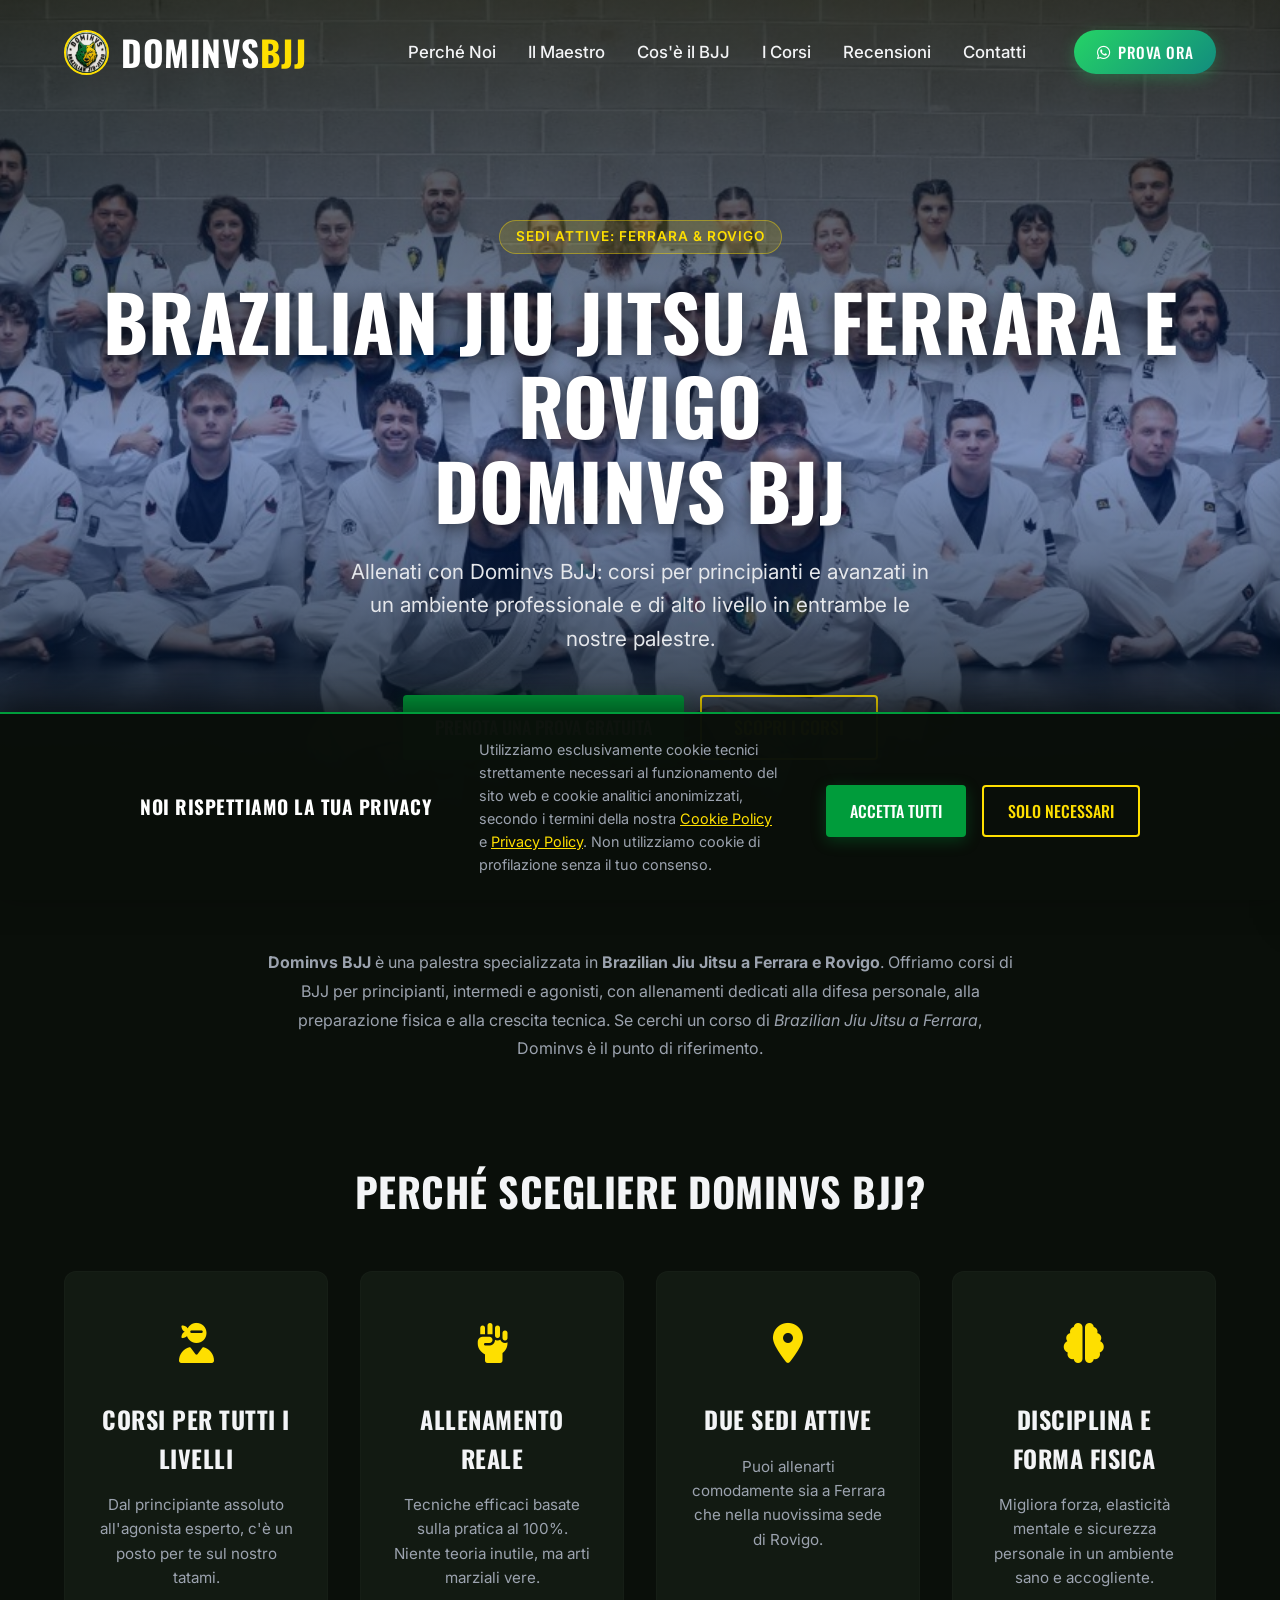
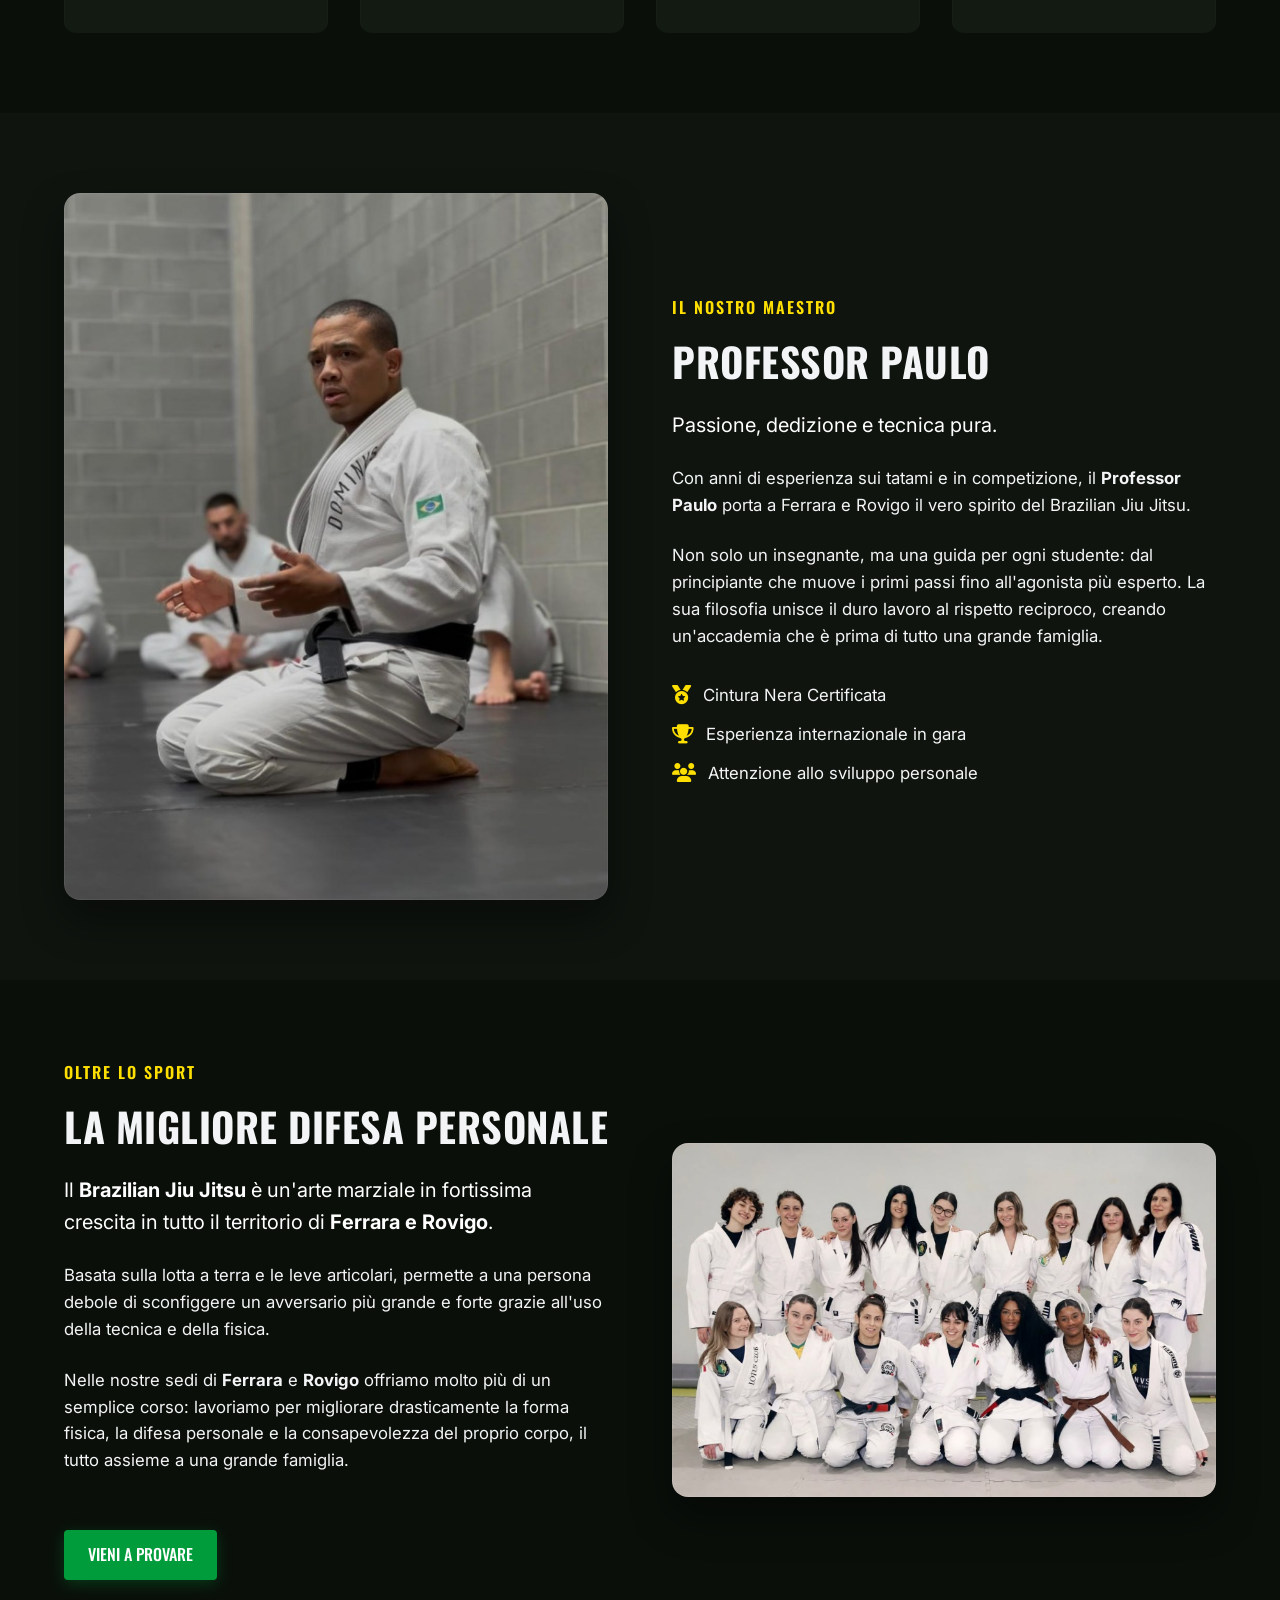
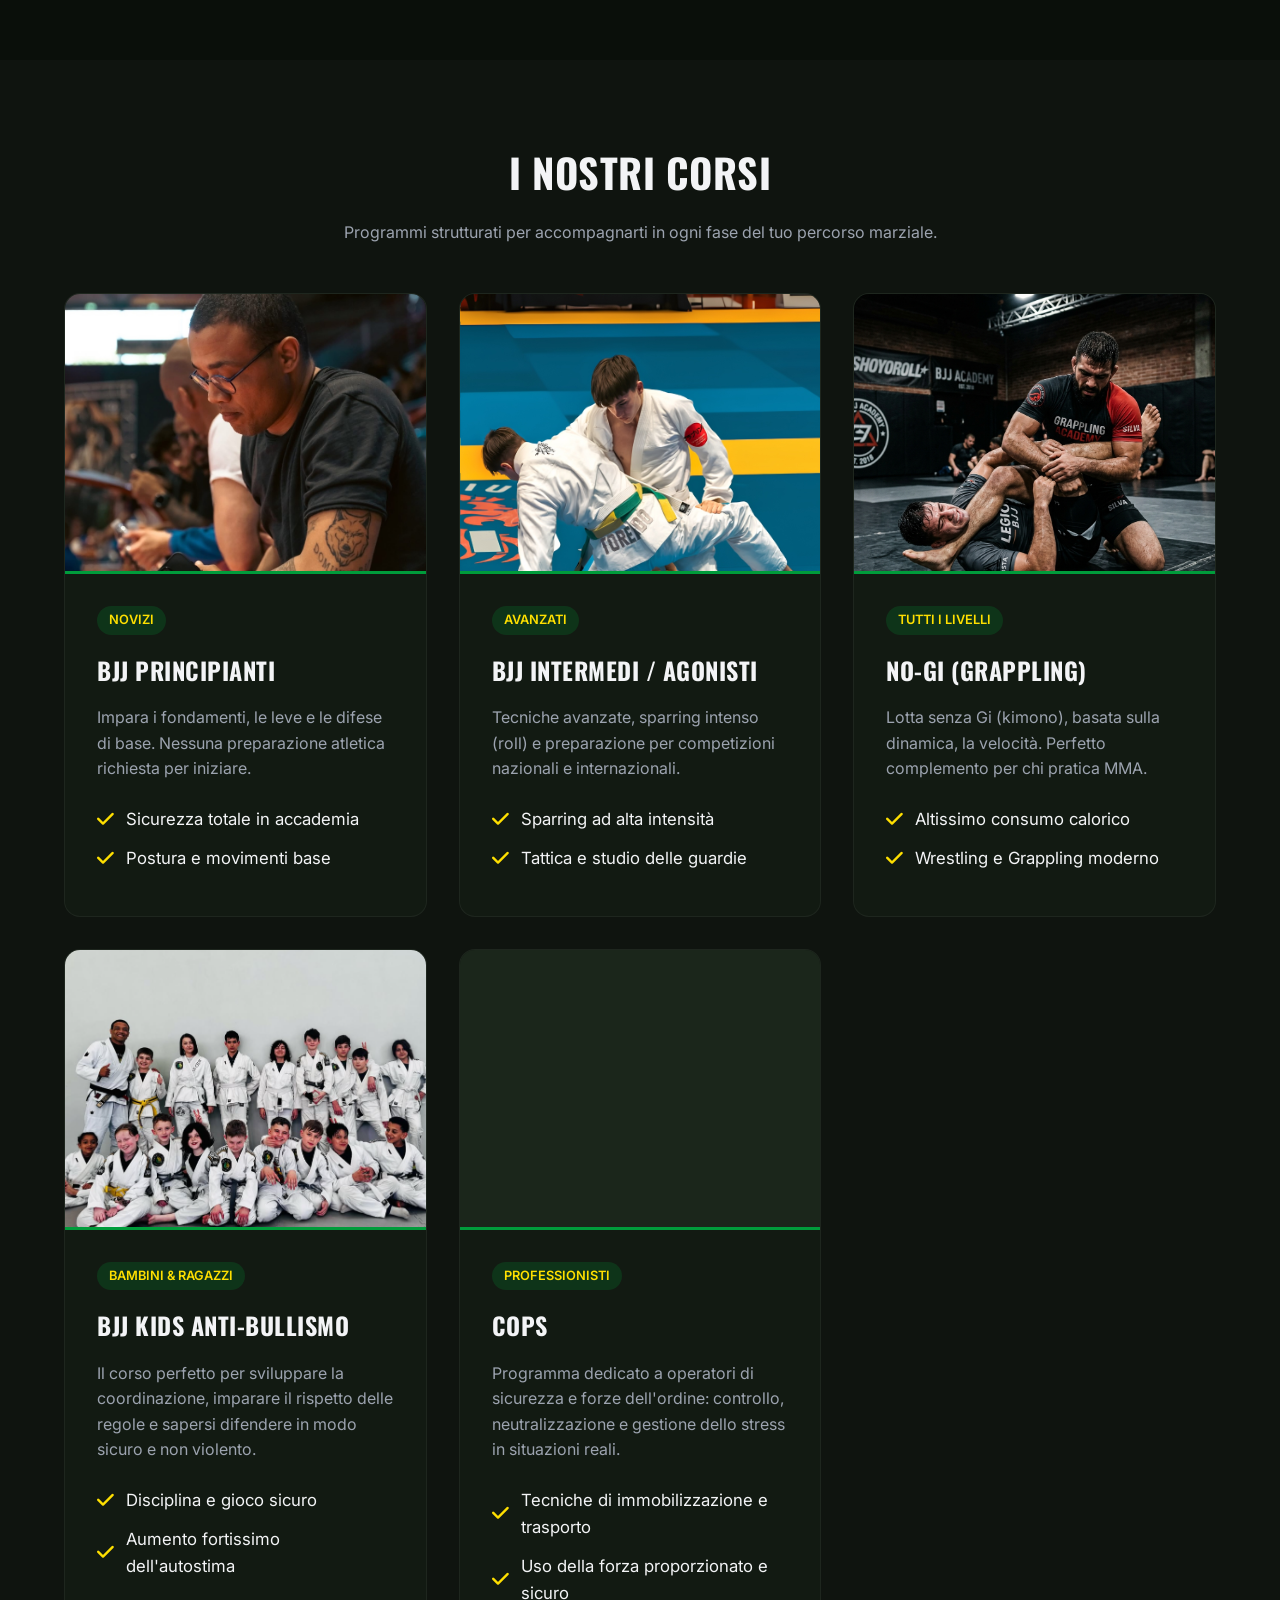
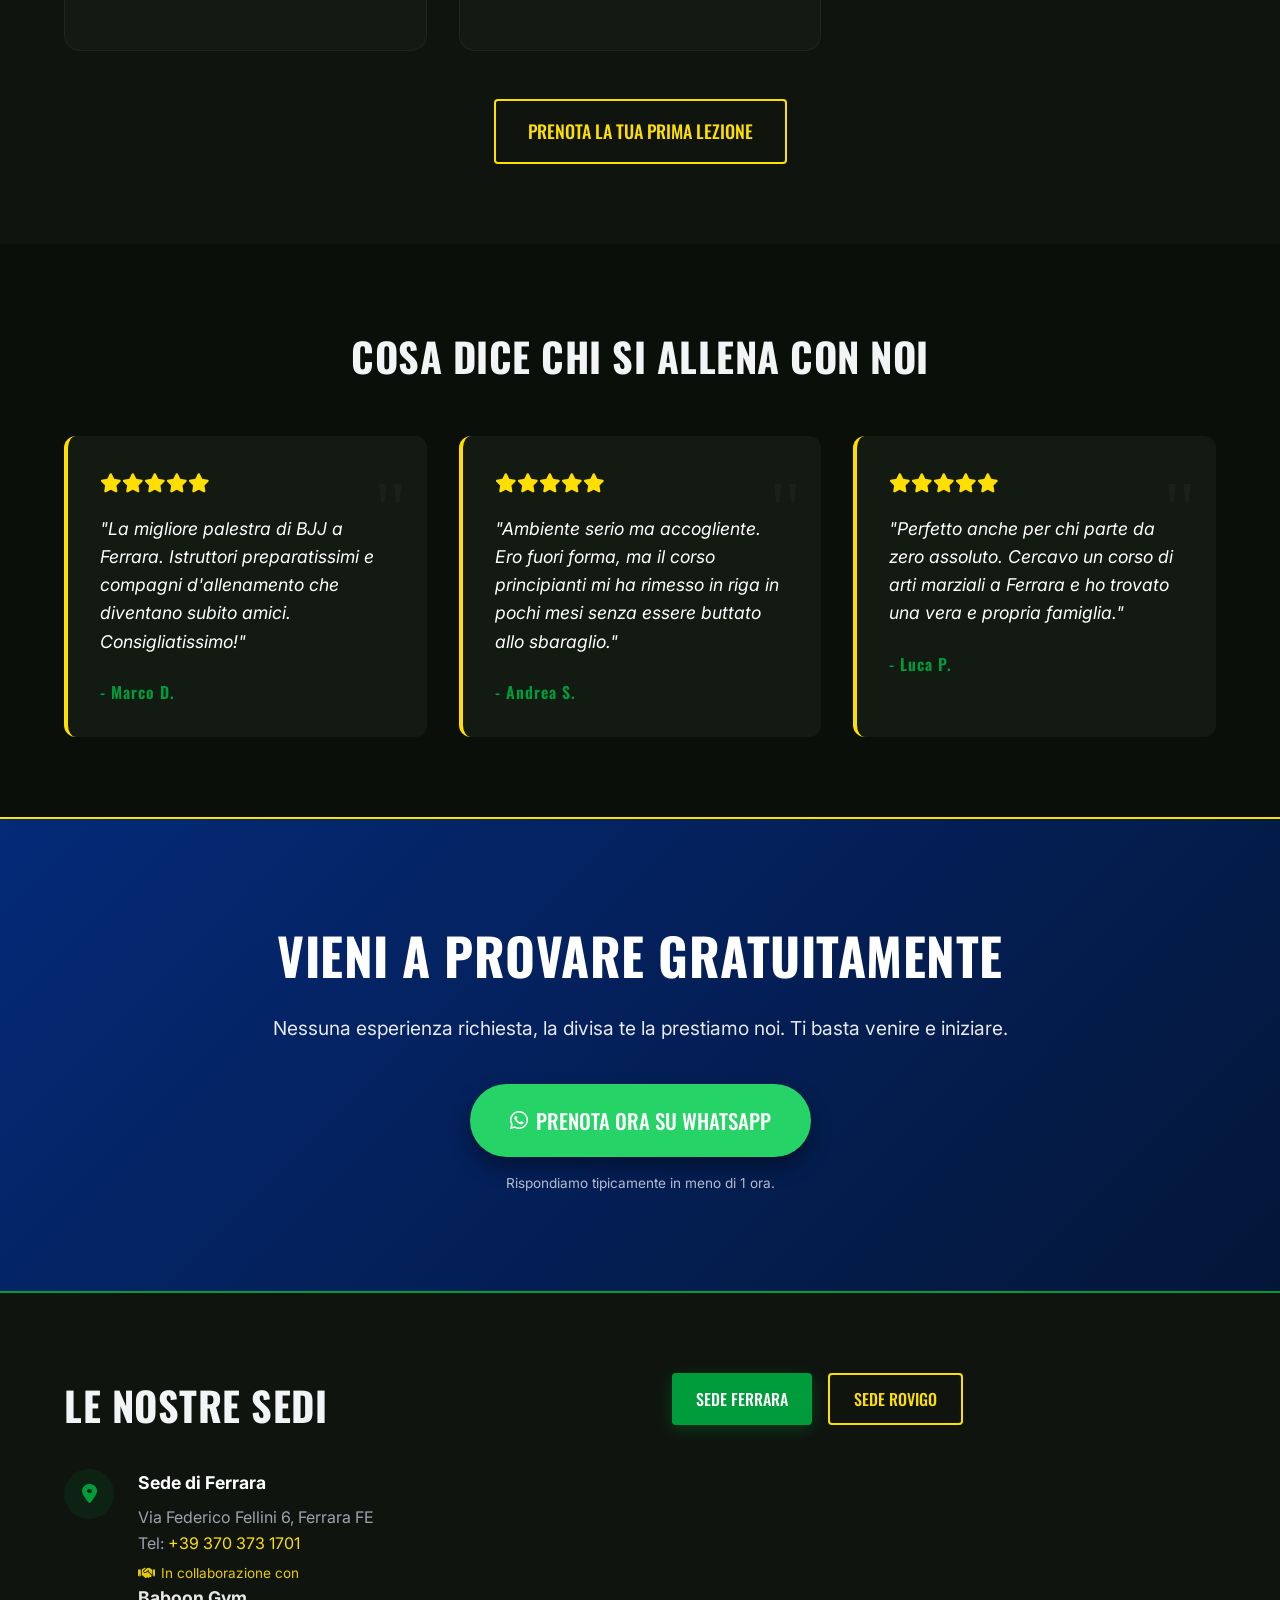
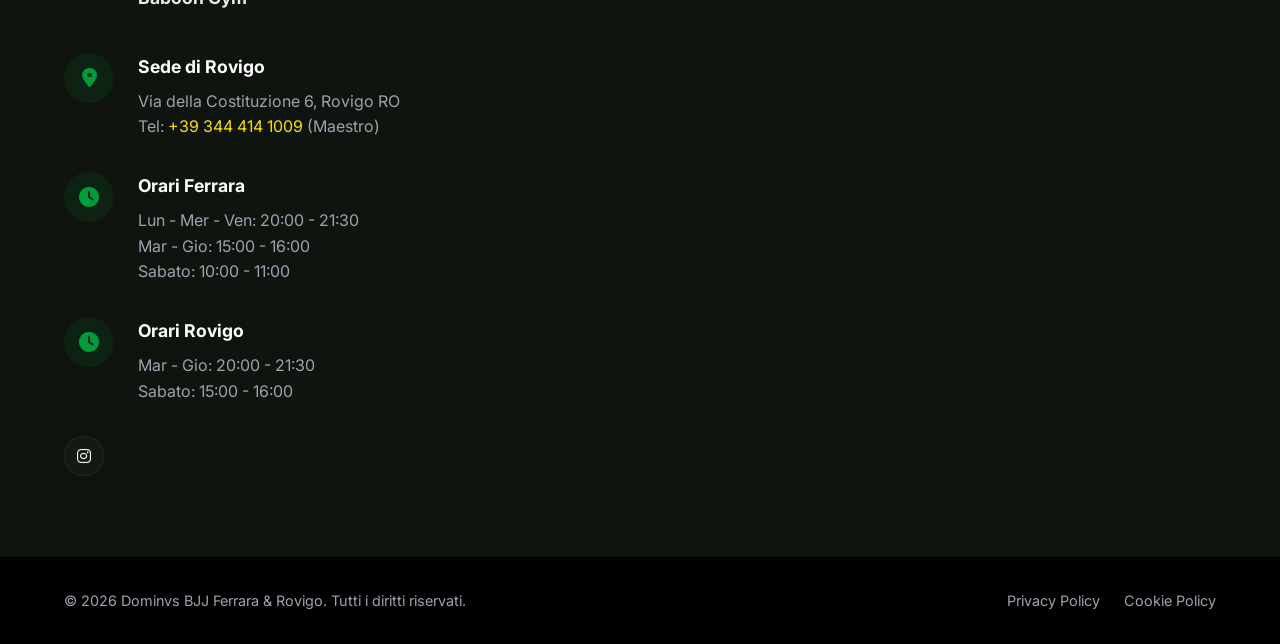
==== index.html @ 6d65cd73 "Foto maestro verticale portrait affiancata al testo" ====
<!DOCTYPE html>
<html lang="it">

<head>
    <meta charset="UTF-8">
    <meta name="viewport" content="width=device-width, initial-scale=1.0">
    <title>Brazilian Jiu Jitsu Ferrara | Dominvs BJJ Ferrara e Rovigo</title>
    <link rel="canonical" href="https://dominvsbjj.it/">
    <meta name="description"
        content="Il Brazilian Jiu Jitsu è un'arte marziale sempre più diffusa anche a Ferrara e Rovigo. Dominvs BJJ offre corsi di BJJ per chi vuole migliorare forma fisica, difesa personale e tecnica.">
    <meta name="keywords"
        content="bjj ferrara, bjj rovigo, brazilian jiu jitsu ferrara, jiu jitsu rovigo, palestra arti marziali">

    <!-- Open Graph for Social Media -->
    <meta property="og:title" content="Dominvs BJJ | Brazilian Jiu Jitsu a Ferrara e Rovigo">
    <meta property="og:description" content="Allenati con Dominvs BJJ: corsi per principianti e avanzati a Ferrara e Rovigo. Prenota una prova gratuita.">
    <meta property="og:type" content="website">
    <meta property="og:image" content="images/hero.jpg">
    <meta property="og:locale" content="it_IT">
    <meta name="twitter:card" content="summary_large_image">
    <meta name="twitter:title" content="Dominvs BJJ | Brazilian Jiu Jitsu a Ferrara e Rovigo">
    <meta name="twitter:description" content="Allenati con Dominvs BJJ: corsi per principianti e avanzati a Ferrara e Rovigo.">
    <meta name="twitter:image" content="images/hero.jpg">
    <meta name="theme-color" content="#009c3b">
    <meta name="robots" content="index, follow">

    <!-- Favicon & App Icons (Per risultati Google e Smartphone) -->
    <link rel="shortcut icon" href="images/logo.jpg">
    <link rel="icon" type="image/jpeg" sizes="512x512" href="images/logo.jpg">
    <link rel="apple-touch-icon" href="images/logo.jpg">

    <!-- Security Headers equivalent (in meta for basic setup, but real security needs HTTP headers) -->
    <meta http-equiv="X-Content-Type-Options" content="nosniff">

    <!-- Fonts -->
    <link rel="preconnect" href="https://fonts.googleapis.com">
    <link rel="preconnect" href="https://fonts.gstatic.com" crossorigin>
    <link href="https://fonts.googleapis.com/css2?family=Inter:wght@400;500;600&family=Oswald:wght@500;700&display=swap"
        rel="stylesheet">

    <!-- Icons -->
    <link rel="stylesheet" href="https://cdnjs.cloudflare.com/ajax/libs/font-awesome/6.4.0/css/all.min.css">

    <link rel="stylesheet" href="css/style.css">
</head>

<body>
    <!-- Preloader Cinematografico -->
    <div id="preloader" class="preloader">
        <div class="preloader-content">
            <h2 class="logo preloader-logo">DOMINVS <span>BJJ</span></h2>
            <div class="loader-line-wrapper">
                <div class="loader-line"></div>
            </div>
            <p class="preloader-text">Preparazione al Tatami...</p>
        </div>
    </div>

    <!-- Cookie Banner (GDPR Strict) -->
    <div id="cookie-banner" class="cookie-banner" style="display: none;">
        <div class="cookie-content">
            <h4>Noi rispettiamo la tua privacy</h4>
            <p>Utilizziamo esclusivamente cookie tecnici strettamente necessari al funzionamento del sito web e cookie
                analitici anonimizzati, secondo i termini della nostra <a href="cookie-policy.html">Cookie Policy</a> e
                <a href="privacy-policy.html">Privacy Policy</a>. Non utilizziamo cookie di profilazione senza il tuo
                consenso.
            </p>
            <div class="cookie-buttons">
                <button id="accept-cookies" class="btn btn-primary">Accetta Tutti</button>
                <button id="necessary-cookies" class="btn btn-outline">Solo Necessari</button>
            </div>
        </div>
    </div>

    <!-- Header / Navbar -->
    <header class="navbar">
        <div class="container nav-content">
            <a href="#" class="logo d-flex align-items-center">
                <img src="images/logo.jpg" alt="Dominvs Logo" class="logo-img">
                DOMINVS <span>BJJ</span>
            </a>
            <div class="nav-right">
                <div class="nav-overlay"></div>
                <nav class="nav-links" id="nav-links">
                    <div class="nav-header-mobile">
                        <span class="logo mobile-logo d-flex align-items-center">
                            <img src="images/logo.jpg" alt="Dominvs Logo" class="logo-img">
                            DOMINVS <span>BJJ</span>
                        </span>
                        <button class="close-menu" aria-label="Chiudi menu"><i class="fas fa-times"></i></button>
                    </div>
                    <a href="#perche-noi" class="nav-link">Perché Noi</a>
                    <a href="#maestro" class="nav-link">Il Maestro</a>
                    <a href="#cose-bjj" class="nav-link">Cos'è il BJJ</a>
                    <a href="#corsi" class="nav-link">I Corsi</a>
                    <a href="#recensioni" class="nav-link">Recensioni</a>
                    <a href="#contatti" class="nav-link">Contatti</a>
                    <div class="nav-mobile-cta">
                        <a href="https://wa.me/393444141009" target="_blank" class="btn btn-primary"><i
                                class="fab fa-whatsapp"></i> Prova Ora</a>
                    </div>
                </nav>
                <a href="https://wa.me/393444141009" target="_blank" class="btn btn-nav desktop-only"><i
                        class="fab fa-whatsapp"></i> Prova Ora</a>
                <button class="menu-toggle" aria-label="Apri menu"><span class="hamburger"></span></button>
            </div>
        </div>
    </header>

    <!-- Hero Section -->
    <section class="hero" id="home">
        <div class="hero-overlay"></div>
        <!-- Segnaposto per immagine. Il cliente caricherà l'immagine hero.jpg nella cartella images -->
        <div class="hero-bg" style="background-image: url('images/hero.jpg'); background-position: center 20%;"></div>
        <div class="container hero-content">
            <span class="badge">Sedi Attive: Ferrara & Rovigo</span>
            <h1 class="hero-title">Brazilian Jiu Jitsu a Ferrara e Rovigo <br> Dominvs BJJ</h1>
            <p class="hero-subtitle">Allenati con Dominvs BJJ: corsi per principianti e avanzati in un ambiente
                professionale e di alto livello in entrambe le nostre palestre.</p>
            <div class="hero-cta">
                <a href="#prova" class="btn btn-primary btn-large">Prenota una prova gratuita</a>
                <a href="#corsi" class="btn btn-outline btn-large">Scopri i corsi</a>
            </div>
        </div>
    </section>

    <!-- Testo SEO Lineare -->
    <section class="seo-text" style="background-color: var(--color-bg-dark); padding: 3rem 1.5rem 1rem 1.5rem; text-align: center;">
        <div class="container" style="max-width: 800px;">
            <p style="color: var(--color-text-muted); font-size: 1rem; line-height: 1.8;">
                <strong>Dominvs BJJ</strong> è una palestra specializzata in <strong>Brazilian Jiu Jitsu a Ferrara e Rovigo</strong>.
                Offriamo corsi di BJJ per principianti, intermedi e agonisti, con allenamenti dedicati
                alla difesa personale, alla preparazione fisica e alla crescita tecnica.
                Se cerchi un corso di <em>Brazilian Jiu Jitsu a Ferrara</em>, Dominvs è il punto di riferimento.
            </p>
        </div>
    </section>

    <!-- Perché Sceglierci -->
    <section class="features" id="perche-noi">
        <div class="container">
            <h2 class="section-title text-center reveal">Perché scegliere Dominvs BJJ?</h2>
            <div class="grid features-grid">
                <div class="feature-card reveal" style="transition-delay: 0.1s;">
                    <div class="feature-icon"><i class="fas fa-user-ninja"></i></div>
                    <h3>Corsi per tutti i livelli</h3>
                    <p>Dal principiante assoluto all'agonista esperto, c'è un posto per te sul nostro tatami.</p>
                </div>
                <div class="feature-card reveal" style="transition-delay: 0.2s;">
                    <div class="feature-icon"><i class="fas fa-fist-raised"></i></div>
                    <h3>Allenamento reale</h3>
                    <p>Tecniche efficaci basate sulla pratica al 100%. Niente teoria inutile, ma arti marziali vere.</p>
                </div>
                <div class="feature-card reveal" style="transition-delay: 0.3s;">
                    <div class="feature-icon"><i class="fas fa-map-marker-alt"></i></div>
                    <h3>Due Sedi Attive</h3>
                    <p>Puoi allenarti comodamente sia a Ferrara che nella nuovissima sede di Rovigo.</p>
                </div>
                <div class="feature-card reveal" style="transition-delay: 0.4s;">
                    <div class="feature-icon"><i class="fas fa-brain"></i></div>
                    <h3>Disciplina e Forma Fisica</h3>
                    <p>Migliora forza, elasticità mentale e sicurezza personale in un ambiente sano e accogliente.</p>
                </div>
            </div>
        </div>
    </section>

    <!-- Il Maestro -->
    <section class="master-section" id="maestro">
        <div class="container">
            <div class="about-grid">
                <div class="about-image reveal panel-trigger" data-panel-id="maestro">
                    <div class="image-wrapper">
                        <!-- Immagine del Professor Paulo -->
                        <div class="image-placeholder shadow-hover"
                            style="background-image: url('images/maestro.jpg'); background-position: center 8%; background-size: cover; padding-bottom: 130%; border-radius: 12px; box-shadow: 0 10px 30px rgba(0,0,0,0.5);"
                            title="Il Professor Paulo">
                        </div>
                    </div>
                </div>
                <div class="about-text reveal" style="transition-delay: 0.2s;">
                    <span class="section-subtitle">Il Nostro Maestro</span>
                    <h2 class="section-title">Professor Paulo</h2>
                    <p class="lead">Passione, dedizione e tecnica pura.</p>
                    <p>Con anni di esperienza sui tatami e in competizione, il <strong>Professor Paulo</strong> porta a
                        Ferrara e Rovigo il vero spirito del Brazilian Jiu Jitsu.</p>
                    <p>Non solo un insegnante, ma una guida per ogni studente: dal principiante che muove i primi passi
                        fino all'agonista più esperto. La sua filosofia unisce il duro lavoro al rispetto reciproco,
                        creando un'accademia che è prima di tutto una grande famiglia.</p>
                    <ul class="course-features mt-4">
                        <li><i class="fas fa-medal"></i> Cintura Nera Certificata</li>
                        <li><i class="fas fa-trophy"></i> Esperienza internazionale in gara</li>
                        <li><i class="fas fa-users"></i> Attenzione allo sviluppo personale</li>
                    </ul>
                </div>
            </div>
        </div>
    </section>

    <!-- Cos'è il BJJ (SEO Focused) -->
    <section class="about-bjj" id="cose-bjj">
        <div class="container">
            <div class="about-grid">
                <div class="about-text reveal">
                    <span class="section-subtitle">Oltre lo sport</span>
                    <h2 class="section-title">La migliore difesa personale</h2>
                    <p class="lead">Il <strong>Brazilian Jiu Jitsu</strong> è un'arte marziale in fortissima crescita in
                        tutto il territorio di <strong>Ferrara e Rovigo</strong>.</p>
                    <p>Basata sulla lotta a terra e le leve articolari, permette a una persona debole di sconfiggere un
                        avversario più grande e forte grazie all'uso della tecnica e della fisica.</p>
                    <p>Nelle nostre sedi di <strong>Ferrara</strong> e <strong>Rovigo</strong> offriamo molto più di un
                        semplice corso: lavoriamo per migliorare drasticamente la forma fisica, la difesa personale e la
                        consapevolezza del proprio corpo, il tutto assieme a una grande famiglia.</p>
                    <a href="#prova" class="btn btn-primary mt-4">Vieni a provare</a>
                </div>
                <div class="about-image reveal">
                    <div class="image-wrapper">
                        <!-- Immagine di allenamento (es. due che lottano) caricata dal cliente come about.jpg -->
                        <div class="image-placeholder"
                            style="background-image: url('images/about.jpg'); background-position: center 50%;"
                            title="Allenamento BJJ">
                        </div>
                    </div>
                </div>
            </div>
        </div>
    </section>

    <!-- Corsi -->
    <section class="courses-section" id="corsi">
        <div class="container">
            <h2 class="section-title text-center reveal">I Nostri Corsi</h2>
            <p class="section-description text-center reveal">Programmi strutturati per accompagnarti in ogni fase del
                tuo percorso marziale.</p>

            <div class="grid courses-grid">
                <!-- Course 1 -->
                <div class="course-card reveal panel-trigger" data-panel-id="course-fundamentals" style="transition-delay: 0.1s;">
                    <div class="course-img"
                        style="background-image: url('images/course-fundamentals.jpg'); background-position: center 20%;">
                    </div>
                    <div class="course-content">
                        <span class="course-level">Novizi</span>
                        <h3>BJJ Principianti</h3>
                        <p>Impara i fondamenti, le leve e le difese di base. Nessuna preparazione atletica richiesta per
                            iniziare.</p>
                        <ul class="course-features">
                            <li><i class="fas fa-check"></i> Sicurezza totale in accademia</li>
                            <li><i class="fas fa-check"></i> Postura e movimenti base</li>
                        </ul>
                    </div>
                </div>
                <!-- Course 2 -->
                <div class="course-card reveal panel-trigger" data-panel-id="course-advanced" style="transition-delay: 0.2s;">
                    <div class="course-img"
                        style="background-image: url('images/course-advanced.jpg'); background-position: center 30%;">
                    </div>
                    <div class="course-content">
                        <span class="course-level">Avanzati</span>
                        <h3>BJJ Intermedi / Agonisti</h3>
                        <p>Tecniche avanzate, sparring intenso (roll) e preparazione per competizioni nazionali e
                            internazionali.</p>
                        <ul class="course-features">
                            <li><i class="fas fa-check"></i> Sparring ad alta intensità</li>
                            <li><i class="fas fa-check"></i> Tattica e studio delle guardie</li>
                        </ul>
                    </div>
                </div>
                <!-- Course 3 -->
                <div class="course-card reveal panel-trigger" data-panel-id="course-nogi" style="transition-delay: 0.3s;">
                    <div class="course-img"
                        style="background-image: url('images/course-nogi.jpg'); background-position: center 15%;">
                    </div>
                    <div class="course-content">
                        <span class="course-level">Tutti i livelli</span>
                        <h3>No-Gi (Grappling)</h3>
                        <p>Lotta senza Gi (kimono), basata sulla dinamica, la velocità. Perfetto complemento per chi
                            pratica MMA.</p>
                        <ul class="course-features">
                            <li><i class="fas fa-check"></i> Altissimo consumo calorico</li>
                            <li><i class="fas fa-check"></i> Wrestling e Grappling moderno</li>
                        </ul>
                    </div>
                </div>
                <!-- Course 4 -->
                <div class="course-card reveal panel-trigger" data-panel-id="course-kids" style="transition-delay: 0.4s;">
                    <div class="course-img"
                        style="background-image: url('images/course-kids.jpg'); background-position: center 10%;">
                    </div>
                    <div class="course-content">
                        <span class="course-level">Bambini & Ragazzi</span>
                        <h3>BJJ Kids Anti-Bullismo</h3>
                        <p>Il corso perfetto per sviluppare la coordinazione, imparare il rispetto delle regole e
                            sapersi difendere in modo sicuro e non violento.</p>
                        <ul class="course-features">
                            <li><i class="fas fa-check"></i> Disciplina e gioco sicuro</li>
                            <li><i class="fas fa-check"></i> Aumento fortissimo dell'autostima</li>
                        </ul>
                    </div>
                </div>
                <!-- Course 5 — COPS -->
                <div class="course-card reveal panel-trigger" data-panel-id="course-cops" style="transition-delay: 0.5s;">
                    <div class="course-img"
                        style="background-image: url('images/course-cops.jpg'); background-position: center 25%;">
                    </div>
                    <div class="course-content">
                        <span class="course-level">Professionisti</span>
                        <h3>COPS</h3>
                        <p>Programma dedicato a operatori di sicurezza e forze dell'ordine: controllo, neutralizzazione
                            e gestione dello stress in situazioni reali.</p>
                        <ul class="course-features">
                            <li><i class="fas fa-check"></i> Tecniche di immobilizzazione e trasporto</li>
                            <li><i class="fas fa-check"></i> Uso della forza proporzionato e sicuro</li>
                        </ul>
                    </div>
                </div>
            </div>
            <div class="text-center mt-5 reveal">
                <a href="#prova" class="btn btn-outline btn-large">Prenota la tua prima lezione</a>
            </div>
        </div>
    </section>

    <!-- Recensioni -->
    <section class="testimonials" id="recensioni">
        <div class="container">
            <h2 class="section-title text-center reveal">Cosa dice chi si allena con noi</h2>
            <div class="grid testimonials-grid">
                <div class="testimonial-card reveal">
                    <div class="stars">
                        <i class="fas fa-star"></i><i class="fas fa-star"></i><i class="fas fa-star"></i><i
                            class="fas fa-star"></i><i class="fas fa-star"></i>
                    </div>
                    <p class="review-text">"La migliore palestra di BJJ a Ferrara. Istruttori preparatissimi e compagni
                        d'allenamento che diventano subito amici. Consigliatissimo!"</p>
                    <p class="reviewer">- Marco D.</p>
                </div>
                <div class="testimonial-card reveal" style="transition-delay: 0.1s;">
                    <div class="stars">
                        <i class="fas fa-star"></i><i class="fas fa-star"></i><i class="fas fa-star"></i><i
                            class="fas fa-star"></i><i class="fas fa-star"></i>
                    </div>
                    <p class="review-text">"Ambiente serio ma accogliente. Ero fuori forma, ma il corso principianti mi
                        ha rimesso in riga in pochi mesi senza essere buttato allo sbaraglio."</p>
                    <p class="reviewer">- Andrea S.</p>
                </div>
                <div class="testimonial-card reveal" style="transition-delay: 0.2s;">
                    <div class="stars">
                        <i class="fas fa-star"></i><i class="fas fa-star"></i><i class="fas fa-star"></i><i
                            class="fas fa-star"></i><i class="fas fa-star"></i>
                    </div>
                    <p class="review-text">"Perfetto anche per chi parte da zero assoluto. Cercavo un corso di arti
                        marziali a Ferrara e ho trovato una vera e propria famiglia."</p>
                    <p class="reviewer">- Luca P.</p>
                </div>
            </div>
        </div>
    </section>

    <!-- Prova Gratuita (Conversion Section) -->
    <section class="cta-section" id="prova">
        <div class="container text-center reveal">
            <h2 class="cta-title">Vieni a provare gratuitamente</h2>
            <p class="cta-subtitle">Nessuna esperienza richiesta, la divisa te la prestiamo noi. Ti basta venire e
                iniziare.</p>
            <a href="https://wa.me/393444141009" target="_blank" class="btn btn-primary btn-huge pulse">
                <i class="fab fa-whatsapp"></i> Prenota ora su WhatsApp
            </a>
            <p class="small-disclaimer mt-2">Rispondiamo tipicamente in meno di 1 ora.</p>
        </div>
    </section>

    <!-- Contatti -->
    <section class="contact" id="contatti">
        <div class="container">
            <div class="contact-grid">
                <div class="contact-info reveal">
                    <h2 class="section-title">Le Nostre Sedi</h2>
                    <ul class="contact-details">
                        <li>
                            <div class="icon-wrap"><i class="fas fa-map-marker-alt"></i></div>
                            <div>
                                <strong>Sede di Ferrara</strong>
                                <p>Via Federico Fellini 6, Ferrara FE<br>Tel: <a href="tel:+393703731701">+39 370 373 1701</a></p>
                                <p style="margin-top: 0.4rem; font-size: 0.85rem; color: var(--color-gold); opacity: 0.9;"><i class="fas fa-handshake" style="margin-right: 6px;"></i>In collaborazione con <strong>Baboon Gym</strong></p>
                            </div>
                        </li>
                        <li>
                            <div class="icon-wrap"><i class="fas fa-map-marker-alt"></i></div>
                            <div>
                                <strong>Sede di Rovigo</strong>
                                <p>Via della Costituzione 6, Rovigo RO<br>Tel: <a href="tel:+393444141009">+39 344 414 1009</a> (Maestro)</p>
                            </div>
                        </li>
                        <li>
                            <div class="icon-wrap"><i class="fas fa-clock"></i></div>
                            <div>
                                <strong>Orari Ferrara</strong>
                                <p>Lun - Mer - Ven: 20:00 - 21:30<br>Mar - Gio: 15:00 - 16:00<br>Sabato: 10:00 - 11:00</p>
                            </div>
                        </li>
                        <li>
                            <div class="icon-wrap"><i class="fas fa-clock"></i></div>
                            <div>
                                <strong>Orari Rovigo</strong>
                                <p>Mar - Gio: 20:00 - 21:30<br>Sabato: 15:00 - 16:00</p>
                            </div>
                        </li>
                    </ul>
                    <div class="social-links mt-4">
                        <a href="https://www.instagram.com/dominvsbjj/" target="_blank" aria-label="Instagram"><i class="fab fa-instagram"></i></a>
                    </div>
                </div>
                <div class="contact-map reveal">
                    <div class="map-controls" style="display: flex; gap: 1rem; margin-bottom: 1.5rem;">
                        <button class="btn btn-primary map-btn active" data-target="map-fe">Sede Ferrara</button>
                        <button class="btn btn-outline map-btn" data-target="map-ro">Sede Rovigo</button>
                    </div>

                    <div id="map-fe" class="map-view">
                        <!-- Mappa Ferrara -->
                        <iframe src="https://maps.google.com/maps?q=Via%20Federico%20Fellini%206%20Ferrara&t=&z=15&ie=UTF8&iwloc=&output=embed" width="100%"
                            height="400" style="border:0; border-radius: 12px;" allowfullscreen="" loading="lazy"
                            referrerpolicy="no-referrer-when-downgrade"></iframe>
                    </div>

                    <div id="map-ro" class="map-view" style="display: none;">
                        <!-- Mappa Rovigo -->
                        <iframe
                            src="https://maps.google.com/maps?q=Via%20della%20Costituzione%206%20Rovigo&t=&z=15&ie=UTF8&iwloc=&output=embed"
                            width="100%" height="400" style="border:0; border-radius: 12px;" allowfullscreen=""
                            loading="lazy" referrerpolicy="no-referrer-when-downgrade"></iframe>
                    </div>
                </div>
            </div>
        </div>
    </section>

    <!-- Footer -->
    <footer class="footer">
        <div class="container">
            <div class="footer-bottom">
                <p>&copy; 2026 Dominvs BJJ Ferrara & Rovigo. Tutti i diritti riservati.</p>
                <div class="footer-links">
                    <a href="privacy-policy.html">Privacy Policy</a>
                    <a href="cookie-policy.html">Cookie Policy</a>
                </div>
            </div>
        </div>
    </footer>

    <!-- Premium Side Panel (Off-Canvas Menu for Details) -->
    <div class="side-panel-overlay" id="side-panel-overlay"></div>
    <div class="side-panel" id="side-panel">
        <button class="side-panel-close" id="side-panel-close"><i class="fas fa-times"></i></button>
        <div class="side-panel-content">
            <div class="side-panel-header">
                <div class="side-panel-image" id="side-panel-image"></div>
            </div>
            <div class="side-panel-body">
                <span class="side-panel-subtitle" id="side-panel-subtitle"></span>
                <h3 class="side-panel-title" id="side-panel-title"></h3>
                <div class="side-panel-desc" id="side-panel-desc"></div>
                <a href="#prova" class="btn btn-primary mt-4 w-100" id="side-panel-cta"><i class="fab fa-whatsapp"></i> Prenota o chiedi info</a>
            </div>
        </div>
    </div>

    <!-- Script -->
    <script src="js/main.js"></script>
</body>

</html>
---- css/style.css ----
:root {
  /* Colors - Premium Martial Arts Theme (Brazil Edition) */
  --color-bg-dark: #0a0f0a; /* Dark green tint background */
  --color-bg-surface: #121a12;
  --color-bg-surface-light: #1b261b;
  --color-text-main: #f3f4f6;
  --color-text-muted: #9ca3af;
  
  --color-accent: #009c3b; /* Brazil Green */
  --color-accent-hover: #00b043;
  --color-gold: #fedf00; /* Brazil Yellow/Gold */
  --color-blue: #002776; /* Brazil Deep Blue */
  
  --color-white: #ffffff;
  --color-black: #000000;
  
  /* Typography */
  --font-main: 'Inter', sans-serif;
  --font-heading: 'Oswald', sans-serif;
  
  /* Spacing */
  --spacing-sm: 0.5rem;
  --spacing-md: 1.5rem;
  --spacing-lg: 3rem;
  --spacing-xl: 5rem;
  
  /* Transitions */
  --transition-fast: 0.2s ease;
  --transition-normal: 0.3s cubic-bezier(0.4, 0, 0.2, 1);
  --transition-slow: 0.8s cubic-bezier(0.16, 1, 0.3, 1);
}

* {
  margin: 0;
  padding: 0;
  box-sizing: border-box;
}

html {
  scroll-behavior: smooth;
}

body {
  font-family: var(--font-main);
  background-color: var(--color-bg-dark);
  color: var(--color-text-main);
  line-height: 1.6;
  overflow-x: hidden;
}

h1, h2, h3, h4, .logo {
  font-family: var(--font-heading);
  text-transform: uppercase;
  letter-spacing: 0.5px;
}

a {
  text-decoration: none;
  color: inherit;
}

.container {
  width: 100%;
  max-width: 1200px;
  margin: 0 auto;
  padding: 0 1.5rem;
}

.text-center { text-align: center; }
.mt-2 { margin-top: 1rem; }
.mt-4 { margin-top: 2rem; }
.mt-5 { margin-top: 3rem; }

/* ==================================
   BUTTONS & CTAs
   ================================== */
.btn {
  display: inline-flex;
  align-items: center;
  justify-content: center;
  gap: 0.5rem;
  font-family: var(--font-heading);
  font-weight: 500;
  text-transform: uppercase;
  padding: 0.75rem 1.5rem;
  border-radius: 4px;
  cursor: pointer;
  transition: all var(--transition-normal);
  border: none;
  font-size: 1rem;
}

.btn-primary {
  background-color: var(--color-accent);
  color: var(--color-white);
  box-shadow: 0 4px 15px rgba(0, 156, 59, 0.3);
}

.btn-primary:hover {
  background-color: var(--color-accent-hover);
  transform: translateY(-3px);
  box-shadow: 0 8px 25px rgba(0, 176, 67, 0.4);
}

.btn-outline {
  background-color: transparent;
  color: var(--color-gold);
  border: 2px solid var(--color-gold);
}

.btn-outline:hover {
  background-color: var(--color-gold);
  color: var(--color-bg-dark);
  transform: translateY(-3px);
  box-shadow: 0 4px 15px rgba(254, 223, 0, 0.3);
}

.btn-large {
  padding: 1rem 2rem;
  font-size: 1.125rem;
}

.btn-huge {
  padding: 1.25rem 2.5rem;
  font-size: 1.3rem;
  border-radius: 50px;
}

/* ==================================
   NAVBAR
   ================================== */
.navbar {
  position: fixed;
  top: 0;
  left: 0;
  width: 100%;
  z-index: 1000;
  padding: 1.5rem 0;
  transition: all 0.4s cubic-bezier(0.4, 0, 0.2, 1);
  background: transparent;
}

.navbar.scrolled {
  background: rgba(10, 15, 10, 0.85); /* Effetto glass */
  backdrop-filter: blur(12px);
  -webkit-backdrop-filter: blur(12px);
  padding: 0.8rem 0;
  box-shadow: 0 10px 30px rgba(0, 0, 0, 0.5);
  border-bottom: 1px solid rgba(0, 156, 59, 0.4);
}

.nav-content {
  display: flex;
  justify-content: space-between;
  align-items: center;
}

.logo {
  font-size: 2.2rem;
  font-weight: 700;
  color: var(--color-white);
  position: relative;
  z-index: 1010;
}

.logo span {
  color: var(--color-gold);
}

.logo-img {
  width: 45px;
  height: 45px;
  object-fit: cover;
  flex-shrink: 0;
  margin-right: 12px;
  border-radius: 50%;
  border: 2px solid var(--color-gold);
}

.logo-img-large {
  width: 100px;
  height: 100px;
  object-fit: cover;
  flex-shrink: 0;
  margin-bottom: 20px;
  border-radius: 50%;
  border: 3px solid var(--color-gold);
}

.d-flex { display: flex; }
.align-items-center { align-items: center; }

.nav-right {
  display: flex;
  align-items: center;
}

.nav-links {
  display: flex;
  gap: 2rem;
  align-items: center;
  margin-right: 2rem;
}

.nav-link {
  font-weight: 500;
  font-size: 1.05rem;
  position: relative;
  transition: color var(--transition-fast);
}

.nav-link::after {
  content: '';
  position: absolute;
  bottom: -4px;
  left: 0;
  width: 0%;
  height: 2px;
  background-color: var(--color-gold);
  transition: width var(--transition-normal);
  border-radius: 2px;
}

.nav-link:hover {
  color: var(--color-white);
}

.nav-link:hover::after {
  width: 100%;
}

.menu-toggle {
  display: none;
  background: transparent;
  border: none;
  color: var(--color-white);
  cursor: pointer;
  z-index: 1010;
  width: 30px;
  height: 24px;
  position: relative;
}

/* Hamburger Animato */
.hamburger, .hamburger::before, .hamburger::after {
  display: block;
  width: 100%;
  height: 2px;
  background-color: var(--color-white);
  position: absolute;
  transition: transform 0.3s ease, top 0.3s ease, background-color 0.3s ease;
  border-radius: 2px;
}

.hamburger {
  top: 50%;
  transform: translateY(-50%);
}

.hamburger::before {
  content: '';
  top: -8px;
}

.hamburger::after {
  content: '';
  top: 8px;
}

.menu-toggle.active .hamburger {
  background-color: transparent;
}

.menu-toggle.active .hamburger::before {
  top: 0;
  transform: rotate(45deg);
}

.menu-toggle.active .hamburger::after {
  top: 0;
  transform: rotate(-45deg);
}

.btn-nav {
  padding: 0.6rem 1.4rem;
  background: linear-gradient(135deg, #25D366, #128C7E);
  color: white;
  border-radius: 50px;
  font-family: var(--font-heading);
  text-transform: uppercase;
  font-size: 0.95rem;
  letter-spacing: 0.5px;
  margin-left: 1rem;
  border: none;
  box-shadow: 0 4px 15px rgba(37, 211, 102, 0.3);
}

.btn-nav:hover {
  transform: translateY(-2px) scale(1.02);
  box-shadow: 0 6px 20px rgba(37, 211, 102, 0.4);
}

/* Elementi Solo Mobile nascosti di default */
.nav-overlay {
  display: none;
}
.nav-header-mobile {
  display: none;
}
.nav-mobile-cta {
  display: none;
}

/* ==================================
   HERO SECTION
   ================================== */
.hero {
  position: relative;
  height: 100vh;
  min-height: 600px;
  display: flex;
  align-items: center;
  justify-content: center;
  text-align: center;
  padding-top: 5rem;
  overflow: hidden;
}

.hero-bg {
  position: absolute;
  top: 0;
  left: 0;
  width: 100%;
  height: 100%;
  background-size: cover;
  background-position: center;
  z-index: -2;
  transform: scale(1.05);
  animation: bgZoom 20s infinite alternate linear;
  background-color: #002776; /* Dark blue fallback */
}

@keyframes bgZoom {
  0% { transform: scale(1.05); }
  100% { transform: scale(1.15); }
}

.hero-overlay {
  position: absolute;
  top: 0;
  left: 0;
  width: 100%;
  height: 100%;
  background: linear-gradient(0deg, var(--color-bg-dark) 0%, rgba(0, 39, 118, 0.5) 50%, rgba(10, 15, 10, 0.8) 100%);
  z-index: -1;
}

.badge {
  display: inline-block;
  background: rgba(254, 223, 0, 0.15);
  color: var(--color-gold);
  padding: 0.3rem 1rem;
  border-radius: 50px;
  border: 1px solid rgba(254, 223, 0, 0.4);
  font-size: 0.85rem;
  font-weight: 600;
  text-transform: uppercase;
  letter-spacing: 1px;
  margin-bottom: 1.5rem;
}

.hero-title {
  font-size: clamp(3rem, 6vw, 5rem);
  line-height: 1.1;
  margin-bottom: 1.5rem;
  text-shadow: 0 4px 20px rgba(0,0,0,0.7);
  color: var(--color-white);
}

.hero-subtitle {
  font-size: clamp(1.1rem, 2vw, 1.3rem);
  color: #e5e7eb;
  max-width: 600px;
  margin: 0 auto 2.5rem;
}

.hero-cta {
  display: flex;
  gap: 1rem;
  justify-content: center;
  flex-wrap: wrap;
}

/* ==================================
   FEATURES (Perché Noi)
   ================================== */
.features {
  padding: var(--spacing-xl) 0;
}

.section-title {
  font-size: 2.5rem;
  margin-bottom: 1rem;
}

.section-subtitle {
  display: block;
  color: var(--color-gold);
  font-weight: 600;
  text-transform: uppercase;
  font-family: var(--font-heading);
  letter-spacing: 2px;
  margin-bottom: 0.5rem;
}

.section-description {
  color: var(--color-text-muted);
  max-width: 600px;
  margin: 0 auto var(--spacing-lg);
}

.grid {
  display: grid;
  gap: 2rem;
}

.features-grid {
  grid-template-columns: repeat(auto-fit, minmax(250px, 1fr));
  margin-top: var(--spacing-lg);
}

.feature-card {
  background: var(--color-bg-surface);
  padding: 2.5rem 2rem;
  border-radius: 12px;
  border: 1px solid rgba(255,255,255,0.02);
  border-bottom: 3px solid transparent;
  transition: all var(--transition-normal);
  text-align: center;
}

.feature-card:hover {
  transform: translateY(-10px);
  border-color: rgba(254, 223, 0, 0.3);
  border-bottom: 3px solid var(--color-accent);
  box-shadow: 0 10px 30px rgba(0,0,0,0.5);
  background: var(--color-bg-surface-light);
}

.feature-icon {
  font-size: 2.5rem;
  color: var(--color-gold);
  margin-bottom: 1.5rem;
  display: inline-block;
}

.feature-card h3 {
  font-size: 1.5rem;
  margin-bottom: 1rem;
}

.feature-card p {
  color: var(--color-text-muted);
  font-size: 0.95rem;
}

/* ==================================
   MASTER SECTION
   ================================== */
.master-section {
  padding: var(--spacing-xl) 0;
  background-color: #0f140f;
}

.master-wrapper {
  border: 3px solid var(--color-gold) !important;
  border-radius: 8px !important;
  box-shadow: 0 15px 40px rgba(254, 223, 0, 0.15) !important;
}

.master-wrapper .image-placeholder {
  background-position: top center;
}

ul.course-features {
  list-style: none;
}

ul.course-features li {
  margin-bottom: 0.75rem;
  font-size: 1.05rem;
  display: flex;
  align-items: center;
  gap: 0.75rem;
}

ul.course-features i {
  color: var(--color-gold);
  font-size: 1.2rem;
}

/* ==================================
   ABOUT BJJ
   ================================== */
.about-bjj {
  padding: var(--spacing-xl) 0;
  background-color: var(--color-bg-dark);
}

.about-grid {
  display: grid;
  grid-template-columns: 1fr 1fr;
  gap: 4rem;
  align-items: center;
}

.about-text p {
  margin-bottom: 1.5rem;
  font-size: 1.05rem;
}

.lead {
  font-size: 1.25rem !important;
  color: var(--color-white);
}

.image-wrapper {
  position: relative;
  border-radius: 16px;
  overflow: hidden;
  box-shadow: 0 20px 40px rgba(0,0,0,0.4);
}

.image-wrapper::after {
  content: '';
  position: absolute;
  top: 0; left: 0; right: 0; bottom: 0;
  border: 1px solid rgba(255,255,255,0.05);
  border-radius: 16px;
  pointer-events: none;
}

.image-placeholder {
  width: 100%;
  padding-bottom: 65%; /* Aspect ratio orizzontale non distruttivo */
  background-color: var(--color-bg-surface);
  background-size: cover;
  background-position: center;
  position: relative;
  display: flex;
  align-items: center;
  justify-content: center;
  transition: transform var(--transition-slow);
}

.image-wrapper:hover .image-placeholder {
  transform: scale(1.05);
}

.placeholder-text {
  position: absolute;
  top: 50%;
  left: 50%;
  transform: translate(-50%, -50%);
  background: rgba(0,0,0,0.7);
  padding: 0.5rem 1rem;
  border-radius: 4px;
  font-size: 0.8rem;
  color: #fff;
  border: 1px dashed rgba(255,255,255,0.3);
}

/* ==================================
   COURSES
   ================================== */
.courses-section {
  padding: var(--spacing-xl) 0;
  background-color: #0f140f;
}

.courses-grid {
  grid-template-columns: repeat(auto-fit, minmax(320px, 1fr));
  margin-top: 3rem;
}

.course-card {
  background: var(--color-bg-surface);
  border-radius: 16px;
  overflow: hidden;
  border: 1px solid rgba(255,255,255,0.05);
  transition: all var(--transition-normal);
}

.course-card:hover {
  transform: translateY(-10px);
  box-shadow: 0 15px 30px rgba(0,0,0,0.4);
  border-color: rgba(254, 223, 0, 0.4);
}

.course-img {
  height: 280px;
  background-color: #1b261b;
  background-size: cover;
  background-position: top center;
  position: relative;
  border-bottom: 3px solid var(--color-accent);
}

.course-content {
  padding: 2rem;
}

.course-level {
  display: inline-block;
  padding: 0.25rem 0.75rem;
  background: rgba(0, 156, 59, 0.2);
  color: var(--color-gold);
  font-size: 0.8rem;
  border-radius: 50px;
  margin-bottom: 1rem;
  font-weight: 600;
  text-transform: uppercase;
}

.course-card h3 {
  font-size: 1.5rem;
  margin-bottom: 1rem;
}

.course-card p {
  color: var(--color-text-muted);
  margin-bottom: 1.5rem;
  min-height: 72px;
}

.course-features {
  list-style: none;
}

.course-features li {
  margin-bottom: 0.5rem;
  font-size: 0.95rem;
  display: flex;
  align-items: center;
  gap: 0.5rem;
}

.course-features i {
  color: var(--color-accent);
  font-size: 0.8rem;
}

/* ==================================
   TESTIMONIALS
   ================================== */
.testimonials {
  padding: var(--spacing-xl) 0;
  background-color: var(--color-bg-dark);
}

.testimonials-grid {
  grid-template-columns: repeat(auto-fit, minmax(300px, 1fr));
  margin-top: 3rem;
}

.testimonial-card {
  background: var(--color-bg-surface);
  padding: 2rem;
  border-radius: 12px;
  border-left: 4px solid var(--color-gold);
  position: relative;
}

.testimonial-card::after {
  content: '"';
  position: absolute;
  top: 10px;
  right: 20px;
  font-size: 5rem;
  color: rgba(255,255,255,0.03);
  font-family: serif;
}

.stars {
  color: var(--color-gold);
  margin-bottom: 1rem;
  font-size: 1.2rem;
}

.review-text {
  font-size: 1.1rem;
  font-style: italic;
  margin-bottom: 1.5rem;
  color: var(--color-white);
  position: relative;
  z-index: 1;
}

.reviewer {
  font-weight: 600;
  color: var(--color-accent);
  font-family: var(--font-heading);
  letter-spacing: 1px;
}

/* ==================================
   CTA / PROVA GRATUITA
   ================================== */
.cta-section {
  padding: 6rem 0;
  background: linear-gradient(135deg, var(--color-blue) 0%, #001235 100%);
  position: relative;
  overflow: hidden;
  border-top: 2px solid var(--color-gold);
  border-bottom: 2px solid var(--color-accent);
}

.cta-section::before {
  content: '';
  position: absolute;
  top: 0; left: 0; width: 100%; height: 100%;
  background: url('[data-uri]') repeat;
  opacity: 0.3;
}

.cta-title {
  font-size: clamp(2.5rem, 4vw, 3.5rem);
  margin-bottom: 1rem;
  color: var(--color-white);
}

.cta-subtitle {
  font-size: 1.2rem;
  margin-bottom: 2.5rem;
  color: rgba(255,255,255,0.9);
}

.pulse {
  animation: pulse 2s infinite;
}

@keyframes pulse {
  0% { transform: scale(1); box-shadow: 0 0 0 0 rgba(37, 211, 102, 0.7); }
  70% { transform: scale(1.05); box-shadow: 0 0 0 15px rgba(37, 211, 102, 0); }
  100% { transform: scale(1); box-shadow: 0 0 0 0 rgba(37, 211, 102, 0); }
}

.cta-section .btn-primary {
  background-color: #25D366; /* Wa Green */
  color: white;
  box-shadow: 0 10px 20px rgba(0,0,0,0.4);
}

.cta-section .btn-primary:hover {
  background-color: #128C7E;
}

.small-disclaimer {
  font-size: 0.85rem;
  color: rgba(255,255,255,0.7);
}

/* ==================================
   CONTACT SECTION
   ================================== */
.contact {
  padding: var(--spacing-xl) 0;
  background-color: #0f140f;
}

.contact-grid {
  display: grid;
  grid-template-columns: 1fr 1fr;
  gap: 4rem;
}

.contact-details {
  list-style: none;
  margin-top: 2rem;
}

.contact-details li {
  display: flex;
  gap: 1.5rem;
  margin-bottom: 2rem;
}

.icon-wrap {
  width: 50px;
  height: 50px;
  background: rgba(0, 156, 59, 0.1);
  border-radius: 50%;
  display: flex;
  align-items: center;
  justify-content: center;
  color: var(--color-accent);
  font-size: 1.25rem;
  flex-shrink: 0;
}

.contact-details strong {
  display: block;
  font-size: 1.1rem;
  margin-bottom: 0.5rem;
  color: var(--color-white);
}

.contact-details p {
  color: var(--color-text-muted);
}

.contact-details a {
  color: var(--color-gold);
  transition: color var(--transition-fast);
}

.contact-details a:hover {
  color: var(--color-white);
}

.social-links {
  display: flex;
  gap: 1rem;
}

.social-links a {
  width: 40px;
  height: 40px;
  border-radius: 50%;
  background: var(--color-bg-surface);
  display: flex;
  align-items: center;
  justify-content: center;
  transition: all var(--transition-fast);
  border: 1px solid rgba(255,255,255,0.05);
}

.social-links a:hover {
  background: var(--color-blue);
  color: var(--color-white);
  transform: translateY(-3px);
  border-color: var(--color-gold);
}

/* ==================================
   FOOTER
   ================================== */
.footer {
  background: #000;
  padding: 2rem 0;
  border-top: 1px solid rgba(255,255,255,0.05);
}

.footer-bottom {
  display: flex;
  justify-content: space-between;
  align-items: center;
  color: var(--color-text-muted);
  font-size: 0.9rem;
  flex-wrap: wrap;
  gap: 1rem;
}

.footer-links {
  display: flex;
  gap: 1.5rem;
}

.footer-links a:hover {
  color: var(--color-white);
  text-decoration: underline;
}

/* ==================================
   COOKIE BANNER
   ================================== */
.cookie-banner {
  position: fixed;
  bottom: 0;
  left: 0;
  width: 100%;
  background: rgba(10, 15, 10, 0.98);
  border-top: 2px solid var(--color-accent);
  padding: 1.5rem;
  z-index: 9999;
  box-shadow: 0 -10px 30px rgba(0,0,0,0.5);
}

.cookie-content {
  max-width: 1000px;
  margin: 0 auto;
  display: flex;
  flex-direction: column;
  gap: 1rem;
}

.cookie-content h4 {
  font-size: 1.2rem;
  color: var(--color-white);
}

.cookie-content p {
  font-size: 0.9rem;
  color: var(--color-text-muted);
}

.cookie-content a {
  color: var(--color-gold);
  text-decoration: underline;
}

.cookie-buttons {
  display: flex;
  gap: 1rem;
  margin-top: 0.5rem;
}

@media (min-width: 768px) {
  .cookie-content {
    flex-direction: row;
    align-items: center;
    justify-content: space-between;
  }
  .cookie-content p {
    flex: 1;
    margin: 0 2rem;
  }
}

/* ==================================
   ANIMATIONS (Scroll Reveal)
   ================================== */
.reveal {
  opacity: 0;
  transform: translateY(30px);
  transition: all var(--transition-slow);
}

.reveal.active {
  opacity: 1;
  transform: translateY(0);
}

/* ==================================
   RESPONSIVE
   ================================== */
@media (max-width: 992px) {
  .about-grid, .contact-grid {
    grid-template-columns: 1fr;
    gap: 3rem;
  }
  
  .image-wrapper {
    order: -1;
  }
  
  .hero-title {
    font-size: 3.5rem;
  }
}

@media (max-width: 768px) {
  .desktop-only {
    display: none;
  }
  
  .menu-toggle {
    display: block;
  }
  
  .nav-overlay {
    display: block;
    position: fixed;
    top: 0;
    left: 0;
    width: 100%;
    height: 100vh;
    background: rgba(0, 0, 0, 0.6);
    backdrop-filter: blur(4px);
    z-index: 1005;
    opacity: 0;
    visibility: hidden;
    transition: all 0.4s ease;
  }

  .nav-overlay.active {
    opacity: 1;
    visibility: visible;
  }

  .nav-links {
    position: fixed;
    top: 0;
    right: -100%;
    width: 85%;
    max-width: 380px;
    height: 100vh;
    background: var(--color-bg-surface);
    border-left: 2px solid var(--color-accent);
    flex-direction: column;
    justify-content: flex-start;
    align-items: flex-start;
    padding: 2rem;
    gap: 1.5rem;
    z-index: 1015;
    transition: right 0.5s cubic-bezier(0.77, 0, 0.175, 1);
    box-shadow: -10px 0 30px rgba(0, 0, 0, 0.5);
    margin-right: 0;
    overflow-y: auto;
  }
  
  .nav-links.active {
    right: 0;
  }

  .nav-header-mobile {
    display: flex;
    justify-content: space-between;
    align-items: center;
    width: 100%;
    margin-bottom: 2rem;
    padding-bottom: 1rem;
    border-bottom: 1px solid rgba(255, 255, 255, 0.1);
  }

  .mobile-logo {
    font-size: 1.8rem;
  }

  .close-menu {
    background: transparent;
    border: none;
    color: var(--color-white);
    font-size: 1.5rem;
    cursor: pointer;
    transition: transform 0.3s;
  }

  .close-menu:hover {
    color: var(--color-gold);
    transform: rotate(90deg);
  }

  .nav-link {
    font-size: 1.25rem;
    width: 100%;
  }

  .nav-mobile-cta {
    display: block;
    width: 100%;
    margin-top: 2rem;
  }

  .nav-mobile-cta .btn {
    width: 100%;
    justify-content: center;
  }
  
  .hero-title {
    font-size: 2.8rem;
  }
  
  .features, .master-section, .about-bjj, .courses-section, .testimonials, .contact {
    padding: 4rem 0;
  }
  
  .cta-section {
    padding: 4rem 1.5rem;
  }
  
  .footer-bottom {
    flex-direction: column;
    text-align: center;
  }
}

/* ==================================
   PRELOADER CINEMATOGRAFICO
   ================================== */
.preloader {
  position: fixed;
  top: 0;
  left: 0;
  width: 100%;
  height: 100vh;
  background-color: var(--color-bg-dark);
  z-index: 99999;
  display: flex;
  justify-content: center;
  align-items: center;
  transition: transform 0.8s cubic-bezier(0.77, 0, 0.175, 1), opacity 0.8s ease;
}

.preloader.slide-up {
  transform: translateY(-100%);
  opacity: 0;
  pointer-events: none;
}

.preloader-content {
  text-align: center;
  display: flex;
  flex-direction: column;
  align-items: center;
  gap: 1.5rem;
}

.preloader-logo {
  font-size: 3.5rem;
  letter-spacing: 2px;
  animation: pulse-glow 2s infinite alternate;
}

.loader-line-wrapper {
  width: 250px;
  height: 2px;
  background-color: rgba(255, 255, 255, 0.1);
  border-radius: 50px;
  overflow: hidden;
  position: relative;
}

.loader-line {
  position: absolute;
  top: 0;
  left: -50%;
  width: 50%;
  height: 100%;
  background-color: var(--color-accent);
  border-radius: 50px;
  animation: loading-bar 1.5s cubic-bezier(0.4, 0, 0.2, 1) infinite;
}

.preloader-text {
  color: var(--color-gold);
  font-size: 0.95rem;
  font-family: var(--font-heading);
  text-transform: uppercase;
  letter-spacing: 3px;
  animation: blink 1.5s infinite;
}

@keyframes loading-bar {
  0% { left: -50%; width: 50%; }
  50% { left: 25%; width: 50%; }
  100% { left: 100%; width: 50%; }
}

@keyframes pulse-glow {
  0% { text-shadow: 0 0 10px rgba(0, 156, 59, 0); transform: scale(1); }
  100% { text-shadow: 0 0 25px rgba(0, 156, 59, 1); transform: scale(1.05); }
}

@keyframes blink {
  0%, 100% { opacity: 1; }
  50% { opacity: 0.4; }
}

/* Stagger per la hero iniziale */
.hero-content .badge { opacity: 0; transform: translateY(30px); }
.hero-content .hero-title { opacity: 0; transform: translateY(30px); }
.hero-content .hero-subtitle { opacity: 0; transform: translateY(30px); }
.hero-content .hero-cta { opacity: 0; transform: translateY(30px); }

body.loaded .hero-content .badge {
  animation: slideFadeUp 0.8s ease forwards 0.4s;
}
body.loaded .hero-content .hero-title {
  animation: slideFadeUp 0.8s ease forwards 0.6s;
}
body.loaded .hero-content .hero-subtitle {
  animation: slideFadeUp 0.8s ease forwards 0.8s;
}
body.loaded .hero-content .hero-cta {
  animation: slideFadeUp 0.8s ease forwards 1.0s;
}

@keyframes slideFadeUp {
  to { opacity: 1; transform: translateY(0); }
}

/* ==================================
   PREMIUM SIDE PANEL (5k Feature)
   ================================== */
.side-panel-overlay {
  position: fixed;
  top: 0;
  left: 0;
  width: 100vw;
  height: 100vh;
  background: rgba(0, 0, 0, 0.6);
  backdrop-filter: blur(8px);
  -webkit-backdrop-filter: blur(8px);
  z-index: 1050;
  opacity: 0;
  visibility: hidden;
  transition: all 0.5s cubic-bezier(0.16, 1, 0.3, 1);
}

.side-panel-overlay.active {
  opacity: 1;
  visibility: visible;
}

.side-panel {
  position: fixed;
  top: 0;
  right: -550px; /* Hidden off-screen, width is 500px so 550 is safe */
  width: 100%;
  max-width: 500px;
  height: 100vh;
  background: var(--color-bg-surface);
  z-index: 1060;
  box-shadow: -20px 0 50px rgba(0,0,0,0.5);
  transition: right 0.6s cubic-bezier(0.16, 1, 0.3, 1);
  overflow-y: auto;
  border-left: 2px solid rgba(255,255,255,0.05);
}

.side-panel::-webkit-scrollbar {
  width: 8px;
}
.side-panel::-webkit-scrollbar-track {
  background: var(--color-bg-dark);
}
.side-panel::-webkit-scrollbar-thumb {
  background: var(--color-accent);
  border-radius: 4px;
}

.side-panel.active {
  right: 0;
}

.side-panel-close {
  position: absolute;
  top: 25px;
  right: 25px;
  background: rgba(0,0,0,0.5);
  border: none;
  color: #fff;
  font-size: 1.5rem;
  width: 45px;
  height: 45px;
  border-radius: 50%;
  cursor: pointer;
  z-index: 10;
  transition: all var(--transition-fast);
  backdrop-filter: blur(4px);
  display: flex;
  align-items: center;
  justify-content: center;
}

.side-panel-close:hover {
  background: var(--color-accent);
  transform: rotate(90deg) scale(1.1);
}

.side-panel-header {
  width: 100%;
  height: 350px;
  position: relative;
}

.side-panel-image {
  width: 100%;
  height: 100%;
  background-size: cover;
  background-position: top center;
  position: absolute;
  top: 0;
  left: 0;
}

.side-panel-image::after {
  content: '';
  position: absolute;
  bottom: 0; left: 0; width: 100%; height: 60%;
  background: linear-gradient(to top, var(--color-bg-surface) 0%, transparent 100%);
}

.side-panel-body {
  padding: 2rem 2.5rem 3rem 2.5rem; /* extra padding bottom */
}

.side-panel-subtitle {
  color: var(--color-gold);
  font-family: var(--font-heading);
  text-transform: uppercase;
  letter-spacing: 2px;
  font-size: 0.9rem;
  font-weight: 600;
  display: block;
  margin-bottom: 0.5rem;
}

.side-panel-title {
  font-size: 2.2rem;
  margin-bottom: 1.5rem;
  line-height: 1.1;
  color: #fff;
  text-transform: uppercase;
  font-family: var(--font-heading);
}

.side-panel-desc {
  color: var(--color-text-muted);
  font-size: 1.1rem;
}

.side-panel-desc p {
  margin-bottom: 1.5rem;
}

.side-panel-desc ul {
  list-style: none;
  margin-bottom: 1.5rem;
}

.side-panel-desc ul li {
  position: relative;
  padding-left: 25px;
  margin-bottom: 0.8rem;
  color: #e5e7eb;
}

.side-panel-desc ul li::before {
  content: '\f105';
  font-family: 'Font Awesome 6 Free';
  font-weight: 900;
  position: absolute;
  left: 0;
  top: 3px;
  color: var(--color-accent);
}

/* Overriding and Enhancing triggers */
.panel-trigger {
  cursor: pointer;
  position: relative;
}

.panel-trigger::before {
  content: '\f067'; /* Plus icon */
  font-family: 'Font Awesome 6 Free';
  font-weight: 900;
  position: absolute;
  bottom: 25px;
  right: 25px;
  width: 45px;
  height: 45px;
  background: var(--color-accent);
  color: white;
  border-radius: 50%;
  display: flex;
  align-items: center;
  justify-content: center;
  font-size: 1.2rem;
  opacity: 0;
  transform: translateY(20px) scale(0.8);
  transition: all 0.4s cubic-bezier(0.16, 1, 0.3, 1);
  z-index: 10;
  box-shadow: 0 5px 15px rgba(0,0,0,0.5);
}

.panel-trigger:hover::before {
  opacity: 1;
  transform: translateY(0) scale(1);
}

/* W-100 Util */
.w-100 { width: 100%; }
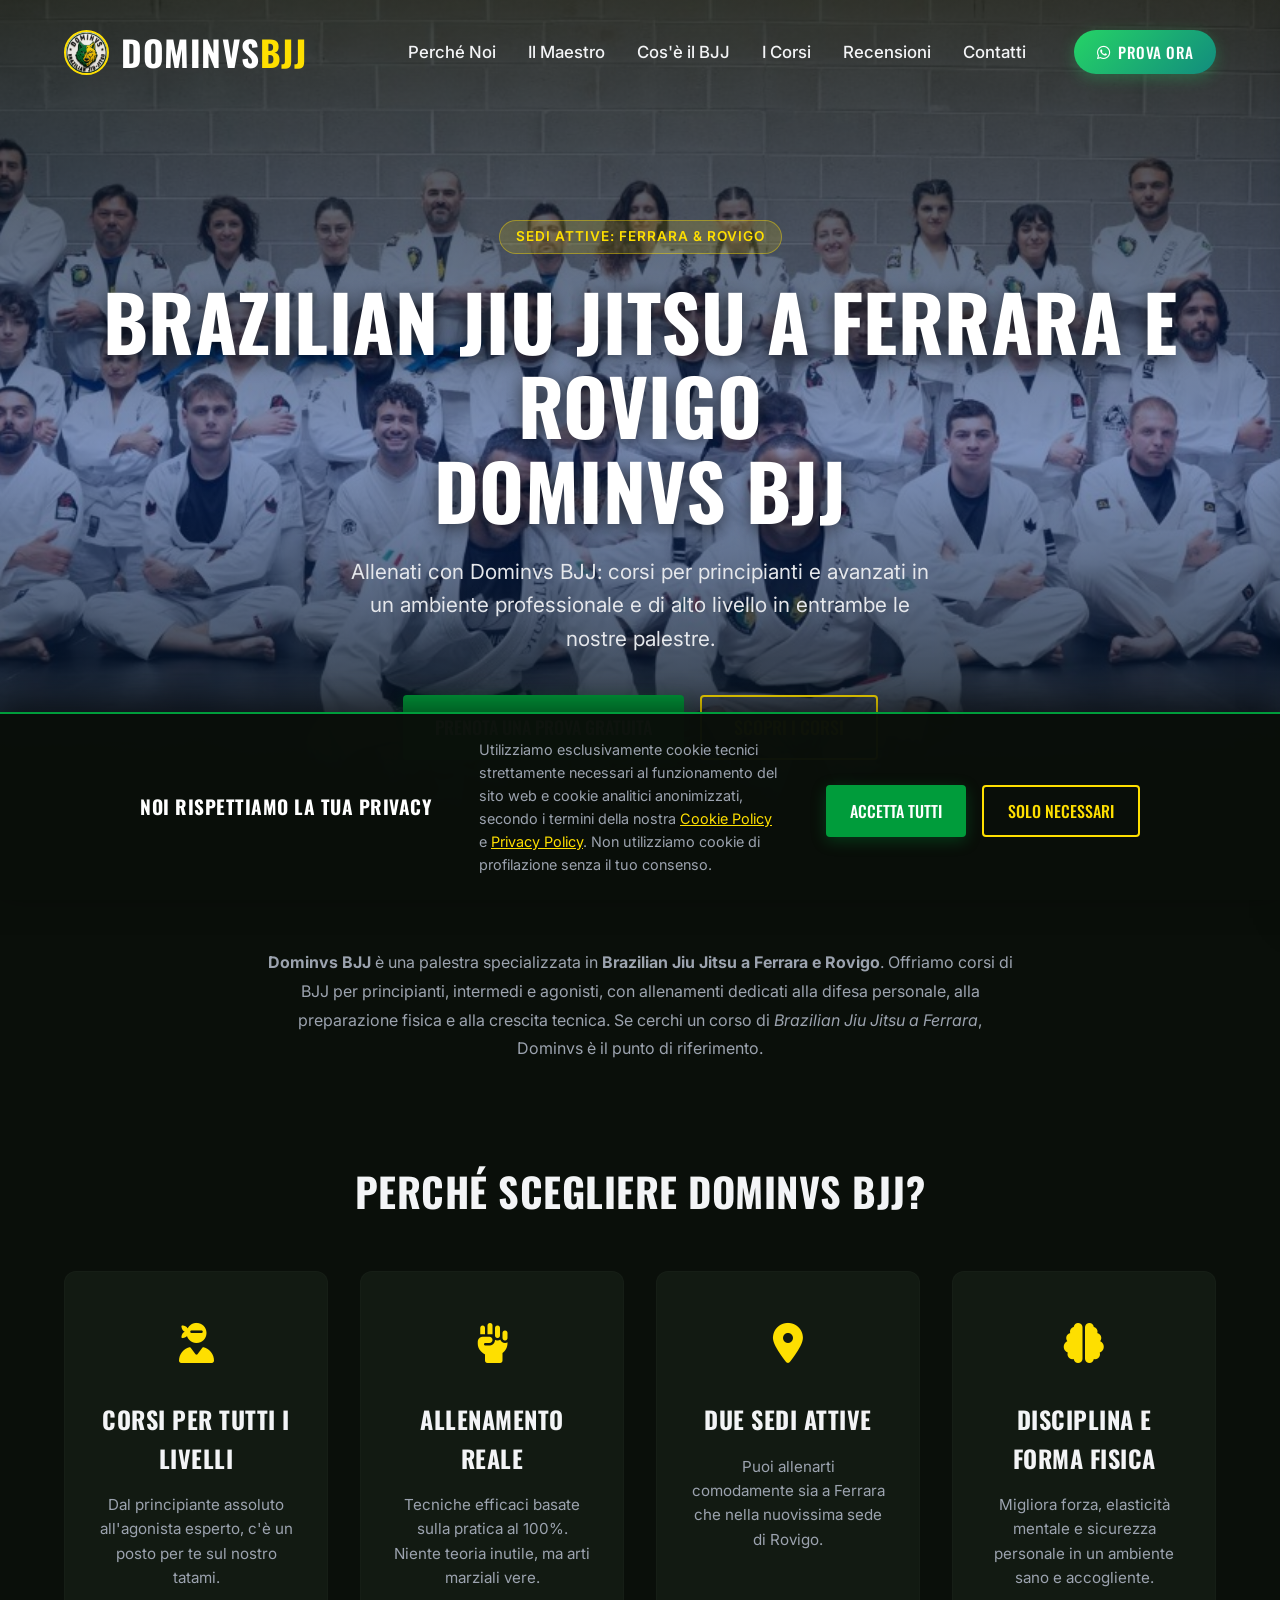
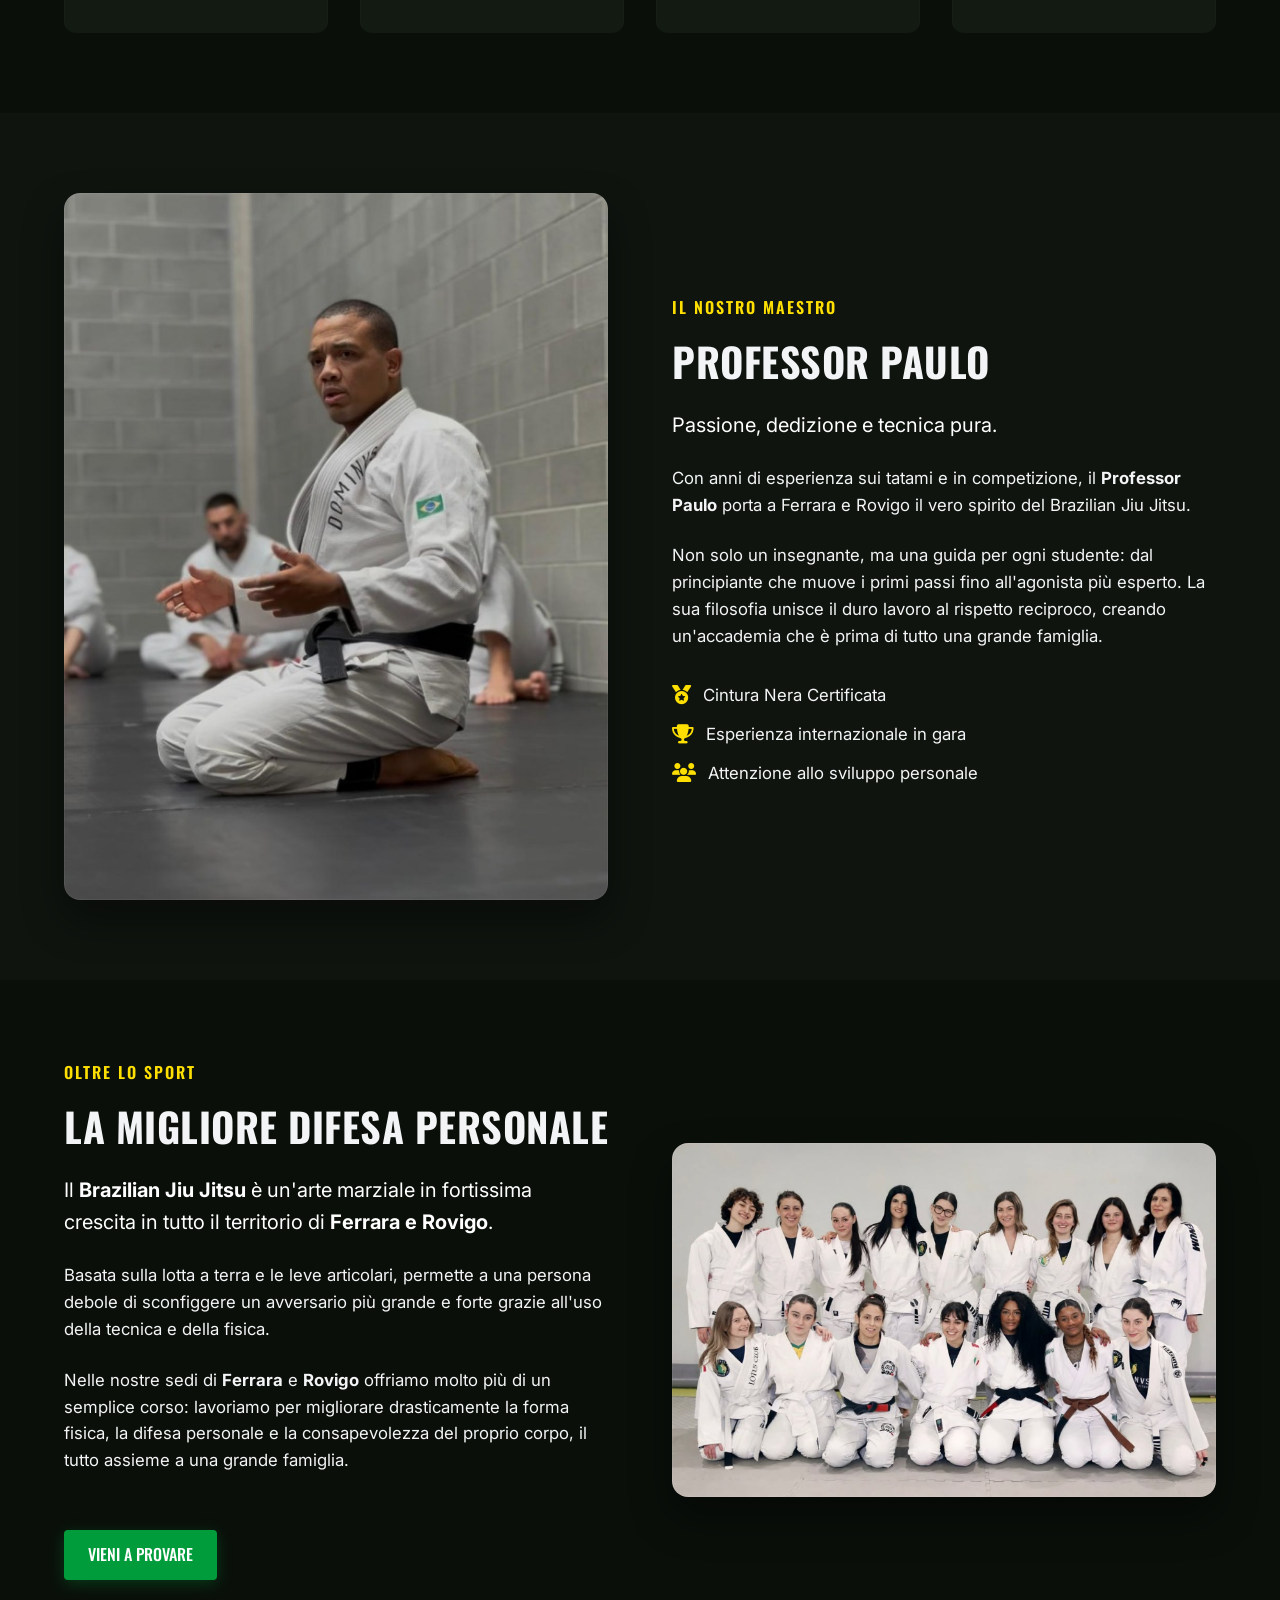
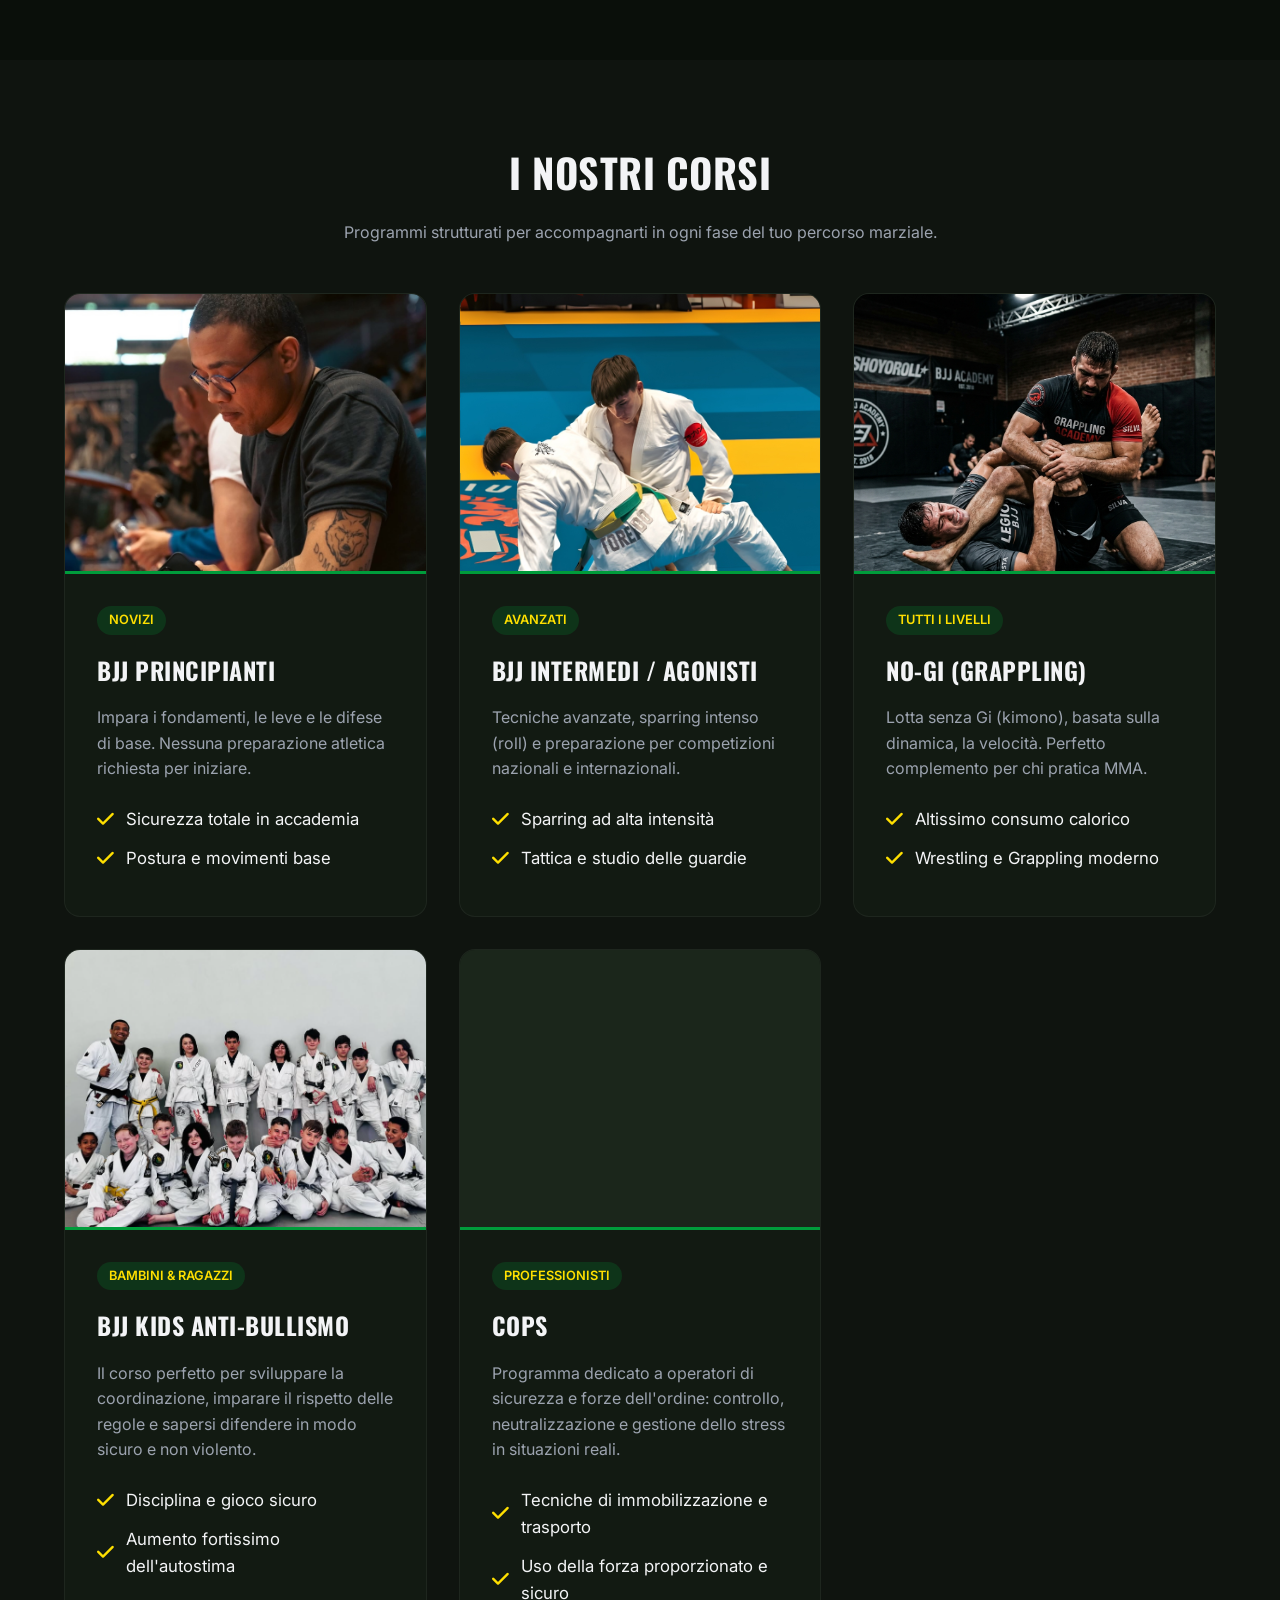
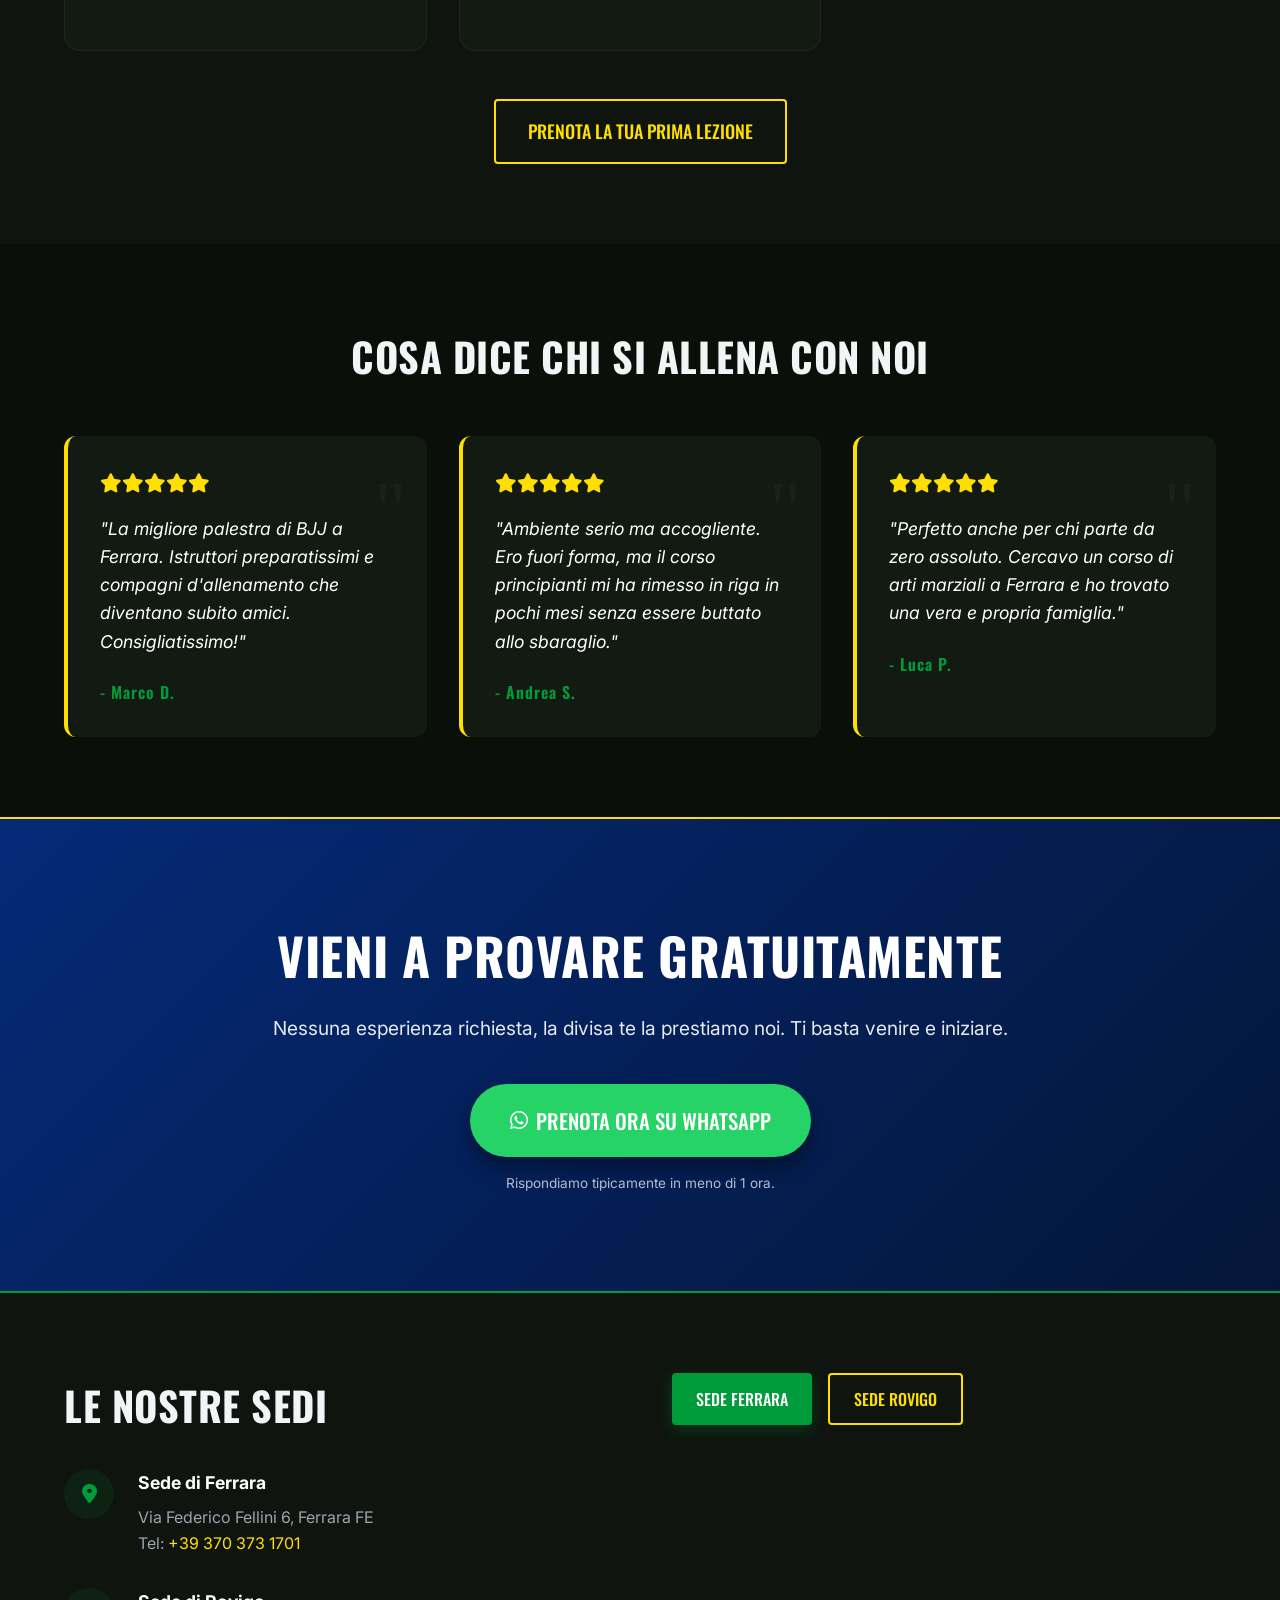
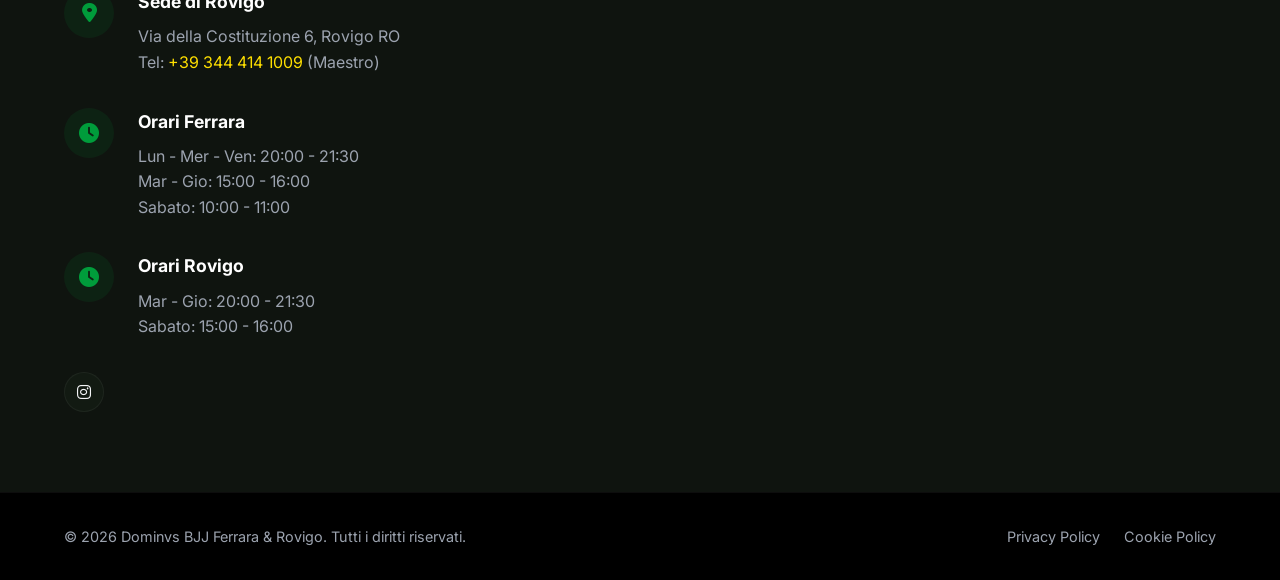
==== commit 80fbba97: "Rimossa collaborazione Baboon Gym" ====
--- a/index.html
+++ b/index.html
@@ -382,7 +382,6 @@
                             <div>
                                 <strong>Sede di Ferrara</strong>
                                 <p>Via Federico Fellini 6, Ferrara FE<br>Tel: <a href="tel:+393703731701">+39 370 373 1701</a></p>
-                                <p style="margin-top: 0.4rem; font-size: 0.85rem; color: var(--color-gold); opacity: 0.9;"><i class="fas fa-handshake" style="margin-right: 6px;"></i>In collaborazione con <strong>Baboon Gym</strong></p>
                             </div>
                         </li>
                         <li>
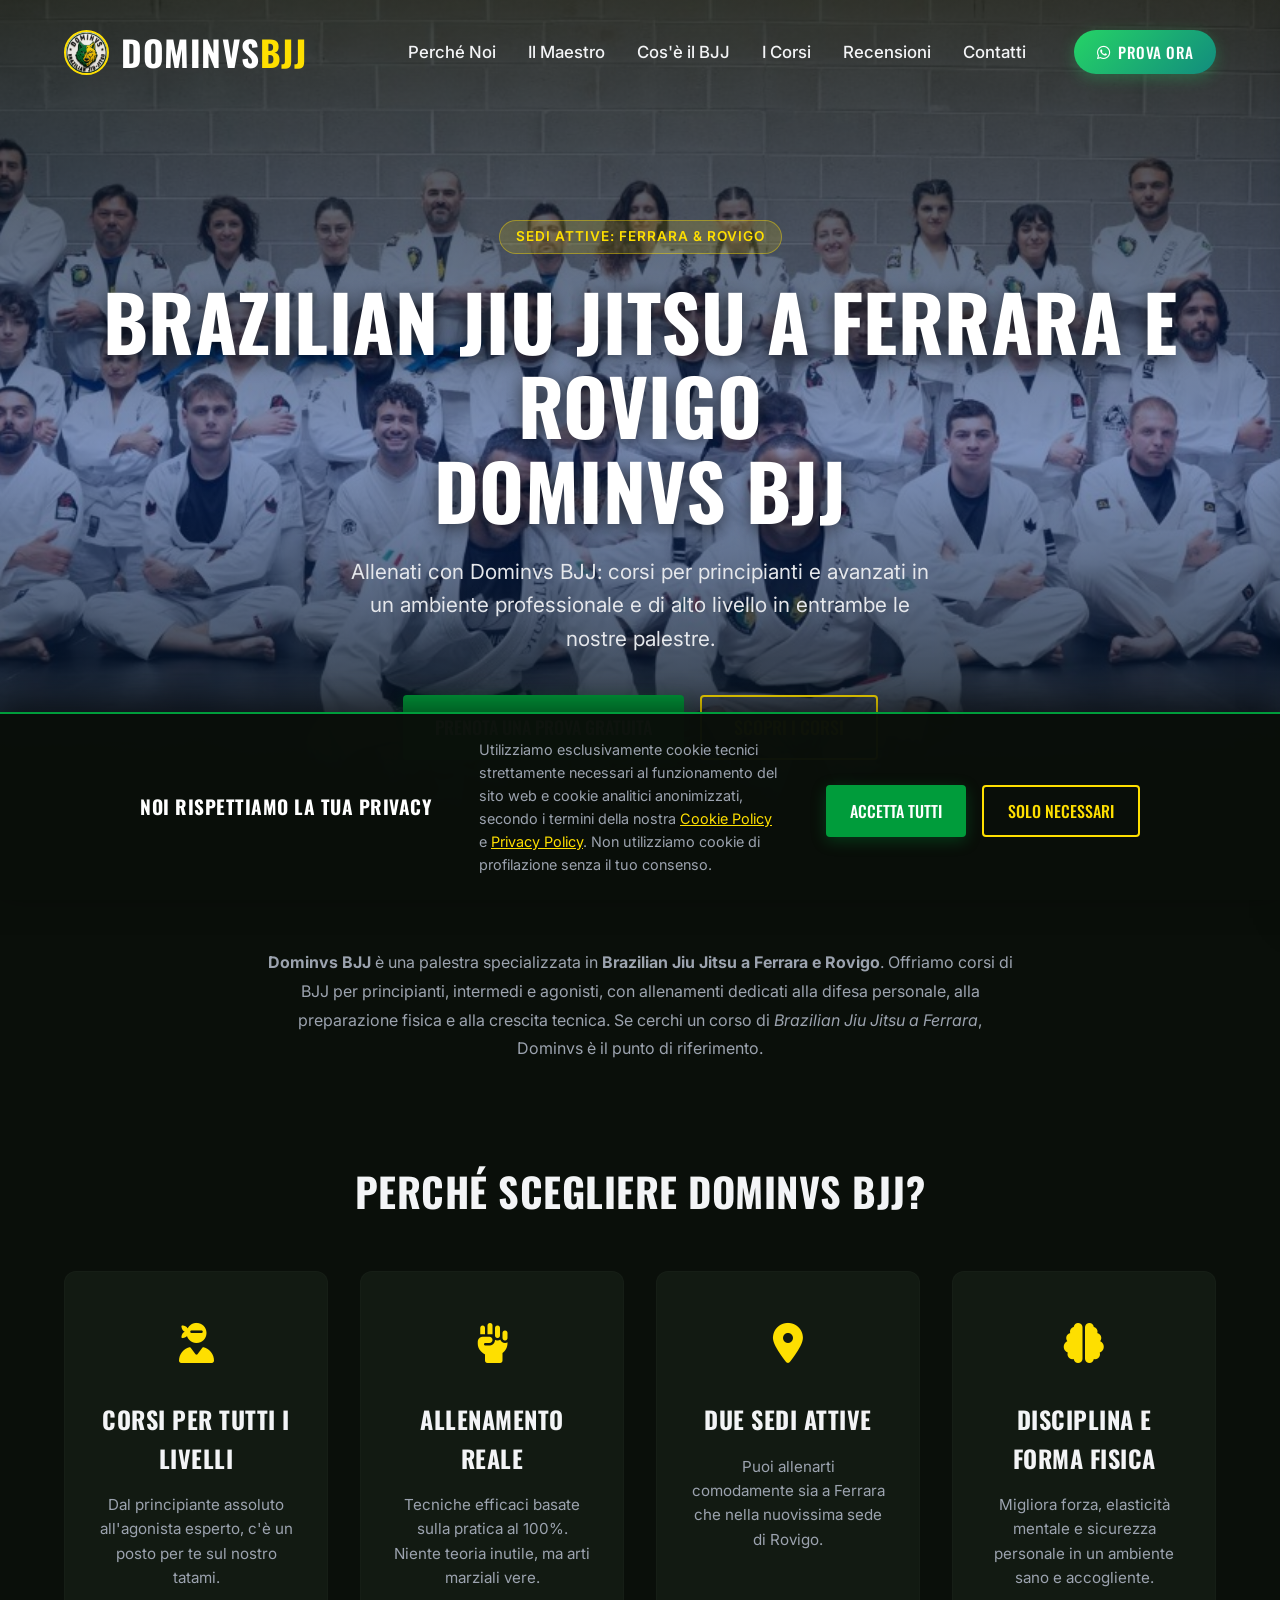
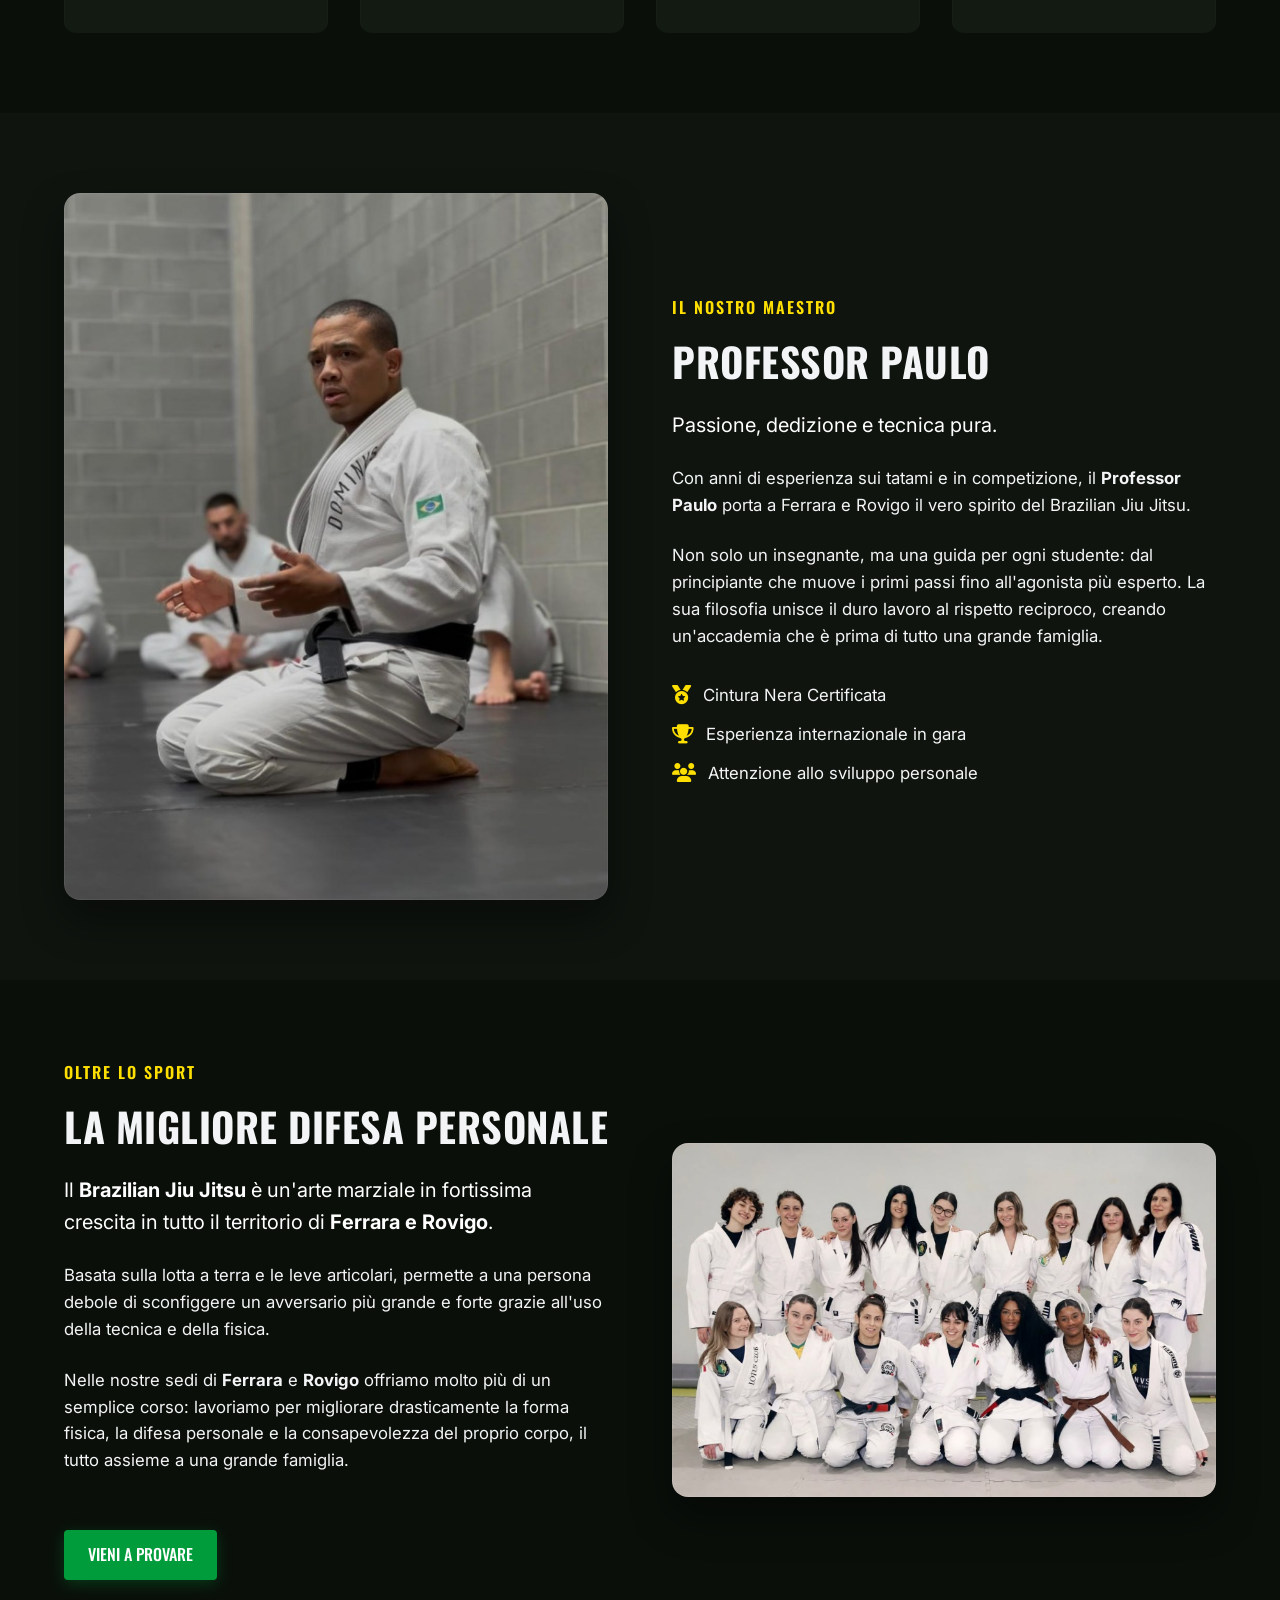
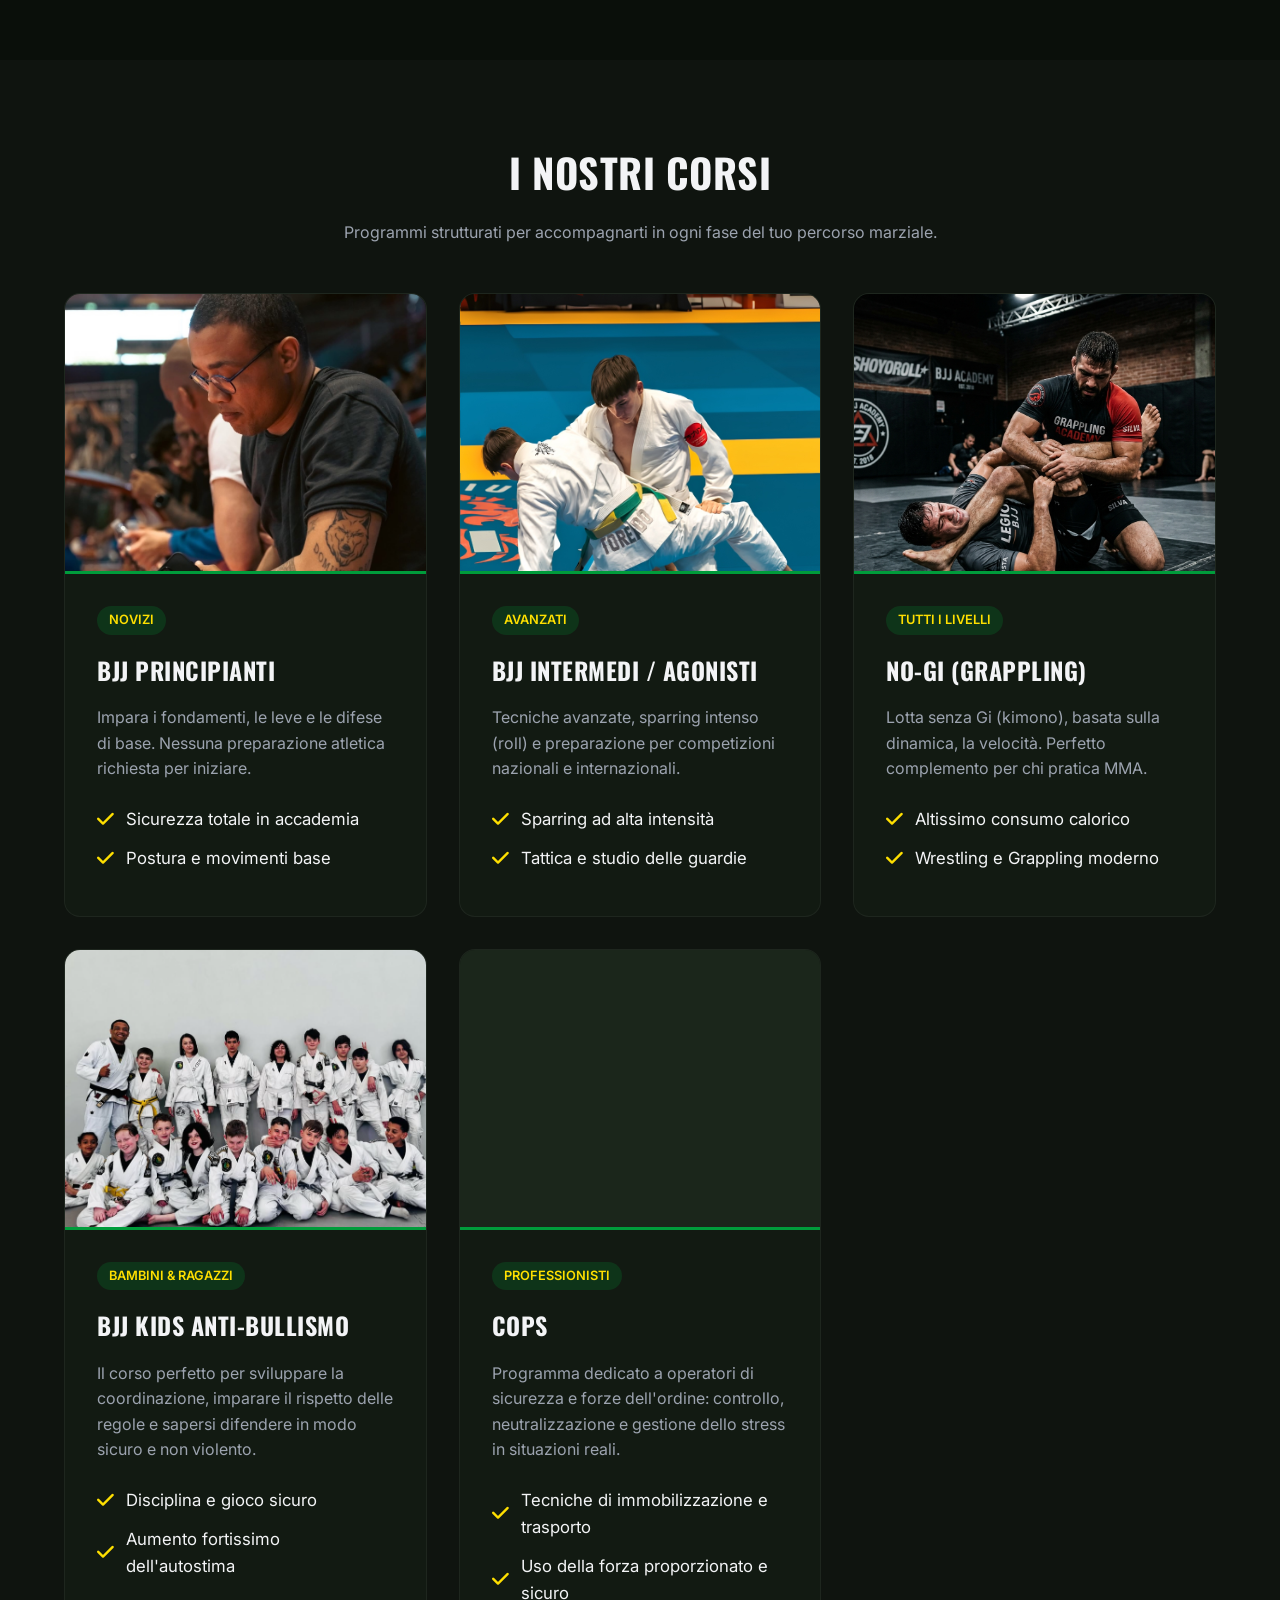
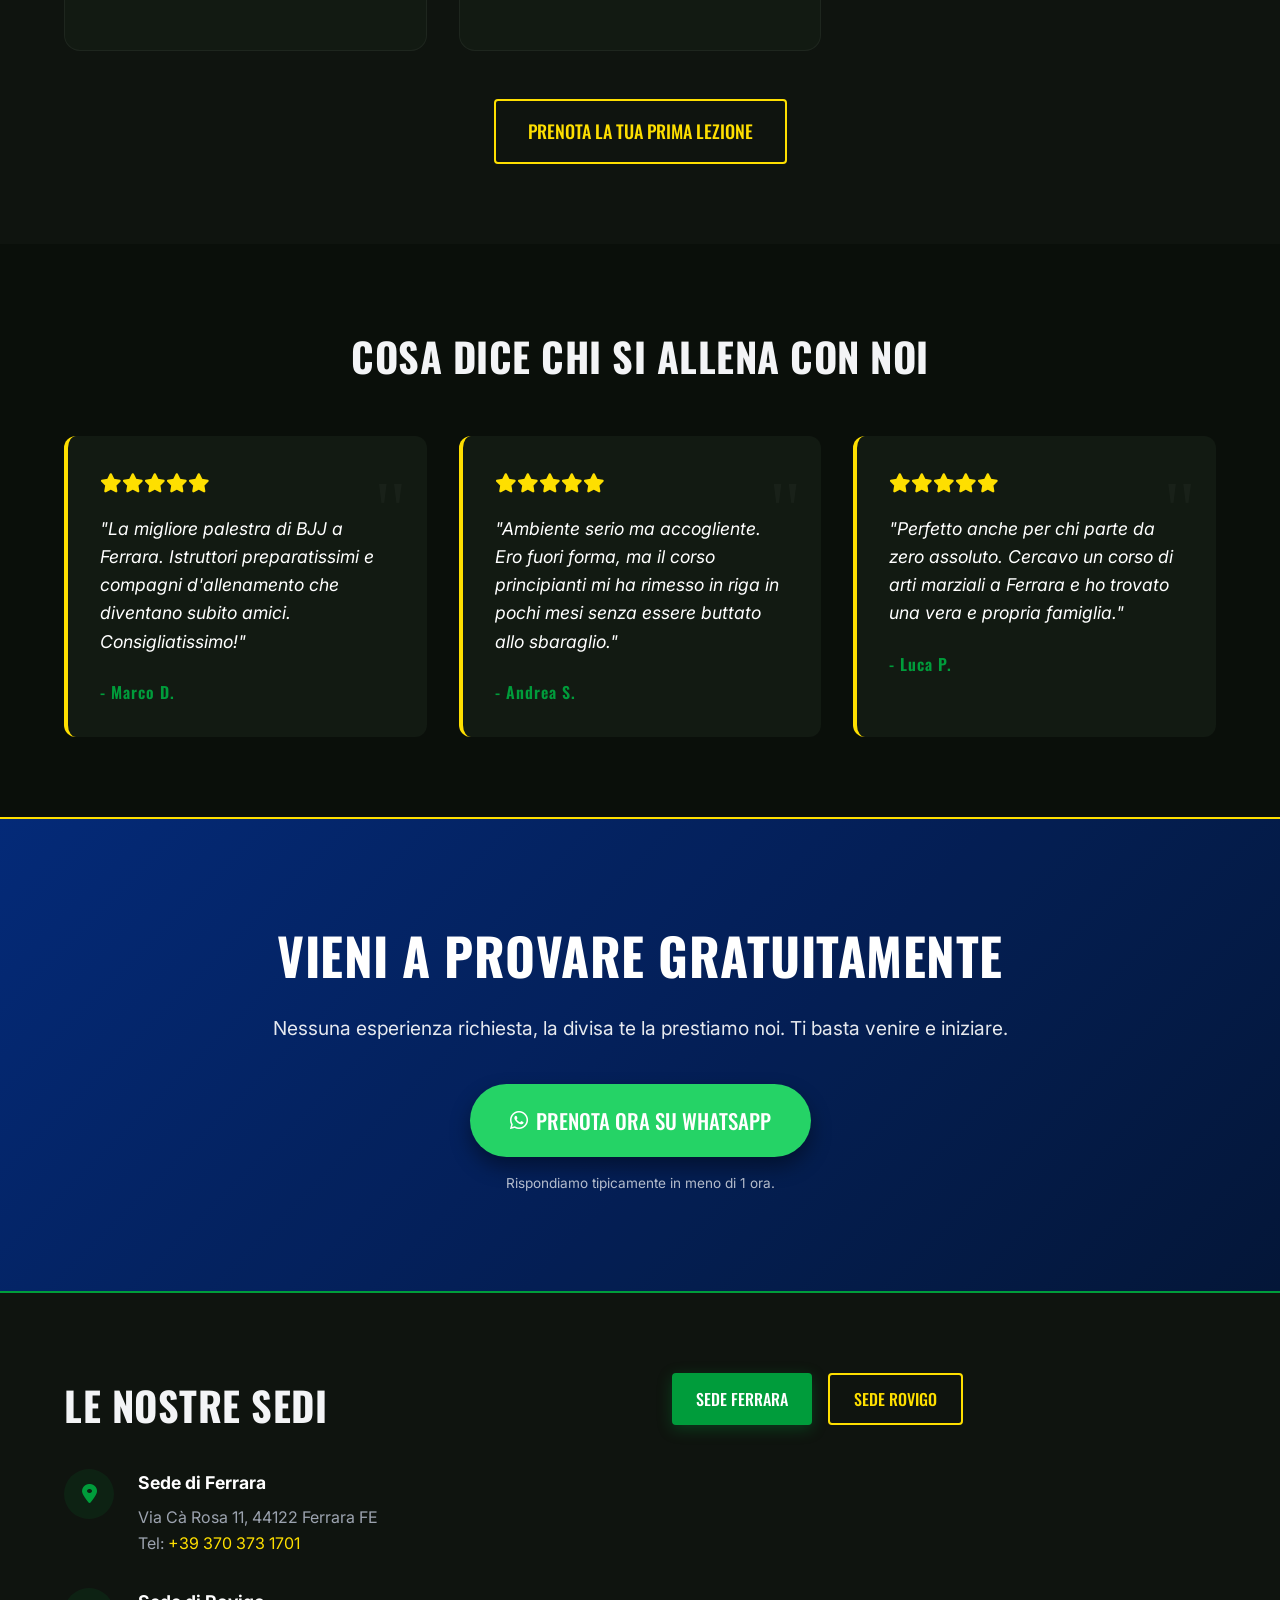
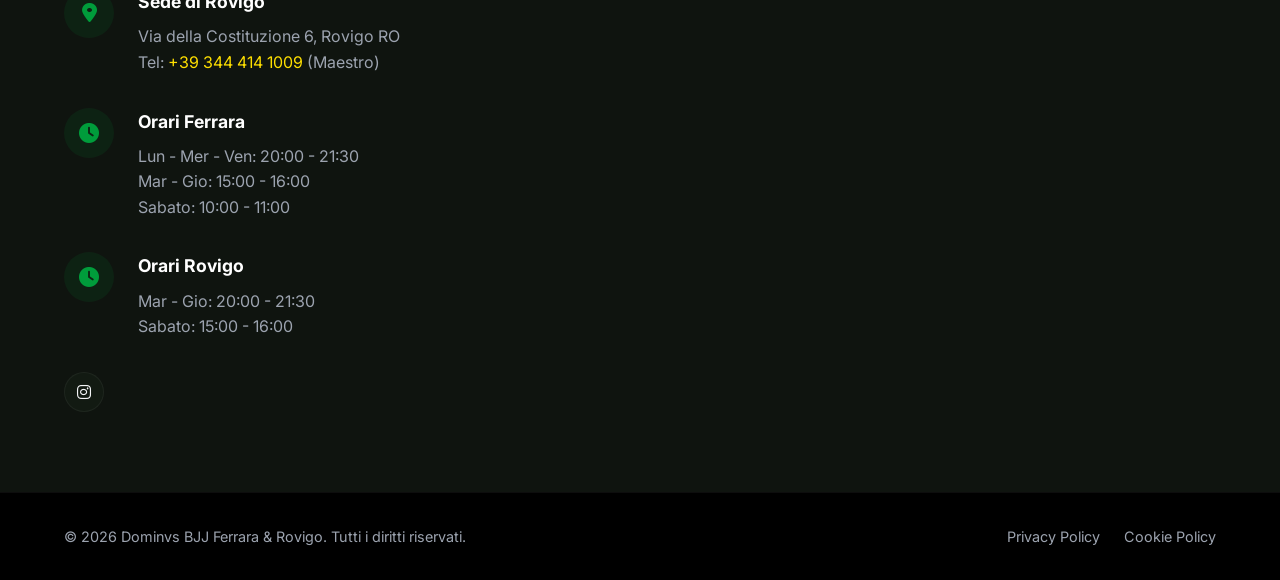
==== commit 3f25a9c4: "Aggiornato indirizzo Ferrara: Via Ca Rosa 11, 44122" ====
--- a/index.html
+++ b/index.html
@@ -381,7 +381,7 @@
                             <div class="icon-wrap"><i class="fas fa-map-marker-alt"></i></div>
                             <div>
                                 <strong>Sede di Ferrara</strong>
-                                <p>Via Federico Fellini 6, Ferrara FE<br>Tel: <a href="tel:+393703731701">+39 370 373 1701</a></p>
+                                <p>Via Cà Rosa 11, 44122 Ferrara FE<br>Tel: <a href="tel:+393703731701">+39 370 373 1701</a></p>
                             </div>
                         </li>
                         <li>
@@ -418,7 +418,7 @@
 
                     <div id="map-fe" class="map-view">
                         <!-- Mappa Ferrara -->
-                        <iframe src="https://maps.google.com/maps?q=Via%20Federico%20Fellini%206%20Ferrara&t=&z=15&ie=UTF8&iwloc=&output=embed" width="100%"
+                        <iframe src="https://maps.google.com/maps?q=Via+Ca+Rosa+11+44122+Ferrara&t=&z=16&ie=UTF8&iwloc=&output=embed" width="100%"
                             height="400" style="border:0; border-radius: 12px;" allowfullscreen="" loading="lazy"
                             referrerpolicy="no-referrer-when-downgrade"></iframe>
                     </div>
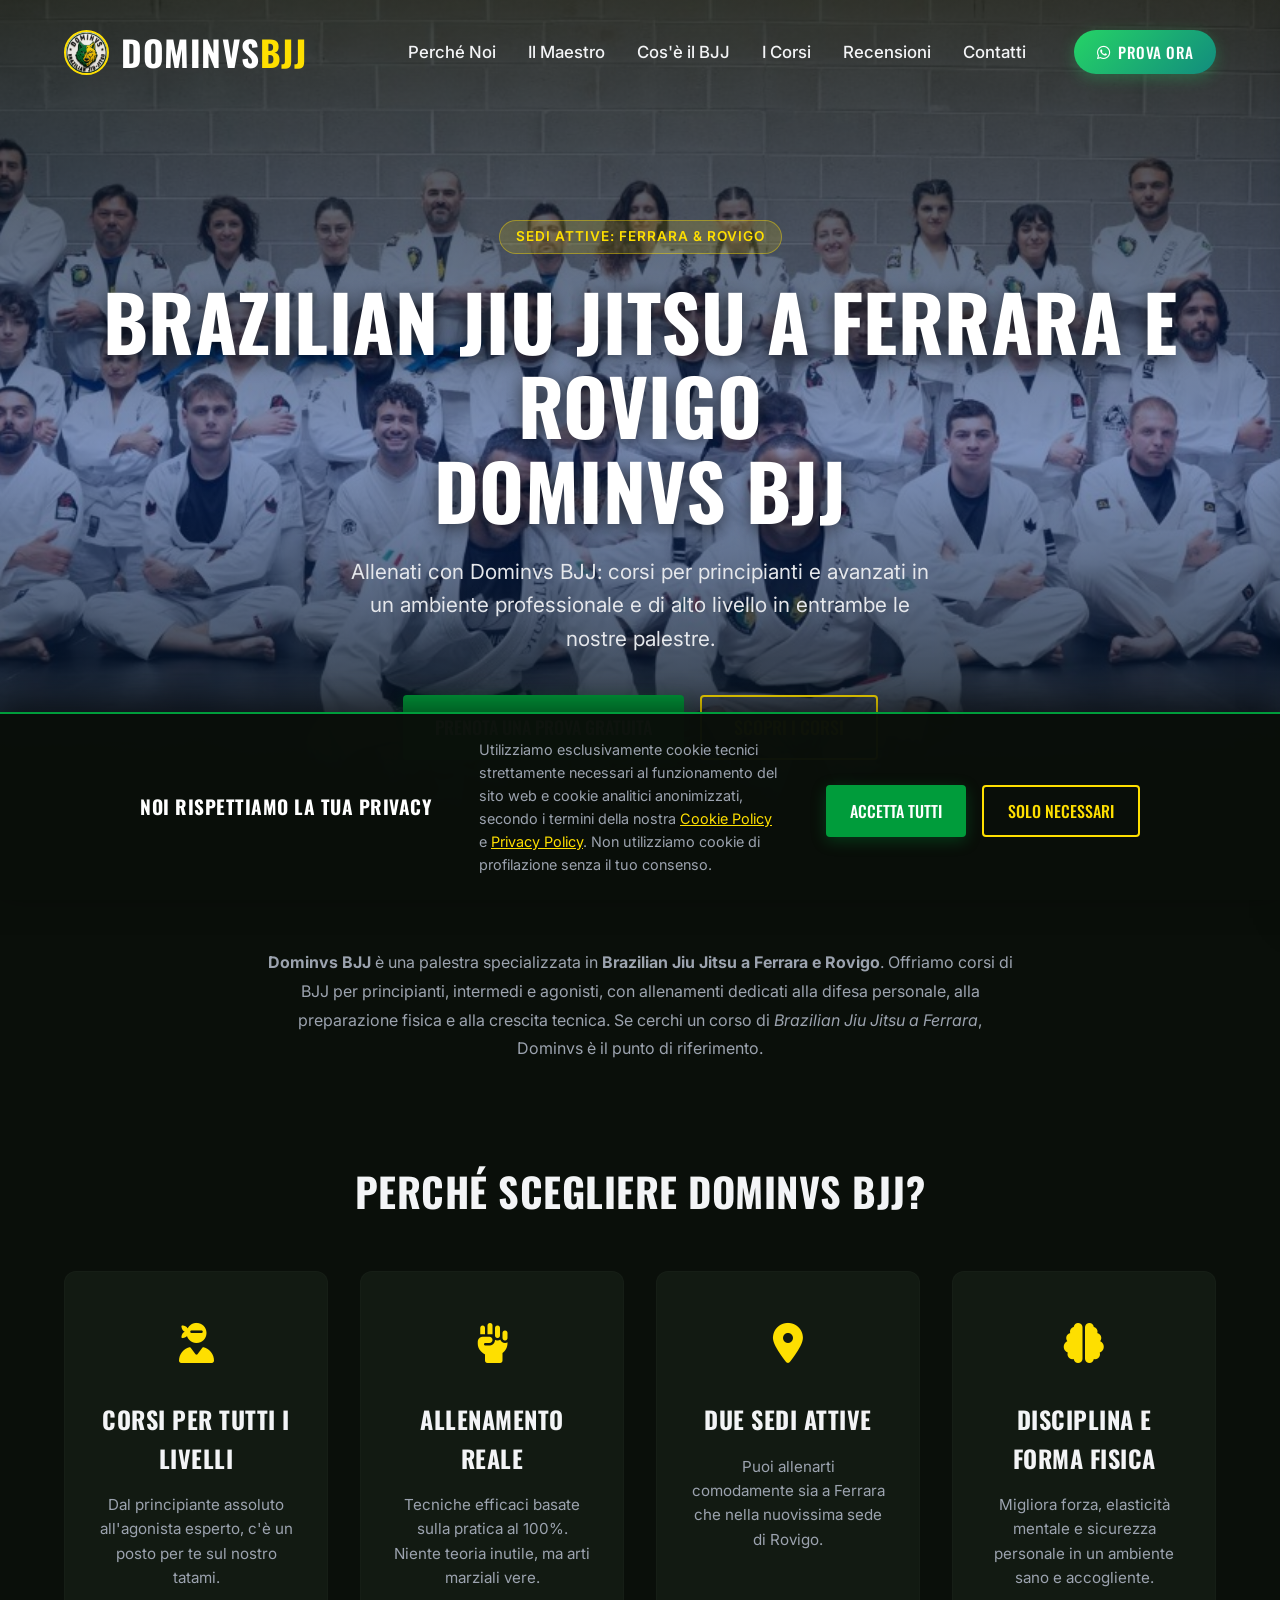
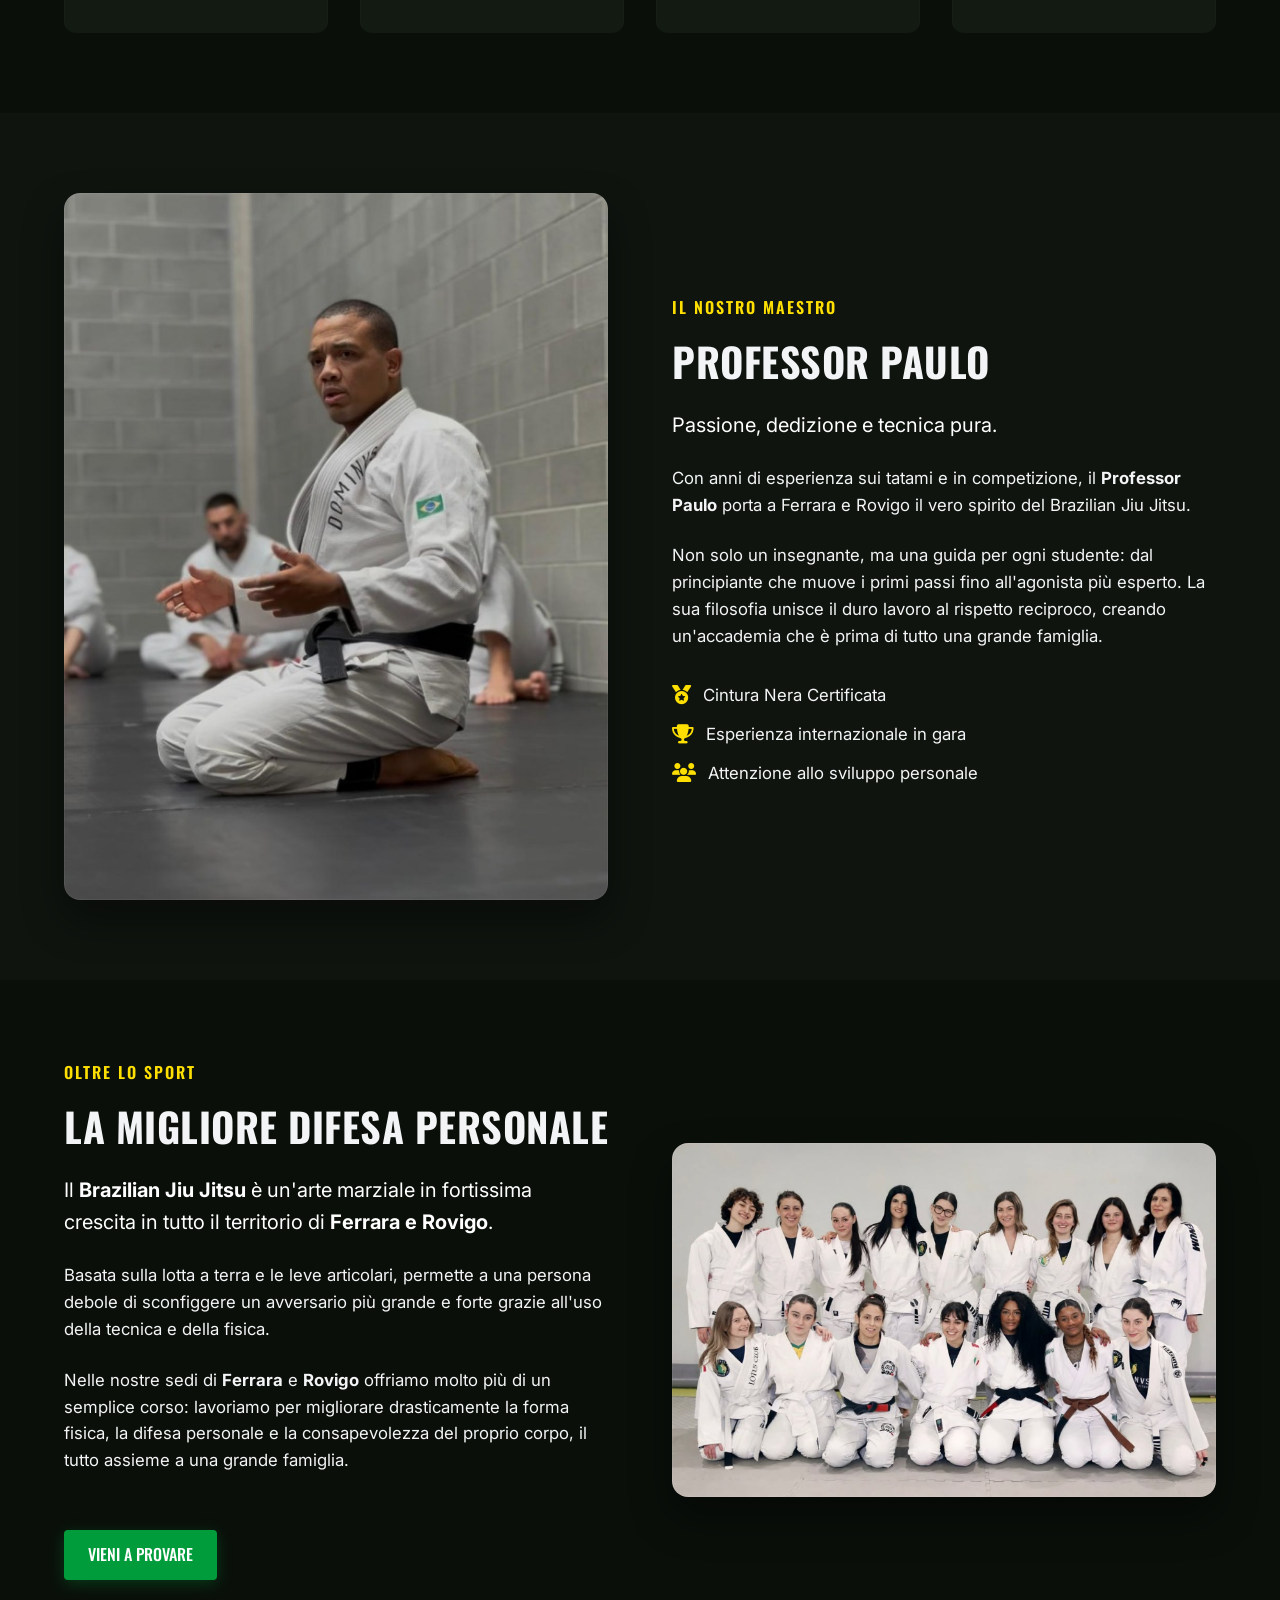
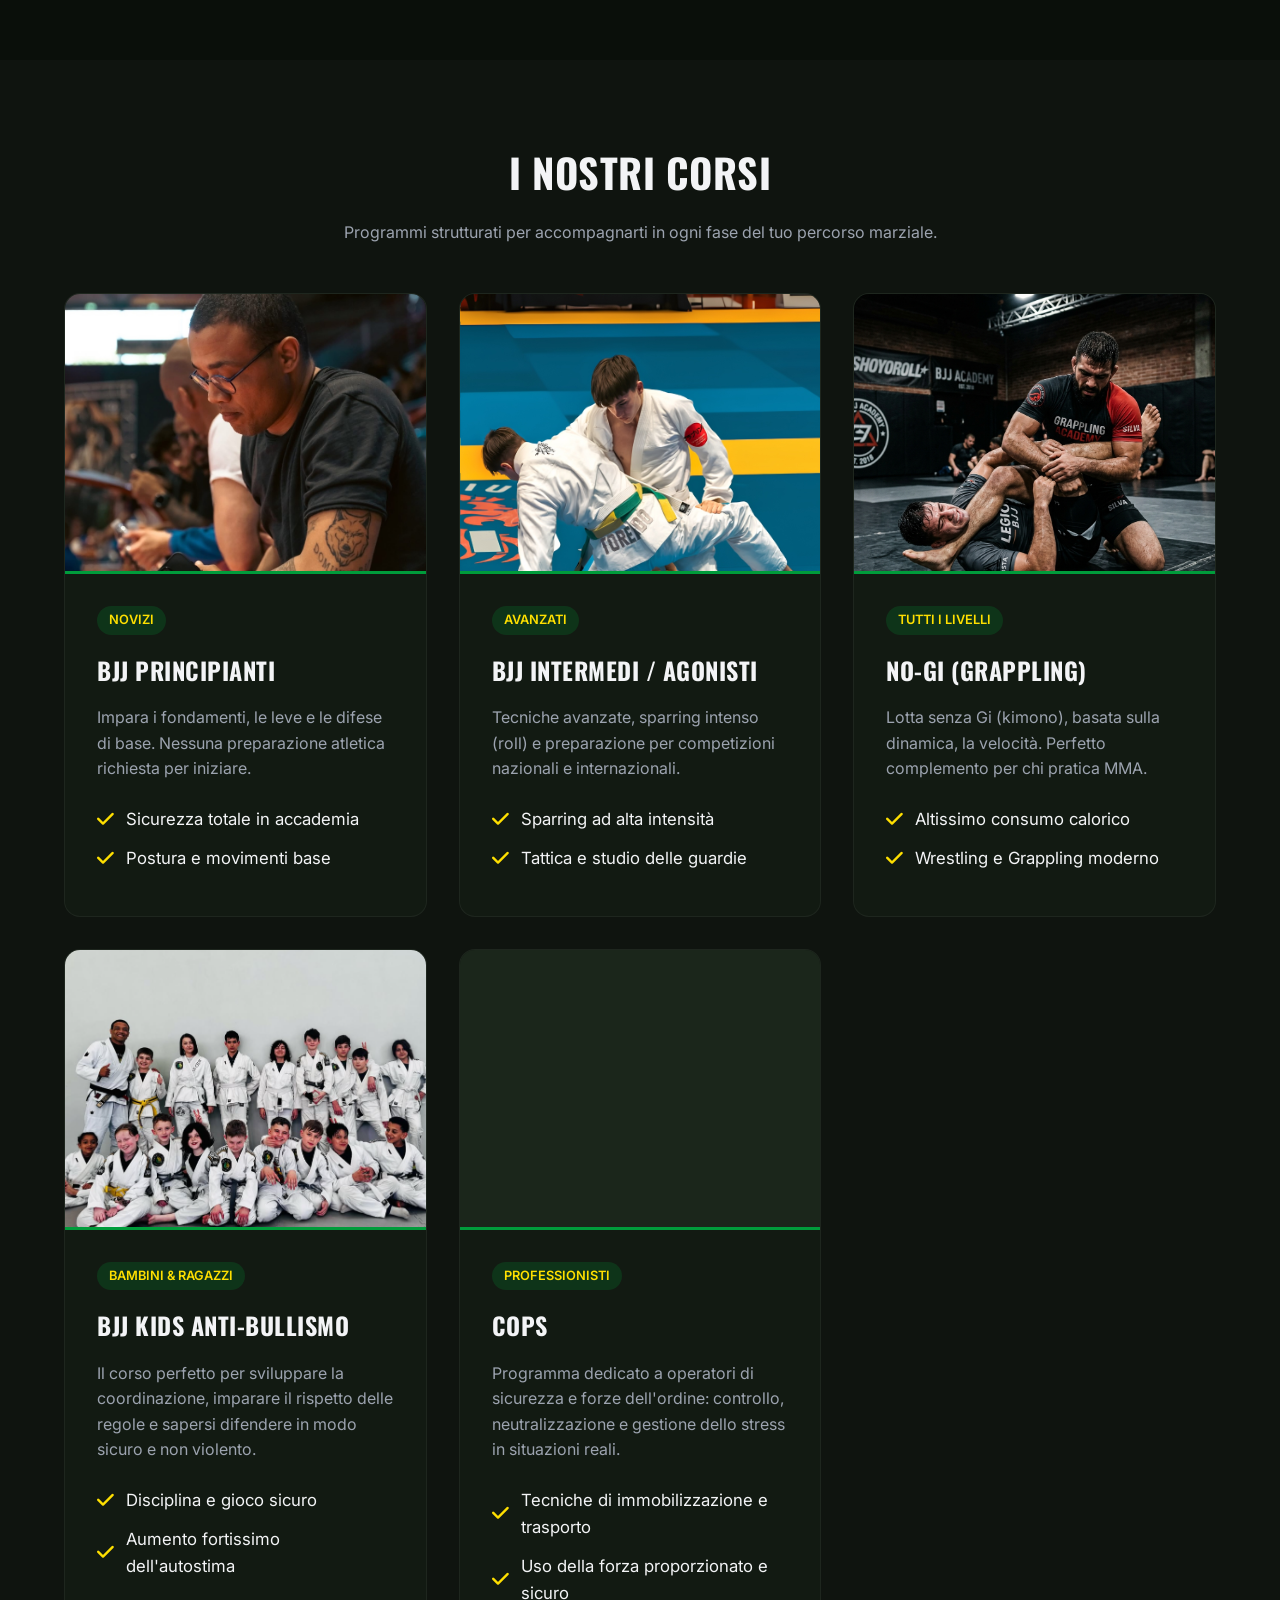
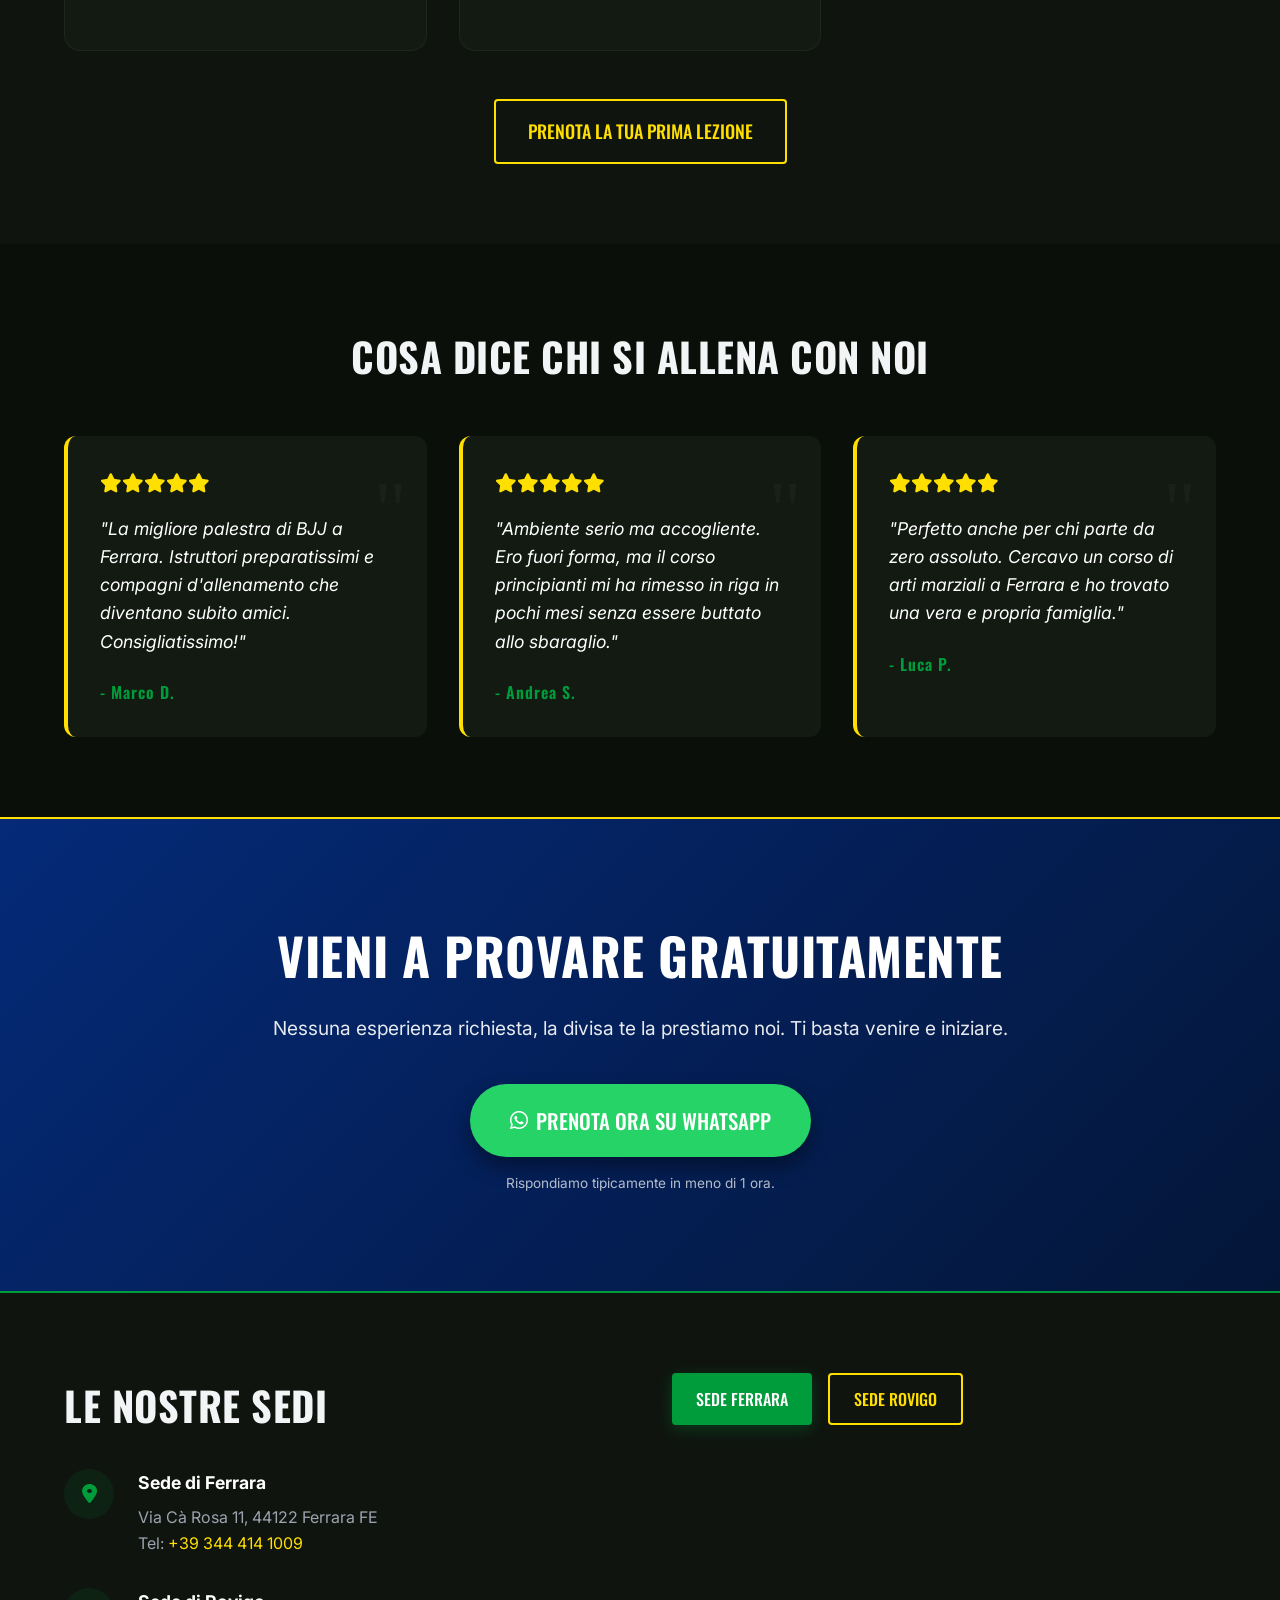
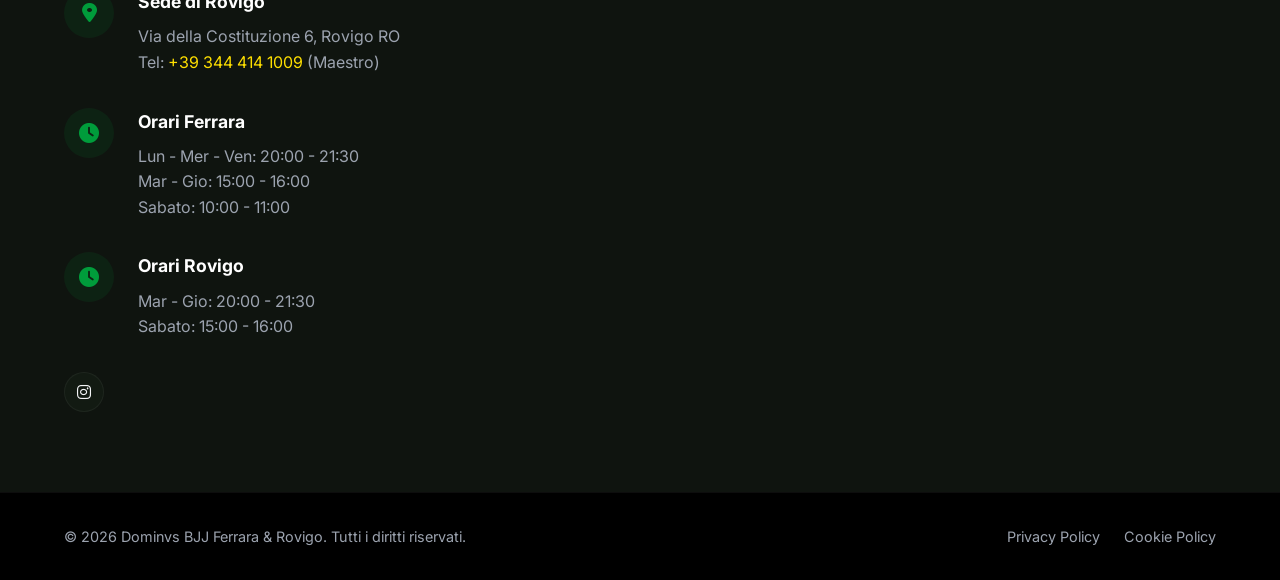
==== commit 026ab610: "Aggiornato tel Ferrara con numero maestro (1009)" ====
--- a/index.html
+++ b/index.html
@@ -381,7 +381,7 @@
                             <div class="icon-wrap"><i class="fas fa-map-marker-alt"></i></div>
                             <div>
                                 <strong>Sede di Ferrara</strong>
-                                <p>Via Cà Rosa 11, 44122 Ferrara FE<br>Tel: <a href="tel:+393703731701">+39 370 373 1701</a></p>
+                                <p>Via Cà Rosa 11, 44122 Ferrara FE<br>Tel: <a href="tel:+393444141009">+39 344 414 1009</a></p>
                             </div>
                         </li>
                         <li>
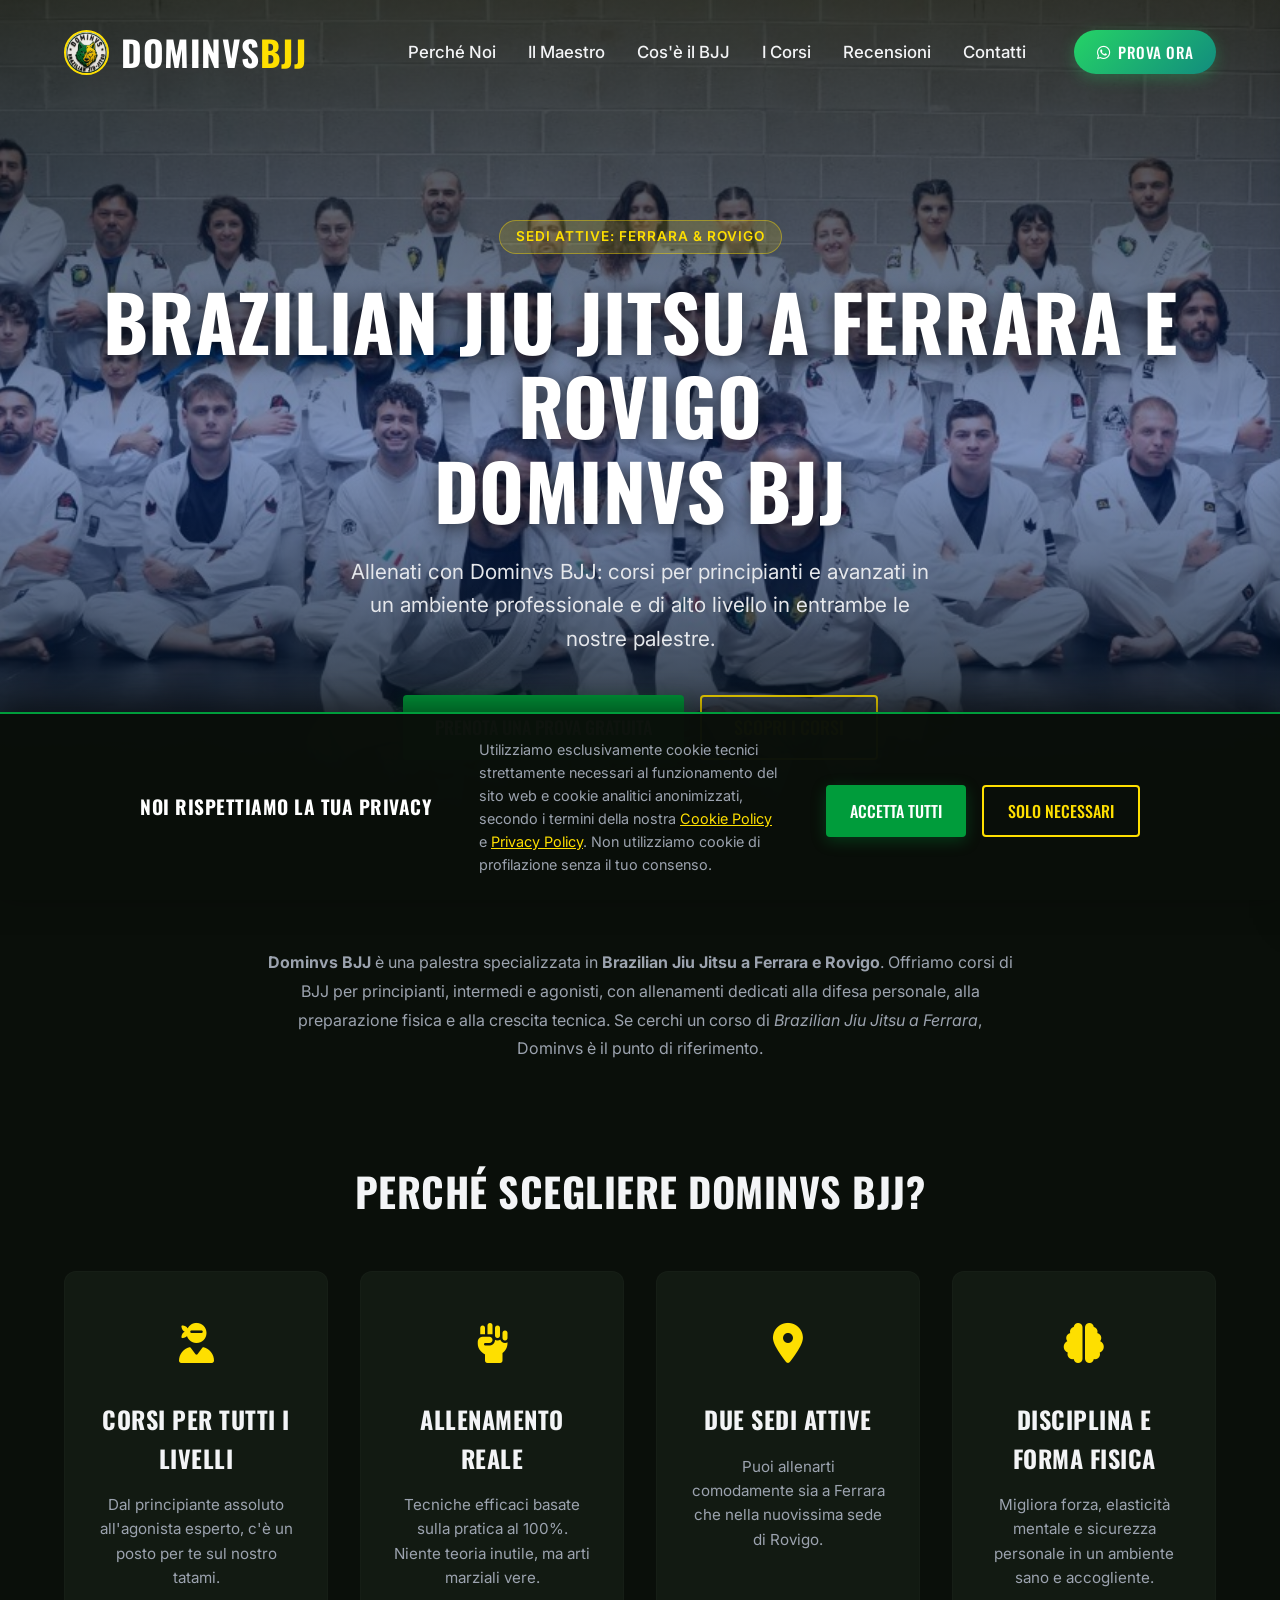
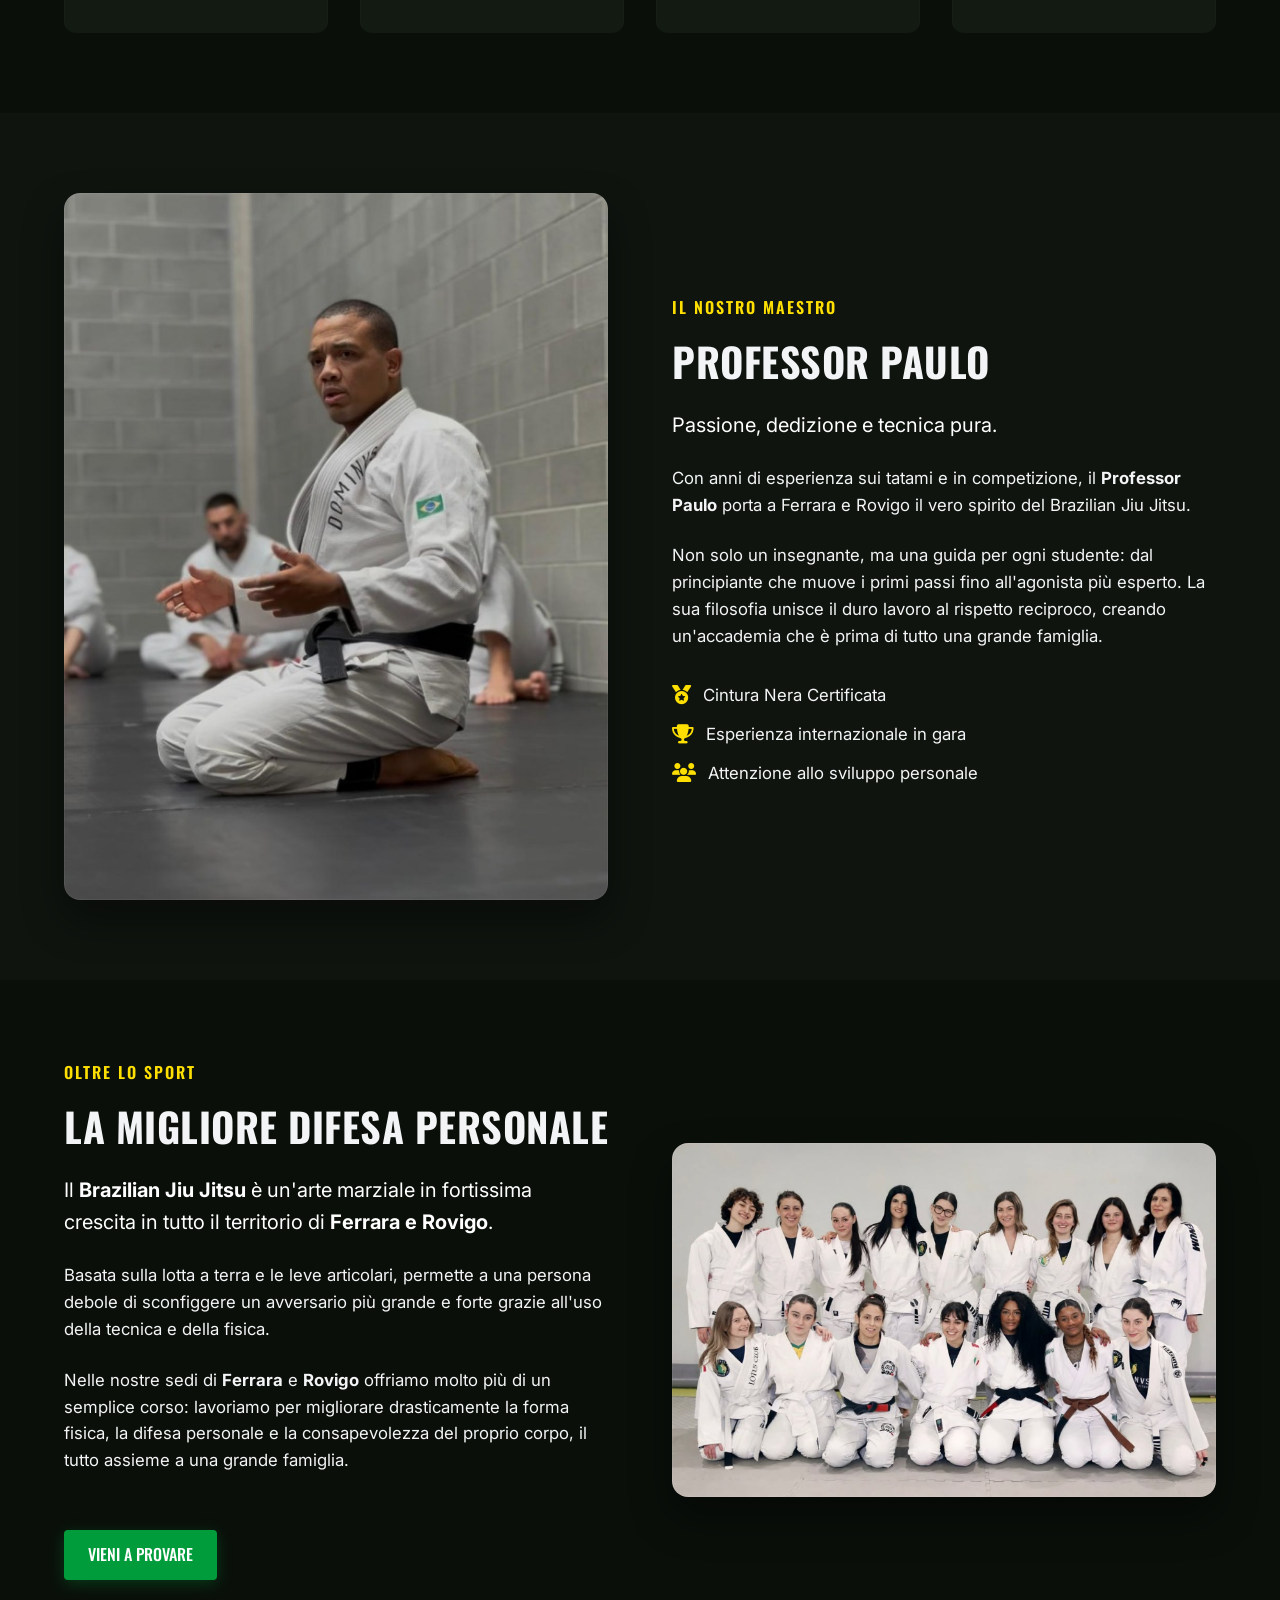
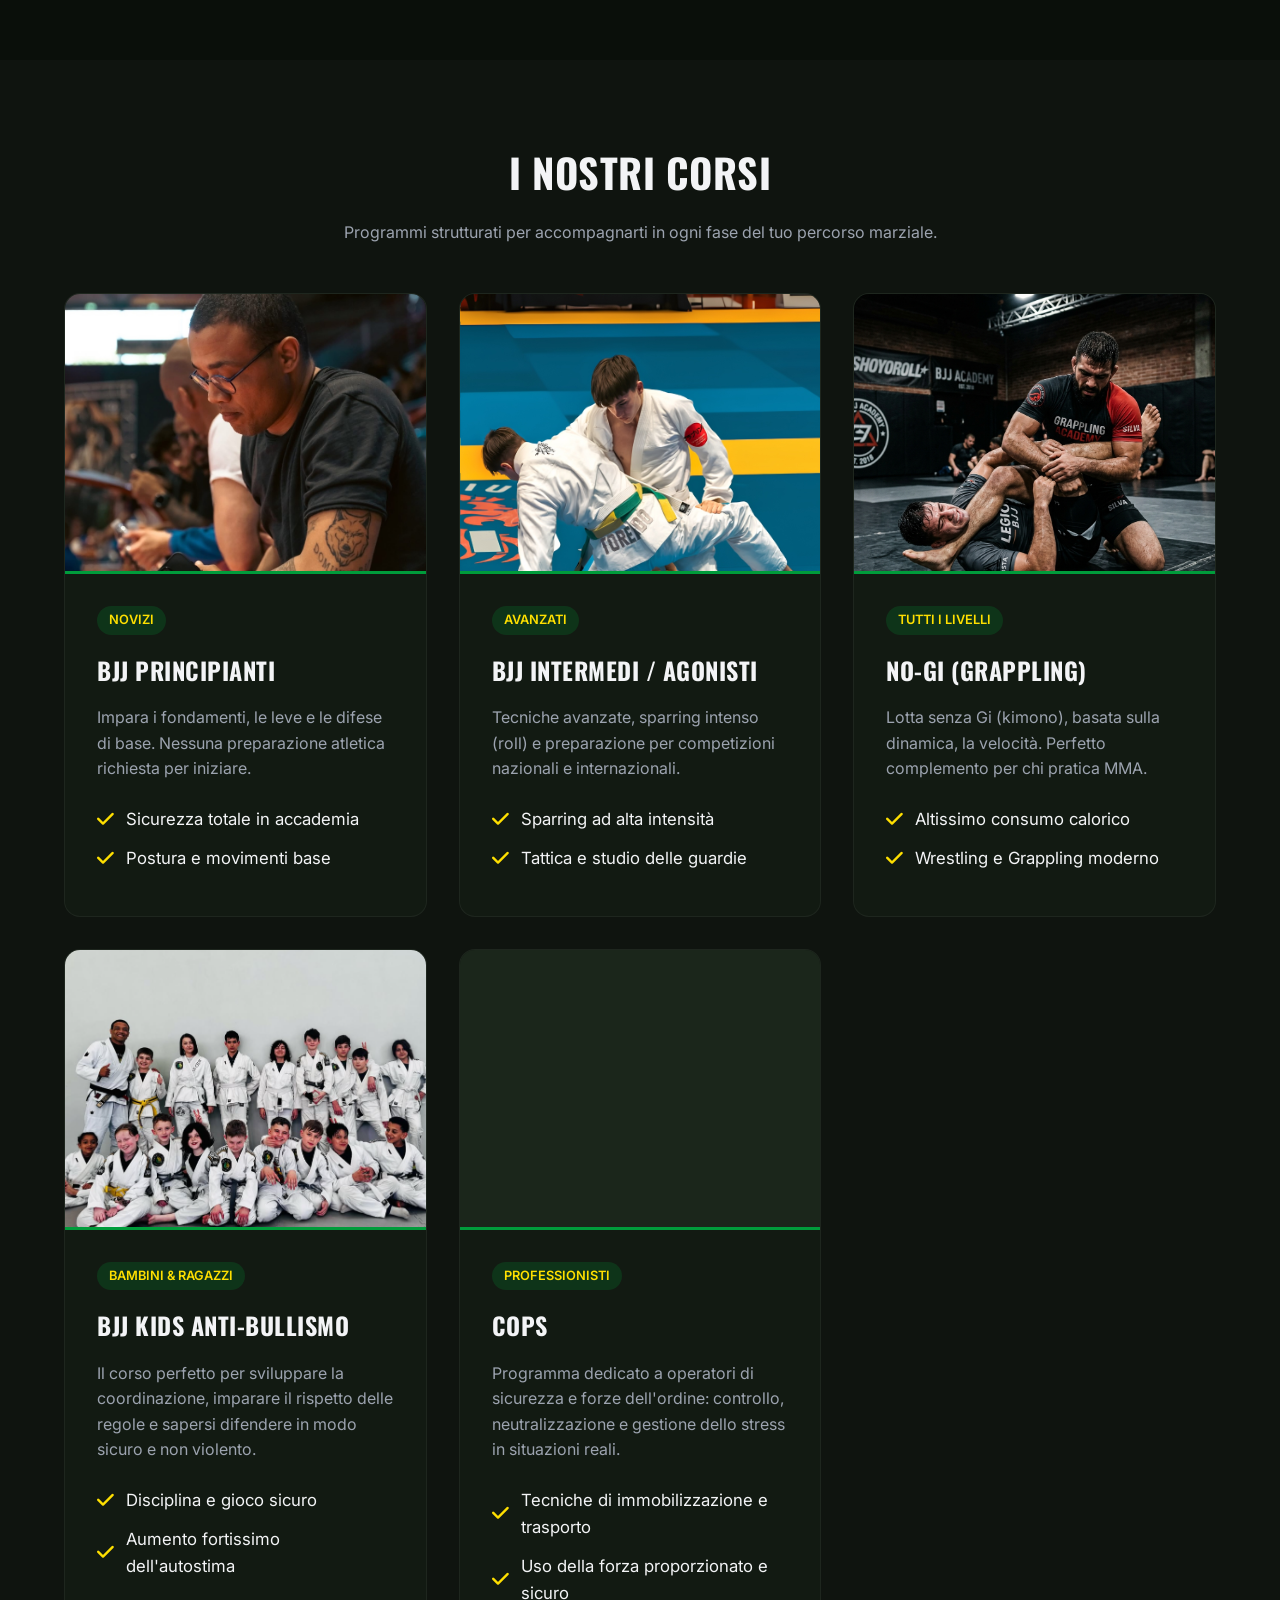
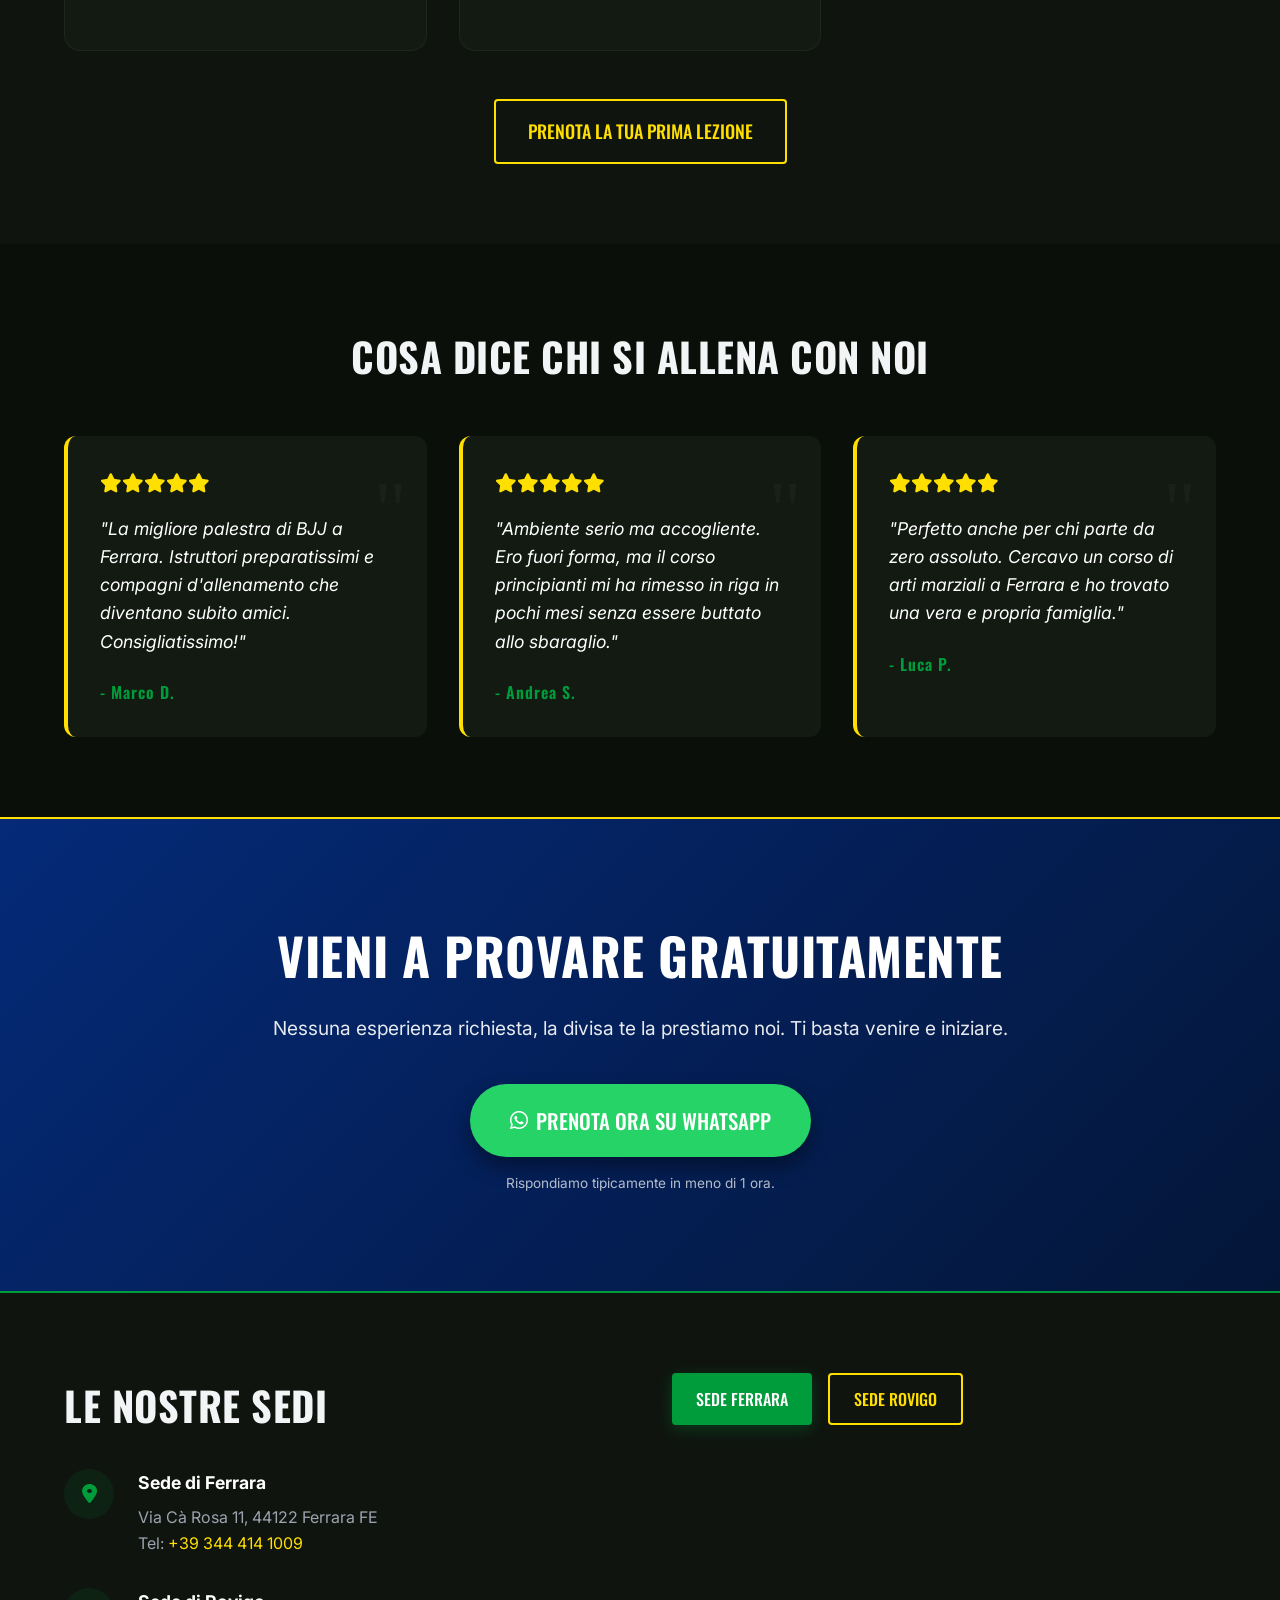
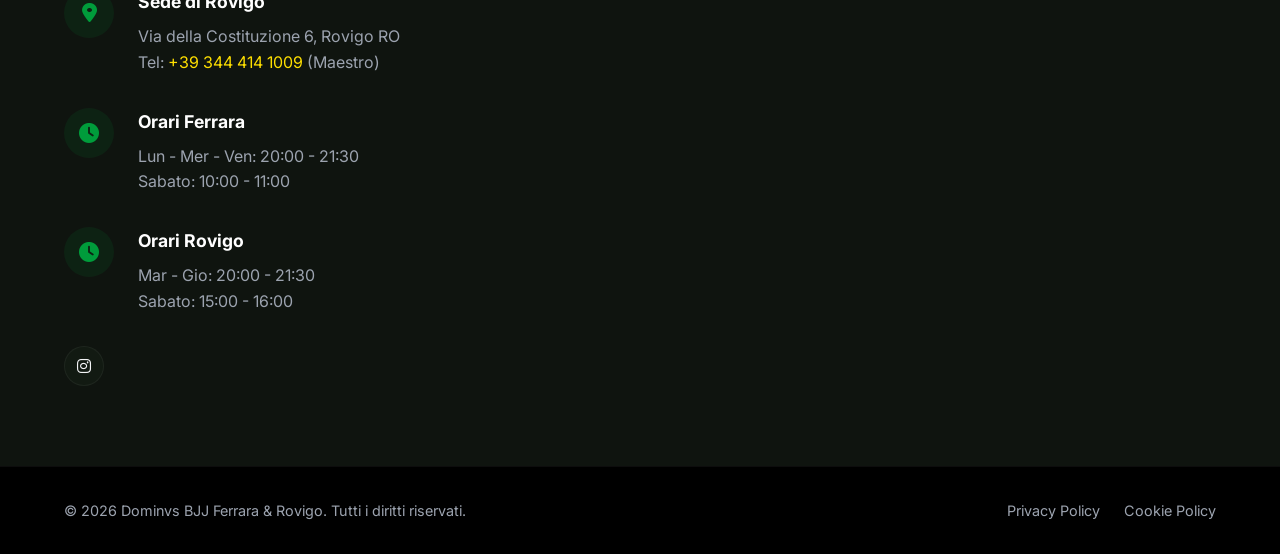
==== commit 38bbf1b9: "Rimosso orario martedi-giovedi da Ferrara" ====
--- a/index.html
+++ b/index.html
@@ -395,7 +395,7 @@
                             <div class="icon-wrap"><i class="fas fa-clock"></i></div>
                             <div>
                                 <strong>Orari Ferrara</strong>
-                                <p>Lun - Mer - Ven: 20:00 - 21:30<br>Mar - Gio: 15:00 - 16:00<br>Sabato: 10:00 - 11:00</p>
+                                <p>Lun - Mer - Ven: 20:00 - 21:30<br>Sabato: 10:00 - 11:00</p>
                             </div>
                         </li>
                         <li>
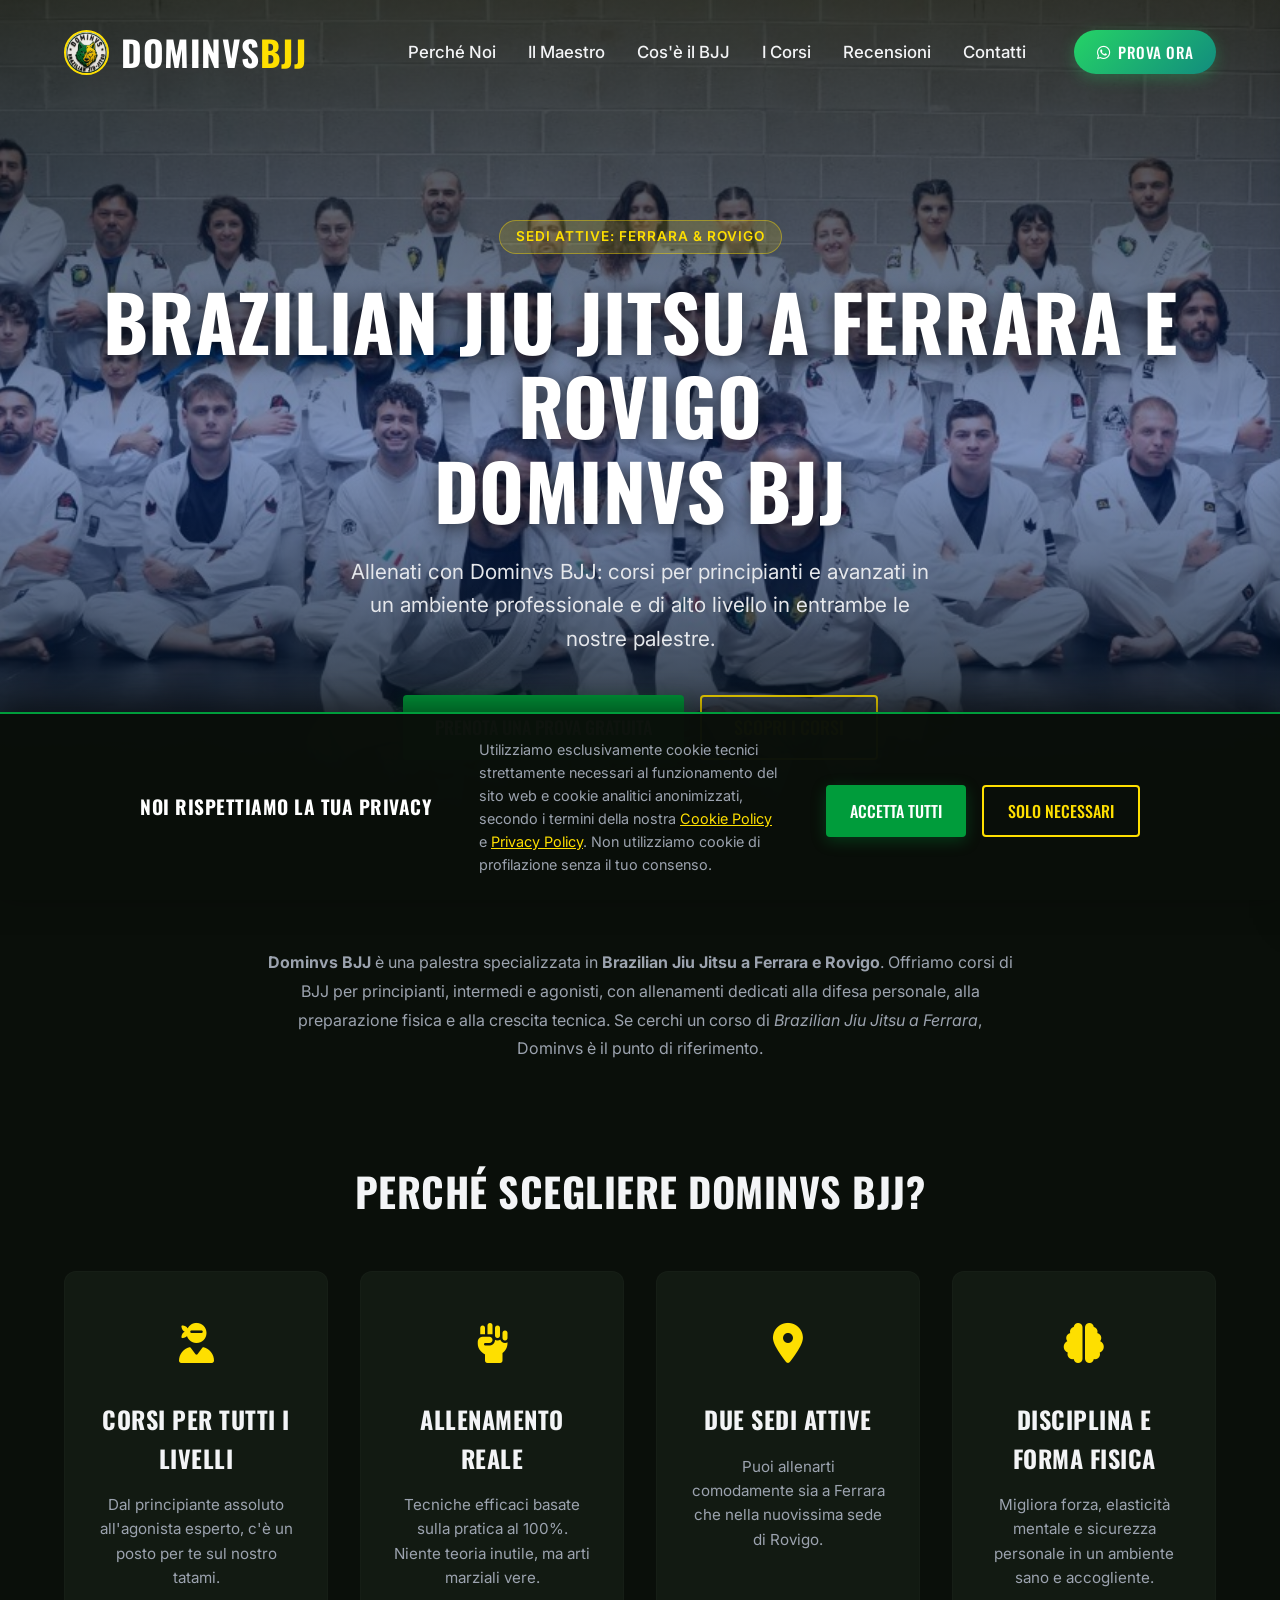
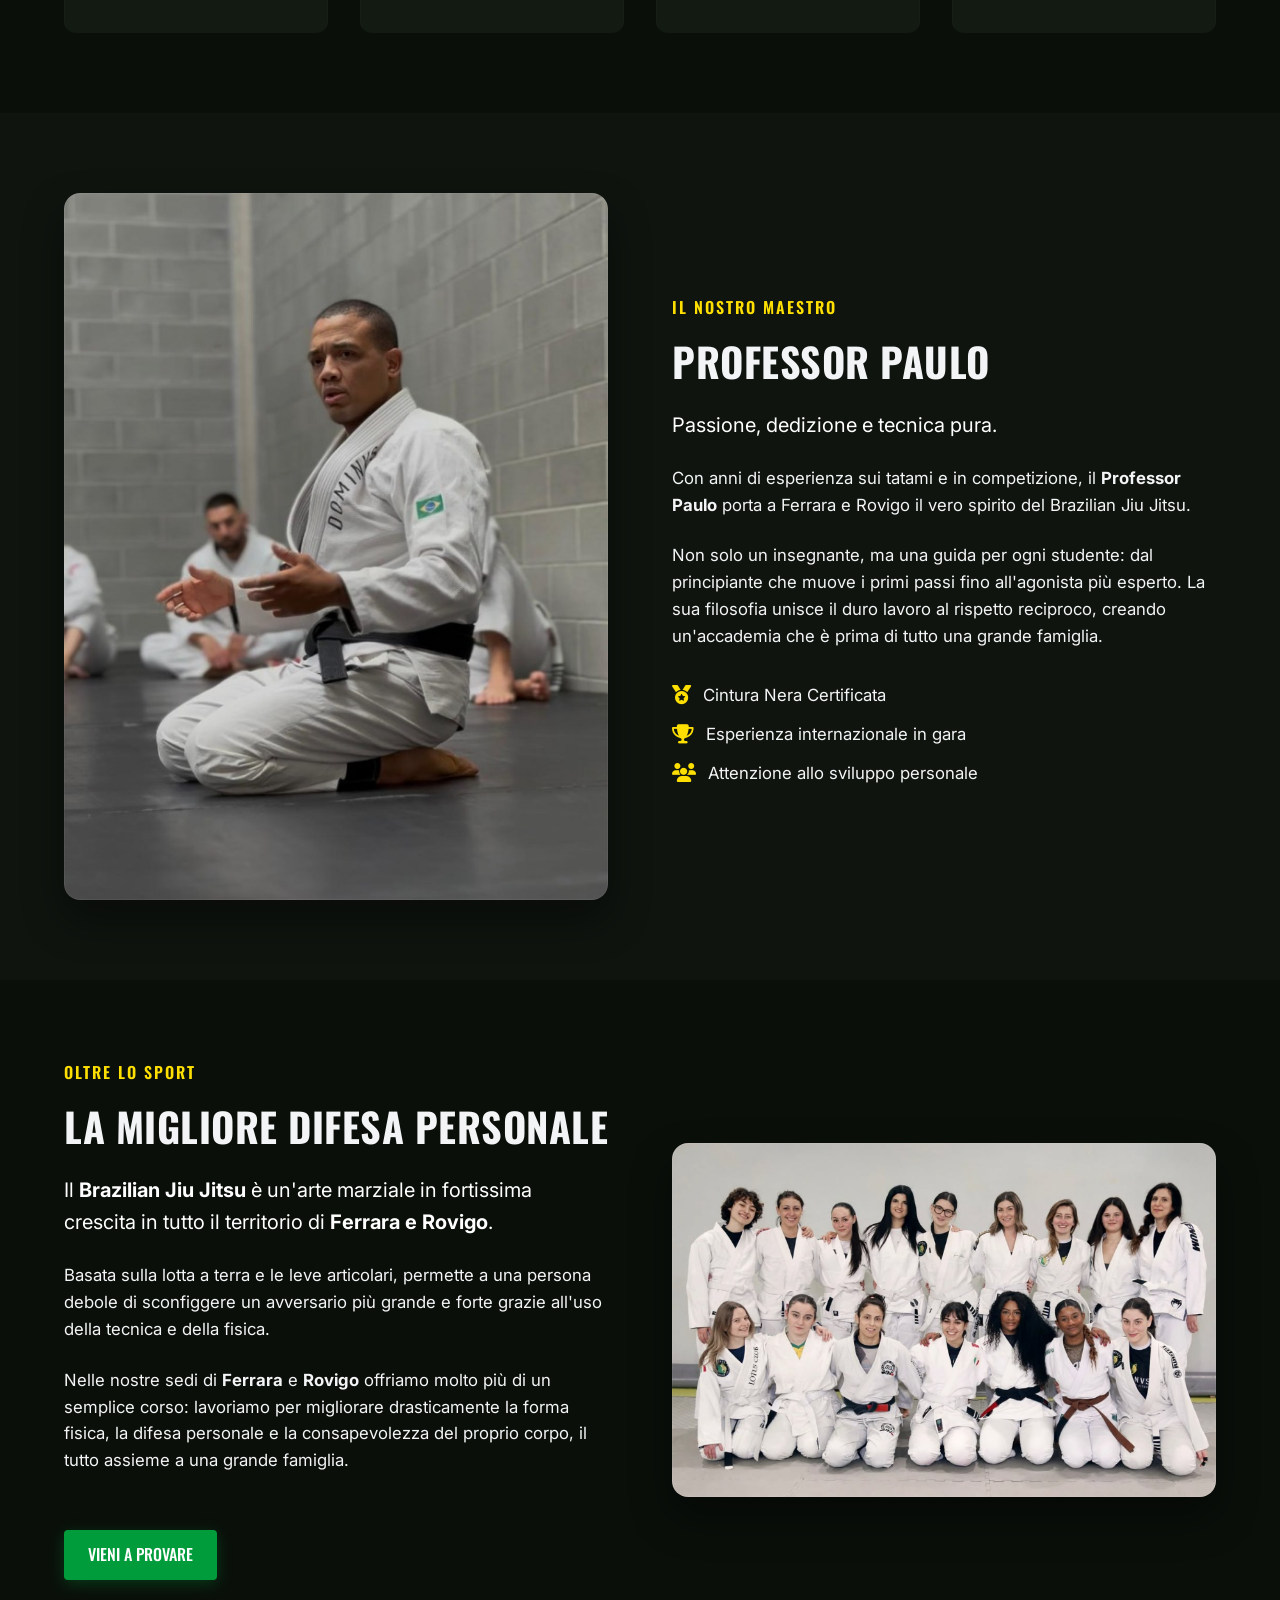
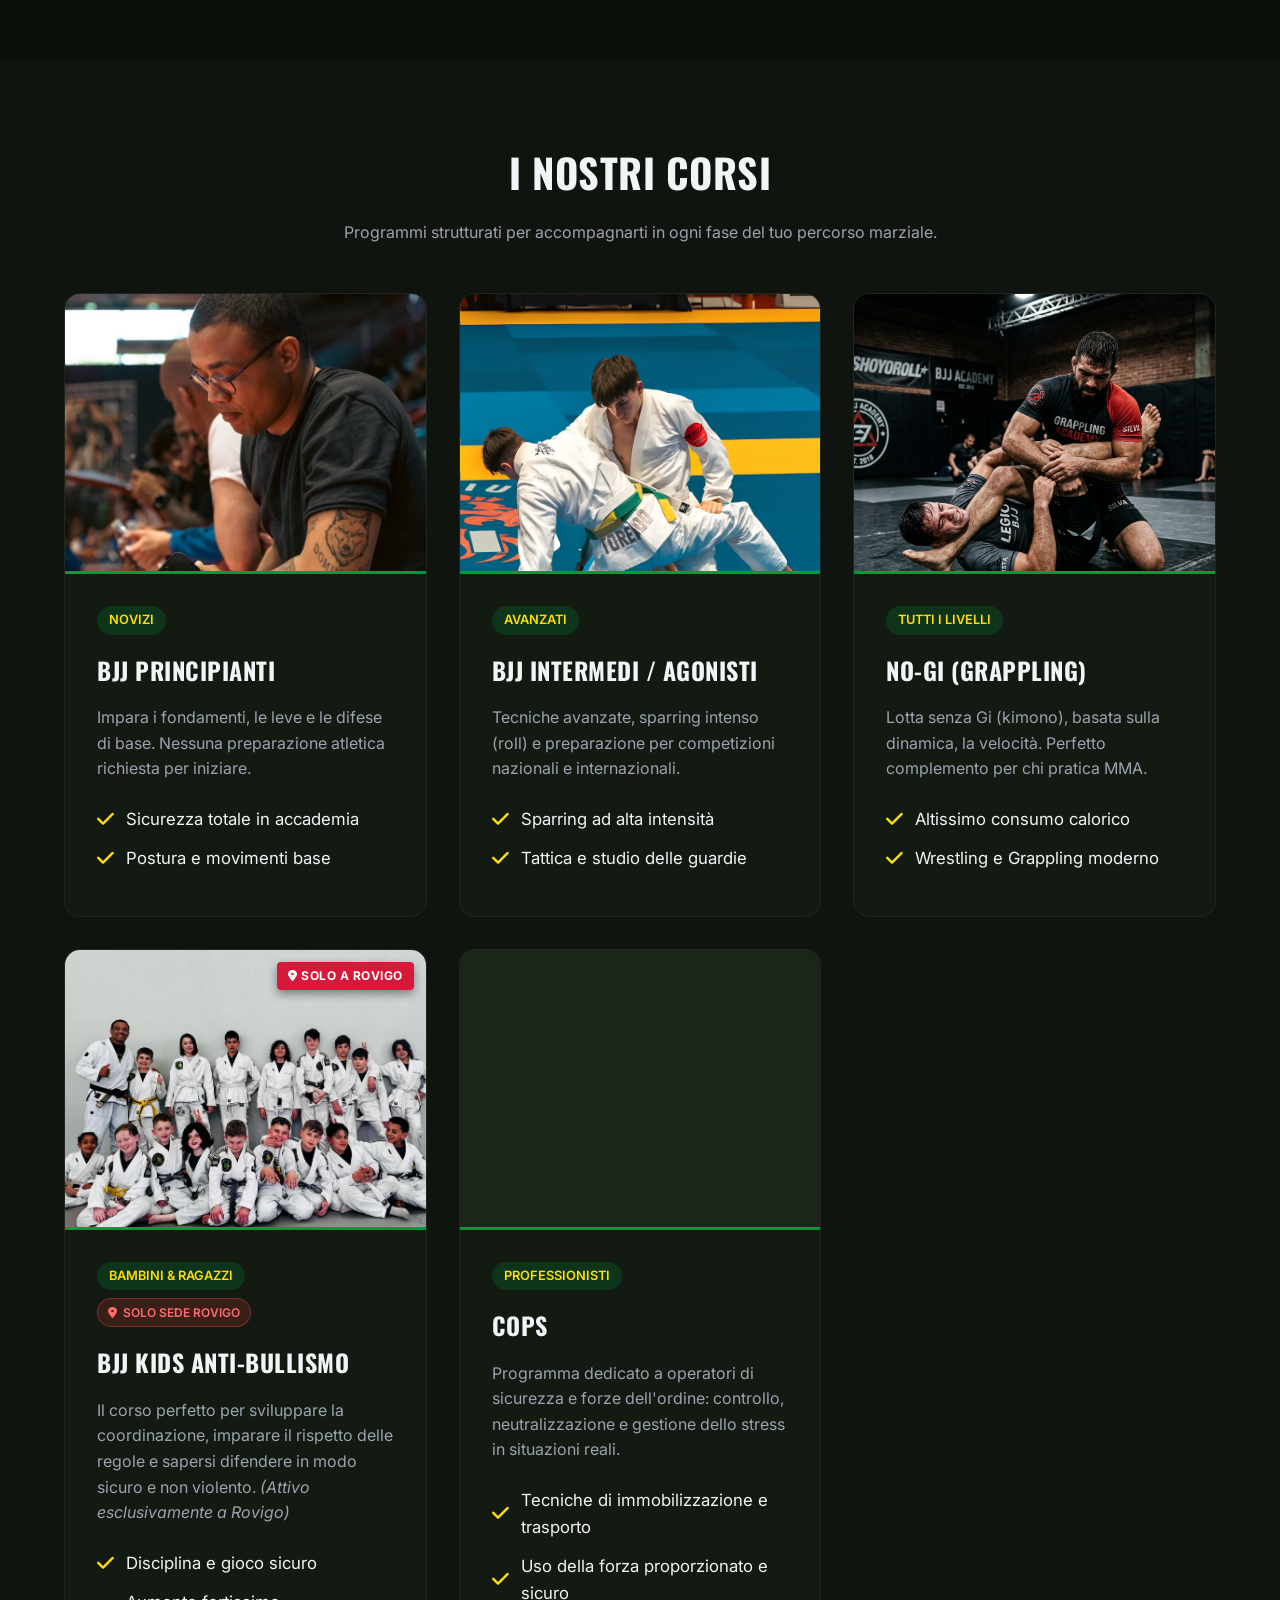
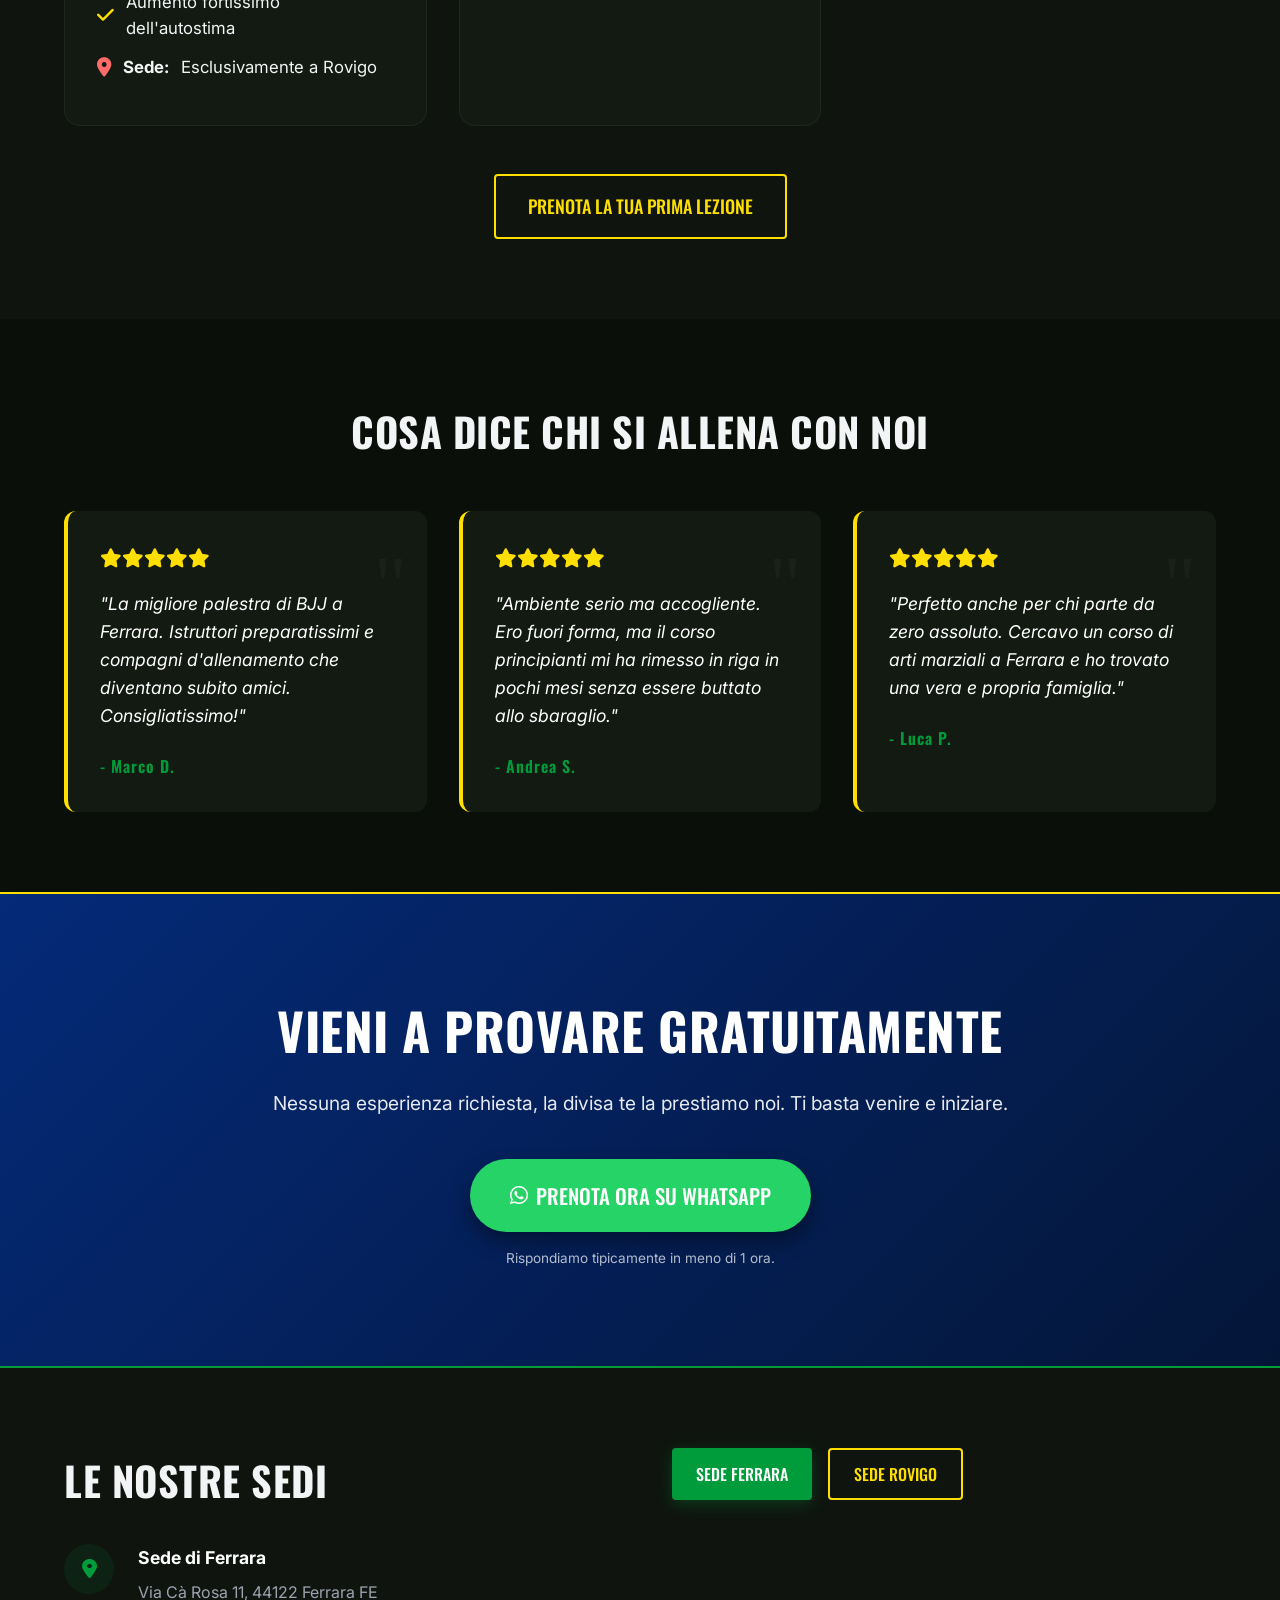
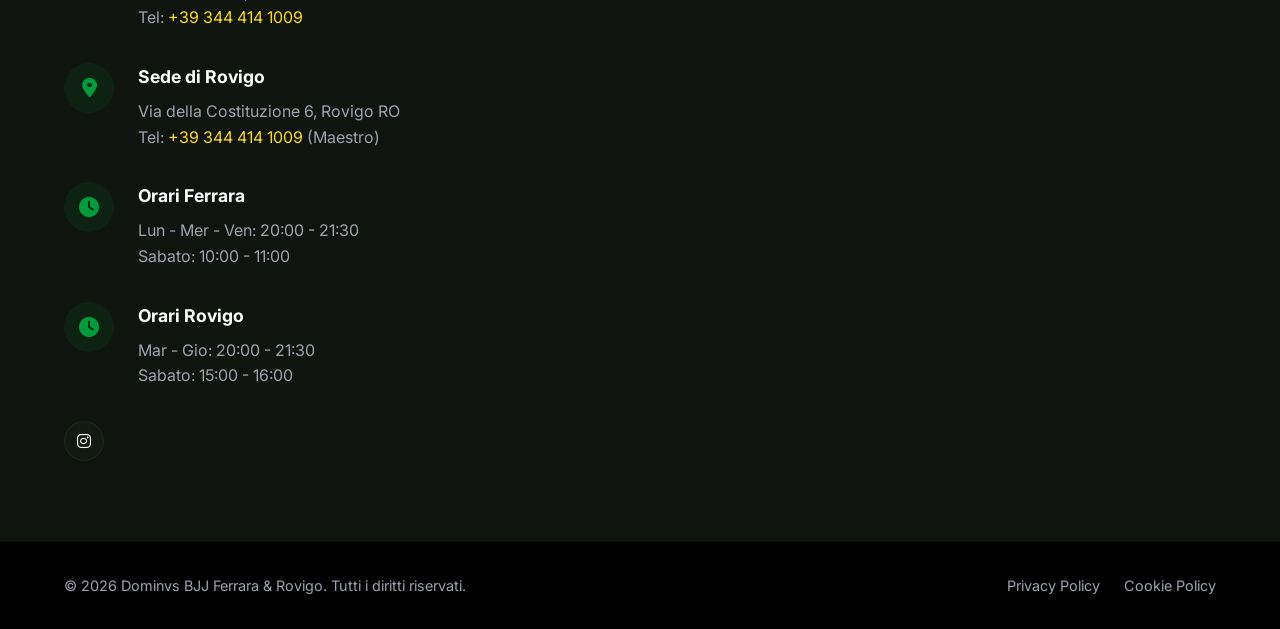
==== commit b12886be: "Aggiornata indicazione sede corso bambini: disponibile esclusivamente a Rovigo" ====
--- a/index.html
+++ b/index.html
@@ -286,15 +286,20 @@
                 <div class="course-card reveal panel-trigger" data-panel-id="course-kids" style="transition-delay: 0.4s;">
                     <div class="course-img"
                         style="background-image: url('images/course-kids.jpg'); background-position: center 10%;">
+                        <span class="course-tag-location"><i class="fas fa-map-marker-alt"></i> Solo a Rovigo</span>
                     </div>
                     <div class="course-content">
-                        <span class="course-level">Bambini & Ragazzi</span>
+                        <div class="course-header-meta">
+                            <span class="course-level">Bambini & Ragazzi</span>
+                            <span class="location-pill"><i class="fas fa-map-marker-alt"></i> Solo Sede Rovigo</span>
+                        </div>
                         <h3>BJJ Kids Anti-Bullismo</h3>
                         <p>Il corso perfetto per sviluppare la coordinazione, imparare il rispetto delle regole e
-                            sapersi difendere in modo sicuro e non violento.</p>
+                            sapersi difendere in modo sicuro e non violento. <em>(Attivo esclusivamente a Rovigo)</em></p>
                         <ul class="course-features">
                             <li><i class="fas fa-check"></i> Disciplina e gioco sicuro</li>
                             <li><i class="fas fa-check"></i> Aumento fortissimo dell'autostima</li>
+                            <li><i class="fas fa-map-marker-alt" style="color: #ff6b6b;"></i> <strong>Sede:</strong> Esclusivamente a Rovigo</li>
                         </ul>
                     </div>
                 </div>
--- a/css/style.css
+++ b/css/style.css
@@ -622,6 +622,49 @@
   text-transform: uppercase;
 }
 
+.course-header-meta {
+  display: flex;
+  align-items: center;
+  justify-content: space-between;
+  gap: 0.5rem;
+  margin-bottom: 1rem;
+  flex-wrap: wrap;
+}
+
+.course-header-meta .course-level {
+  margin-bottom: 0;
+}
+
+.location-pill {
+  display: inline-flex;
+  align-items: center;
+  gap: 0.35rem;
+  padding: 0.25rem 0.65rem;
+  background: rgba(229, 62, 62, 0.18);
+  border: 1px solid rgba(229, 62, 62, 0.4);
+  color: #ff6b6b;
+  font-size: 0.75rem;
+  border-radius: 50px;
+  font-weight: 600;
+  text-transform: uppercase;
+}
+
+.course-tag-location {
+  position: absolute;
+  top: 0.75rem;
+  right: 0.75rem;
+  background: rgba(217, 4, 41, 0.9);
+  color: #ffffff;
+  padding: 0.3rem 0.7rem;
+  border-radius: 4px;
+  font-size: 0.75rem;
+  font-weight: 700;
+  letter-spacing: 0.5px;
+  text-transform: uppercase;
+  backdrop-filter: blur(4px);
+  box-shadow: 0 4px 10px rgba(0, 0, 0, 0.4);
+}
+
 .course-card h3 {
   font-size: 1.5rem;
   margin-bottom: 1rem;
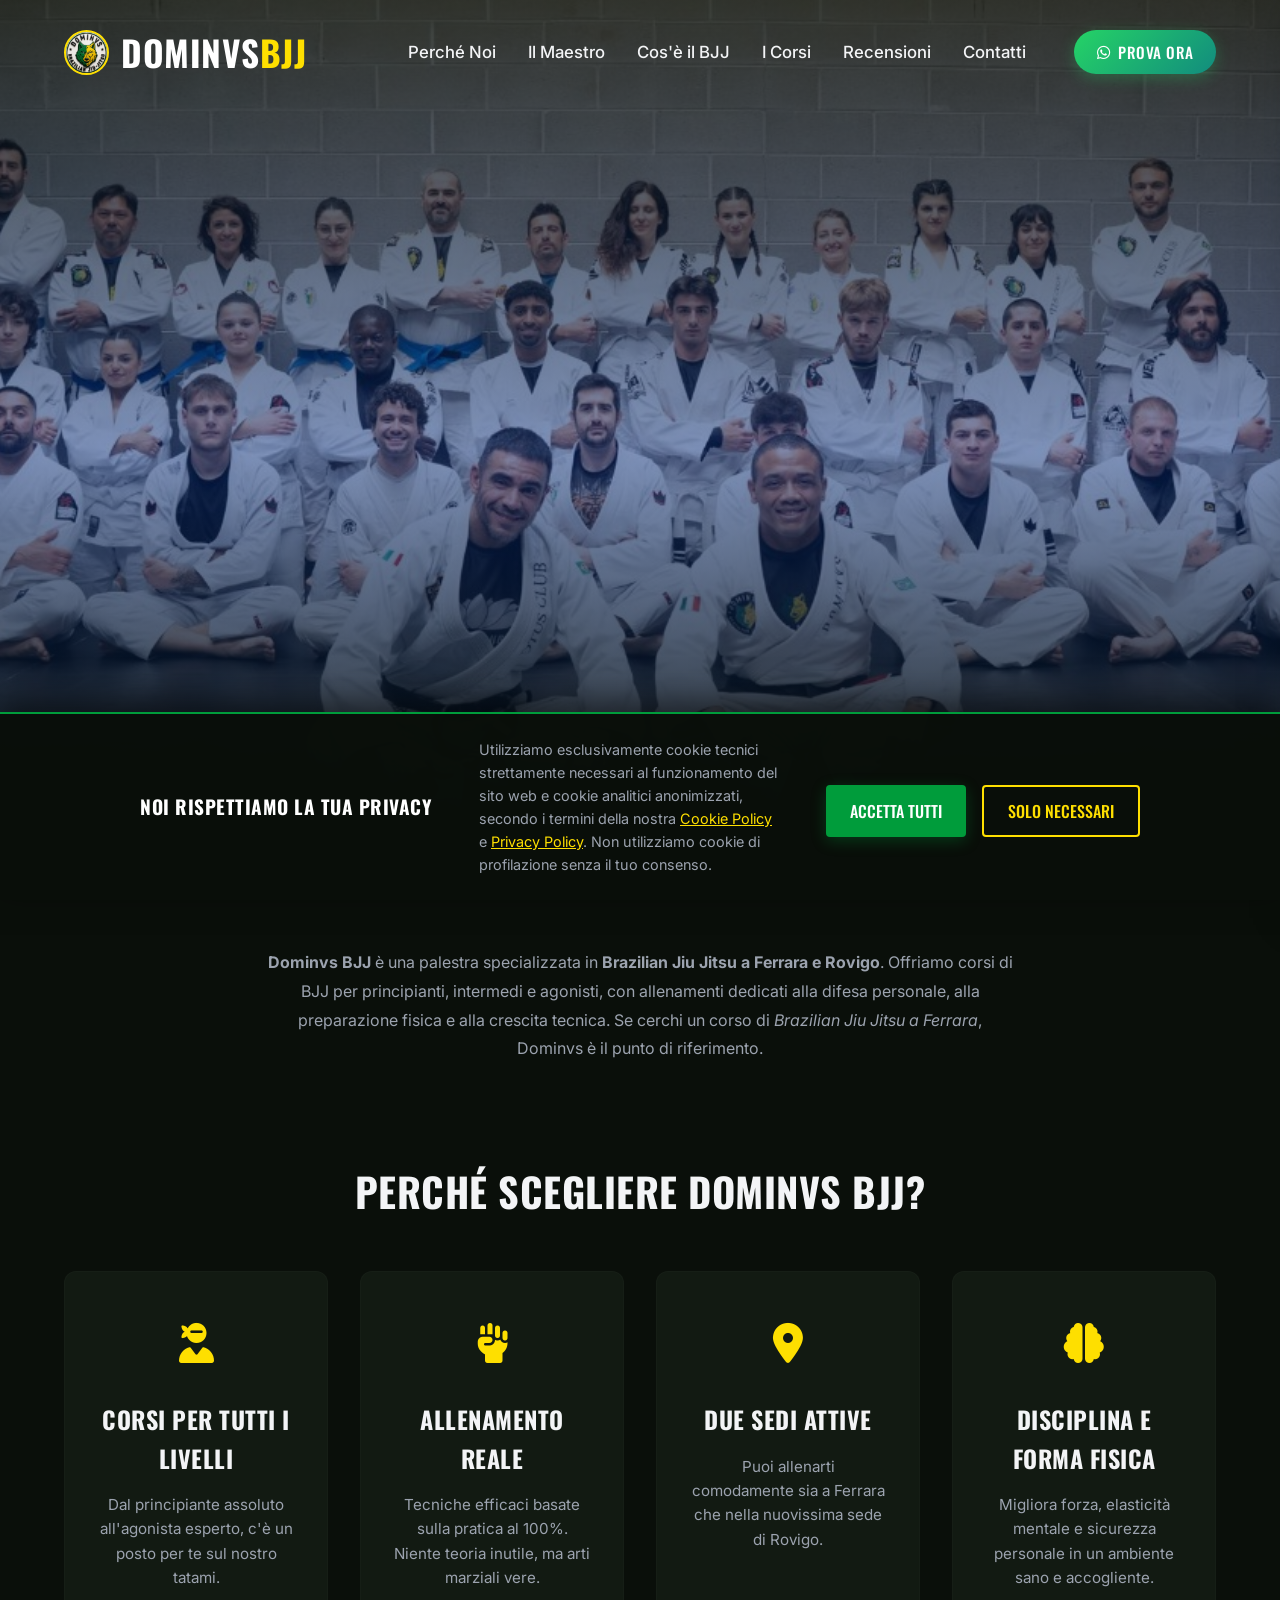
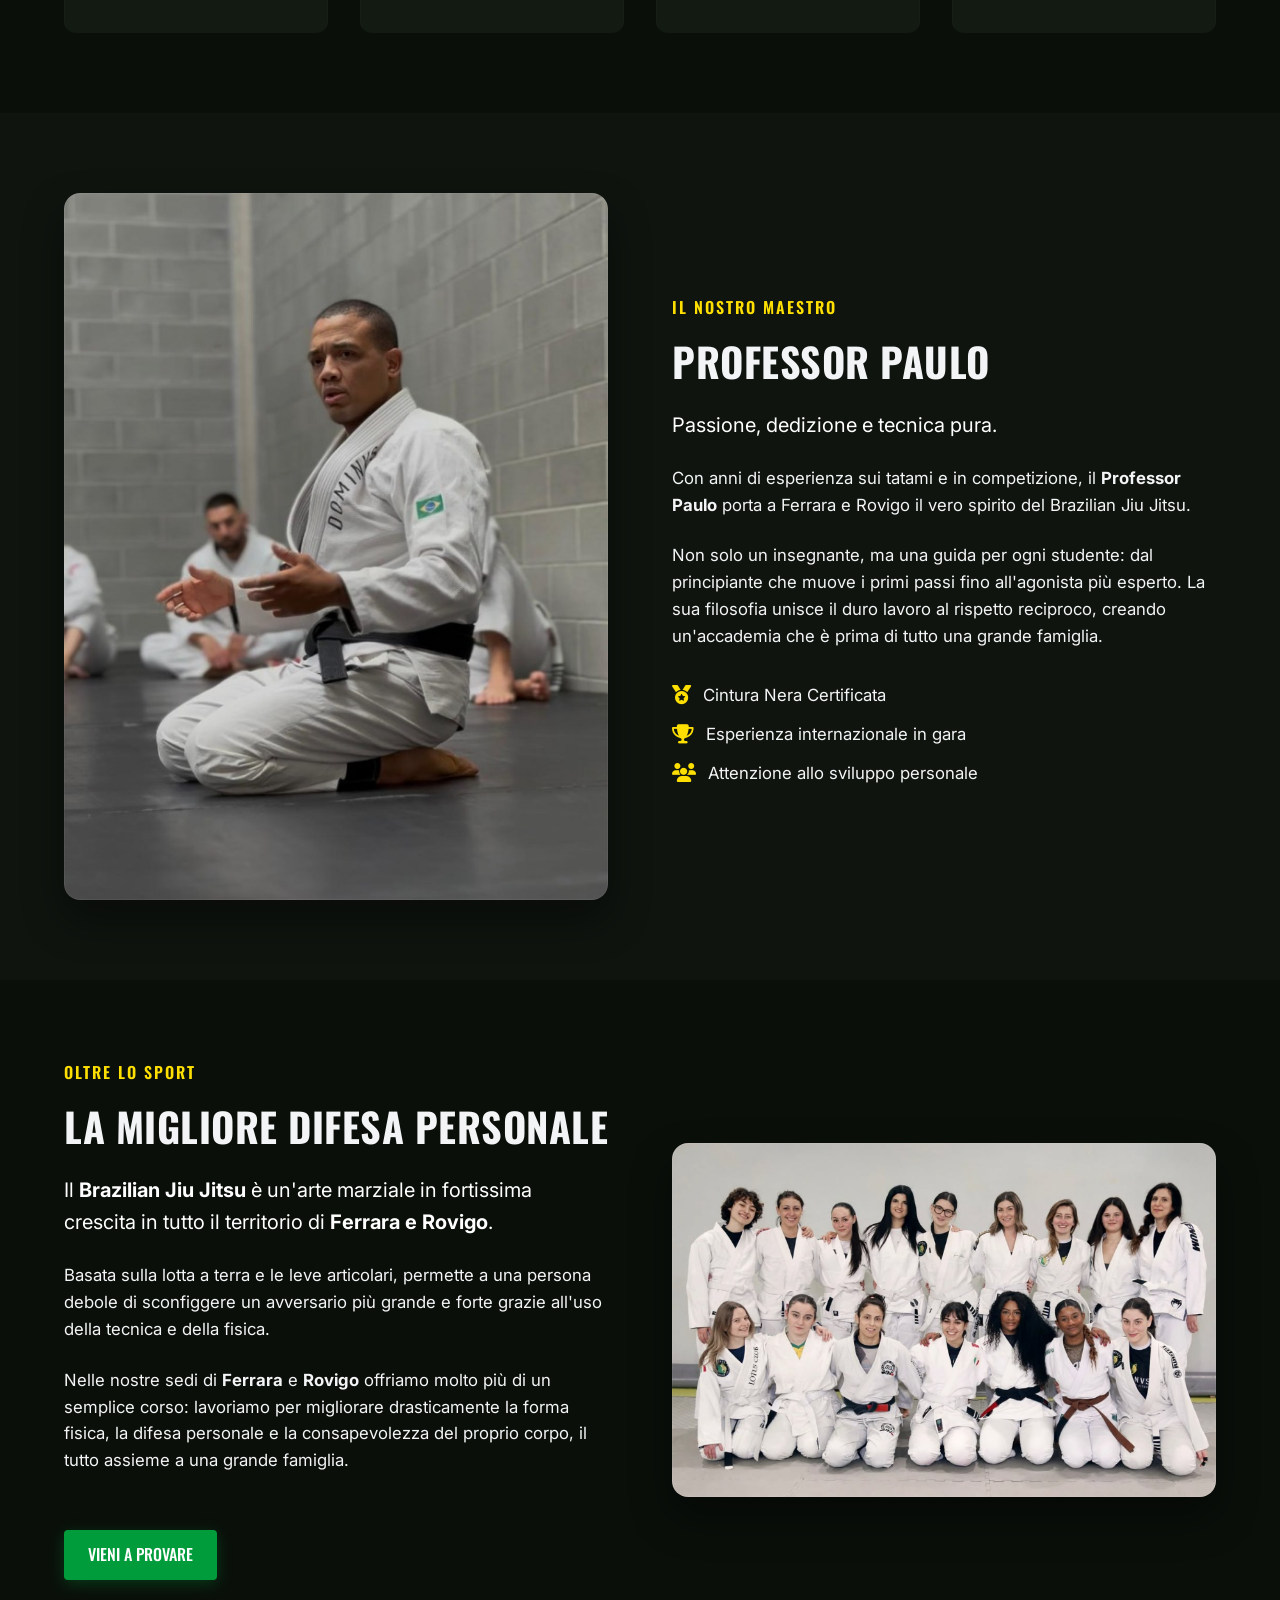
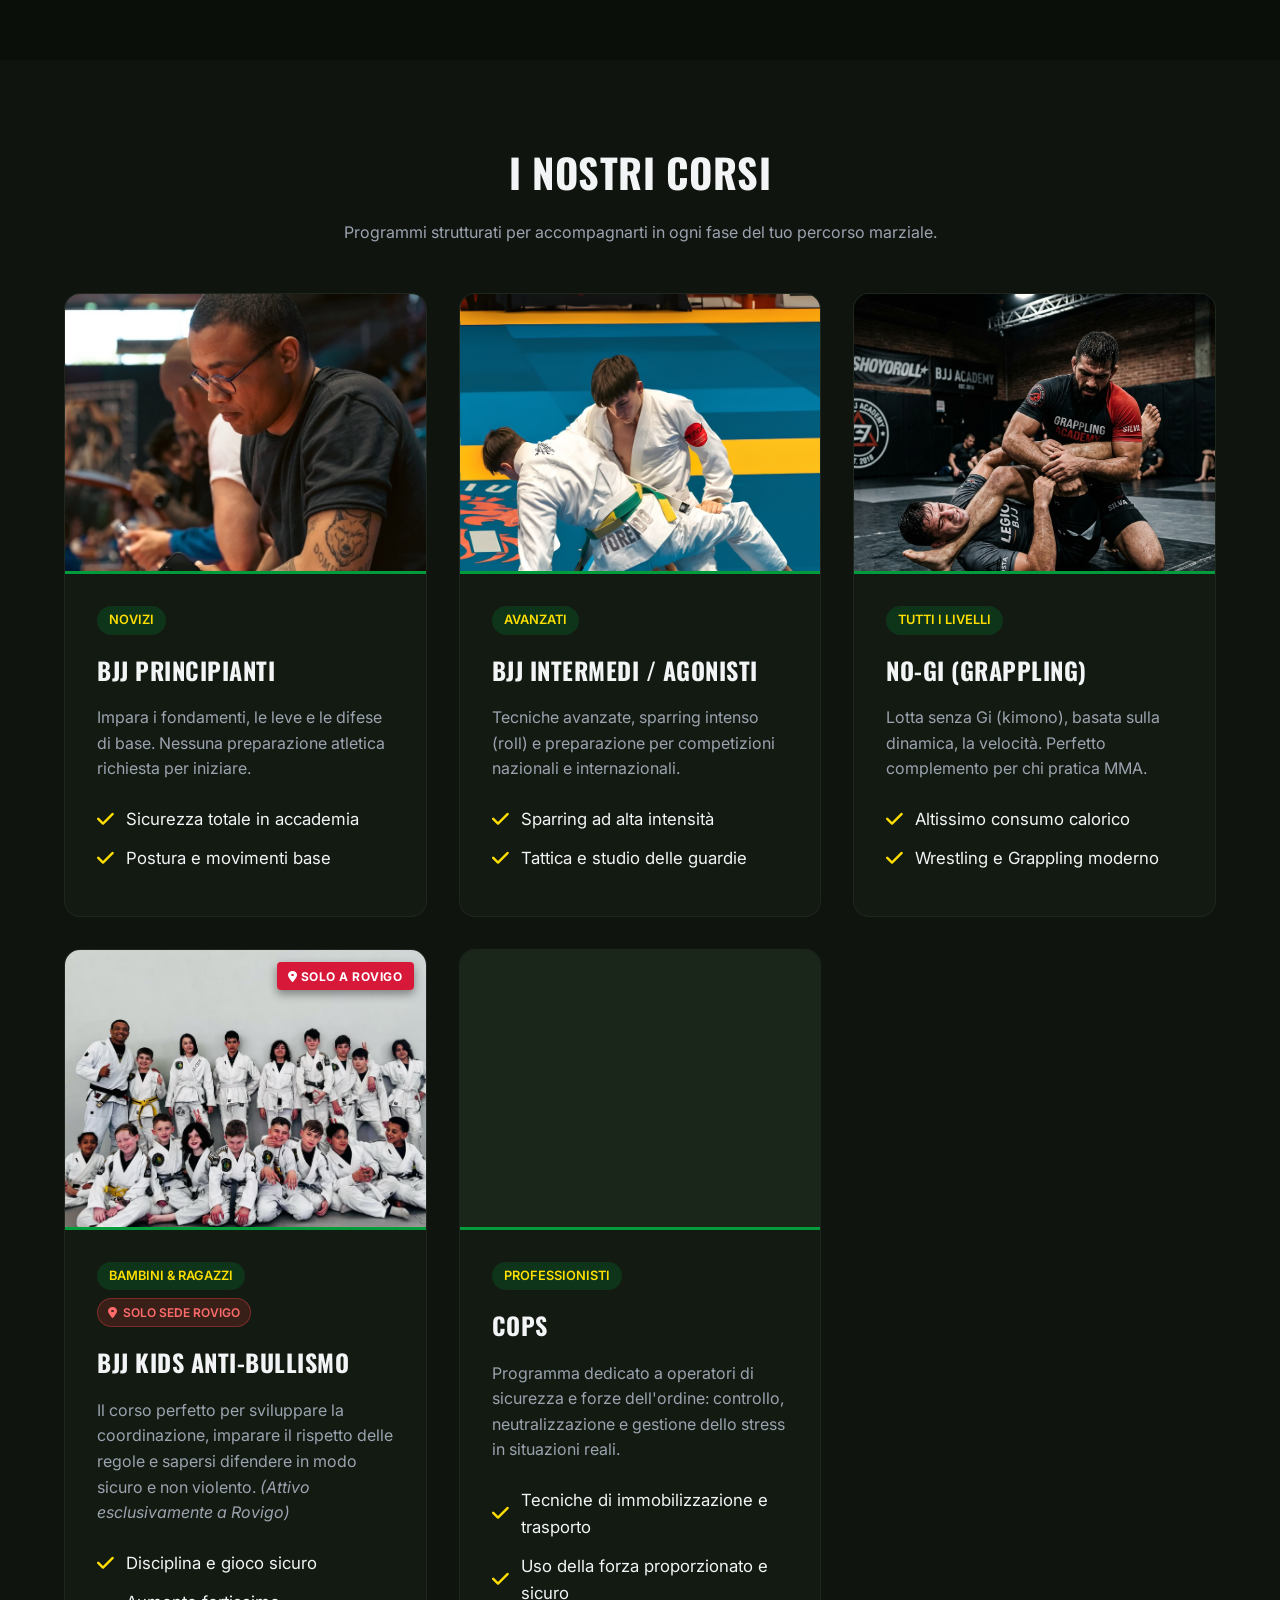
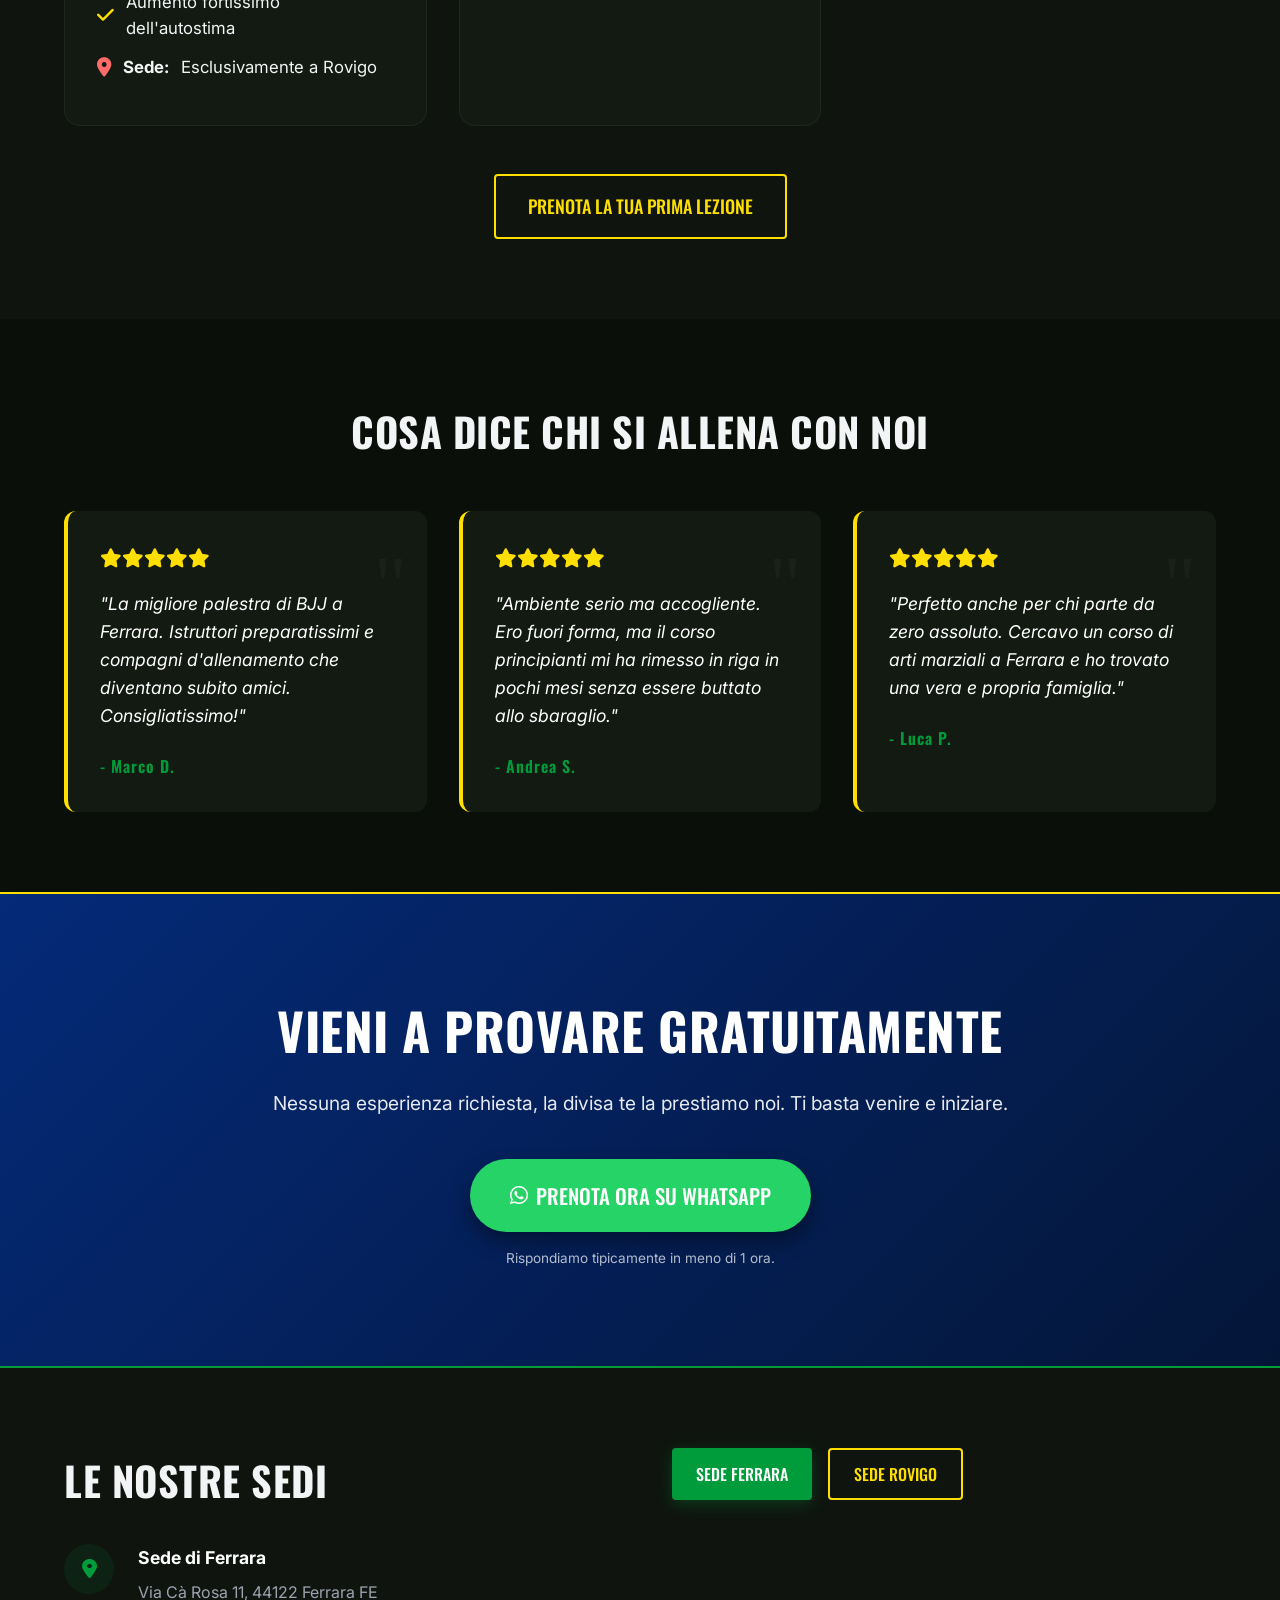
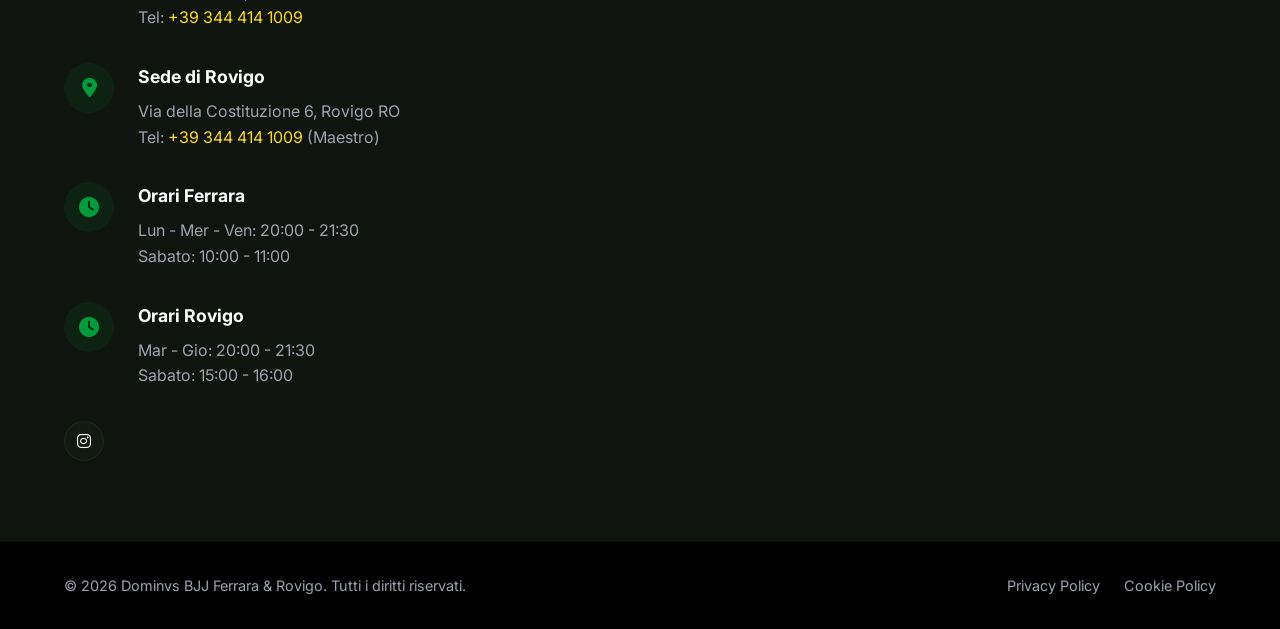
==== commit 8f65a305: "feat: nuova intro cinematografica con progressione cinture e logo Cintura dalla bianca alla nera, im" ====
--- a/index.html
+++ b/index.html
@@ -45,15 +45,55 @@
 </head>
 
 <body>
-    <!-- Preloader Cinematografico -->
-    <div id="preloader" class="preloader">
-        <div class="preloader-content">
-            <h2 class="logo preloader-logo">DOMINVS <span>BJJ</span></h2>
-            <div class="loader-line-wrapper">
-                <div class="loader-line"></div>
-            </div>
-            <p class="preloader-text">Preparazione al Tatami...</p>
-        </div>
+    <!-- Intro Cinematografica: dalla cintura bianca alla nera, poi il logo -->
+    <div id="intro" class="intro" aria-hidden="true">
+        <div class="intro-curtain intro-curtain--left"></div>
+        <div class="intro-curtain intro-curtain--right"></div>
+        <div class="intro-tatami"></div>
+
+        <div class="intro-stage">
+            <div class="intro-glow"></div>
+
+            <!-- Progressione cinture -->
+            <div class="intro-belt-block">
+                <div class="intro-belt">
+                    <div class="intro-belt-bar">
+                        <span style="--i:0"></span><span style="--i:1"></span><span style="--i:2"></span><span style="--i:3"></span>
+                    </div>
+                </div>
+                <div class="intro-rank">
+                    <span style="--i:0">Branca</span>
+                    <span style="--i:1">Azul</span>
+                    <span style="--i:2">Roxa</span>
+                    <span style="--i:3">Marrom</span>
+                    <span style="--i:4">Preta</span>
+                </div>
+            </div>
+
+            <div class="intro-flash"></div>
+
+            <!-- Logo + titolo -->
+            <div class="intro-brand">
+                <div class="intro-logo-wrap">
+                    <div class="intro-ring intro-ring--green"></div>
+                    <div class="intro-ring intro-ring--gold"></div>
+                    <div class="intro-orbit"></div>
+                    <div class="intro-sparks"></div>
+                    <div class="intro-logo">
+                        <img src="images/logo.jpg" alt="">
+                    </div>
+                </div>
+                <h2 class="intro-title">
+                    <span style="--i:0">D</span><span style="--i:1">O</span><span style="--i:2">M</span><span
+                        style="--i:3">I</span><span style="--i:4">N</span><span style="--i:5">V</span><span
+                        style="--i:6">S</span>
+                </h2>
+                <p class="intro-sub"><span class="intro-rule"></span>Brazilian Jiu-Jitsu<span class="intro-rule"></span></p>
+                <p class="intro-cities">Ferrara · Rovigo</p>
+            </div>
+        </div>
+
+        <button type="button" class="intro-skip" id="intro-skip">Salta <i class="fas fa-forward"></i></button>
     </div>
 
     <!-- Cookie Banner (GDPR Strict) -->
--- a/css/style.css
+++ b/css/style.css
@@ -1119,85 +1119,573 @@
 }
 
 /* ==================================
-   PRELOADER CINEMATOGRAFICO
+   INTRO CINEMATOGRAFICA
+   Timeline (moltiplicata per --t):
+   0.2s cintura bianca -> 0.7-2.2s azul/roxa/marrom/preta -> 2.2s gradi
+   2.65s la cintura collassa -> 2.8s il logo atterra (onda d'urto + scintille)
+   3.3s DOMINVS lettera per lettera -> ~4.9s apertura a sipario
    ================================== */
-.preloader {
+.intro {
+  --t: 1;
+  --belt-white: #f1efe9;
+  --belt-blue: #1d4fc4;
+  --belt-purple: #6b2d93;
+  --belt-brown: #6e4122;
+  --belt-black: #111111;
   position: fixed;
+  inset: 0;
+  z-index: 99999;
+  overflow: hidden;
+  display: grid;
+  place-items: center;
+  font-family: var(--font-heading);
+  /* Failsafe: se il JS non parte, l'intro sparisce comunque */
+  animation: introFailsafe 0.4s ease forwards calc(9s * var(--t));
+}
+
+.intro--fast { --t: 0.55; }
+
+body.intro-active { overflow: hidden; }
+
+/* Sipario: le due metà si aprono in uscita */
+.intro-curtain {
+  position: absolute;
   top: 0;
+  bottom: 0;
+  width: 50.5%;
+  background: var(--color-bg-dark);
+  transition: transform 1s cubic-bezier(0.77, 0, 0.175, 1);
+}
+
+.intro-curtain--left { left: 0; }
+.intro-curtain--right { right: 0; }
+
+.intro-curtain::after {
+  content: '';
+  position: absolute;
+  top: 0;
+  bottom: 0;
+  width: 4px;
+  opacity: 0;
+  transition: opacity 0.2s ease;
+}
+
+.intro-curtain--left::after {
+  right: 0;
+  background: var(--color-accent);
+  box-shadow: 0 0 25px 4px rgba(0, 156, 59, 0.8);
+}
+
+.intro-curtain--right::after {
   left: 0;
+  background: var(--color-gold);
+  box-shadow: 0 0 25px 4px rgba(254, 223, 0, 0.7);
+}
+
+/* Tatami in prospettiva */
+.intro-tatami {
+  position: absolute;
+  left: -50%;
+  right: -50%;
+  top: 45%;
+  bottom: -10%;
+  background-image:
+    linear-gradient(rgba(0, 156, 59, 0.22) 2px, transparent 2px),
+    linear-gradient(90deg, rgba(0, 156, 59, 0.22) 2px, transparent 2px);
+  background-size: 90px 90px;
+  transform: perspective(500px) rotateX(62deg);
+  transform-origin: center top;
+  -webkit-mask-image: linear-gradient(to bottom, transparent 0%, #000 35%, #000 70%, transparent 100%);
+  mask-image: linear-gradient(to bottom, transparent 0%, #000 35%, #000 70%, transparent 100%);
+  opacity: 0;
+  animation:
+    introFadeIn calc(0.8s * var(--t)) ease forwards,
+    tatamiScroll 3s linear infinite;
+  transition: opacity 0.4s ease;
+}
+
+.intro-stage {
+  position: relative;
   width: 100%;
-  height: 100vh;
-  background-color: var(--color-bg-dark);
-  z-index: 99999;
-  display: flex;
-  justify-content: center;
+  height: 100%;
+  display: grid;
+  grid-template: 100% / 100%;
+  place-items: center;
+  overflow: hidden;
+  transition: opacity 0.45s ease, transform 0.6s ease, filter 0.45s ease;
+}
+
+.intro-stage > * { grid-area: 1 / 1; }
+
+.intro-glow {
+  /* Fuori dalla griglia: essendo più largo dello schermo la allargherebbe */
+  position: absolute;
+  top: 50%;
+  left: 50%;
+  width: min(700px, 140vw);
+  height: min(700px, 140vw);
+  margin: calc(min(700px, 140vw) / -2) 0 0 calc(min(700px, 140vw) / -2);
+  border-radius: 50%;
+  background:
+    radial-gradient(circle at 40% 45%, rgba(0, 156, 59, 0.35), transparent 55%),
+    radial-gradient(circle at 60% 55%, rgba(254, 223, 0, 0.18), transparent 55%);
+  filter: blur(30px);
+  opacity: 0;
+  animation: glowIn calc(1s * var(--t)) ease forwards calc(2.8s * var(--t)),
+             glowPulse 3s ease-in-out infinite calc(3.8s * var(--t));
+}
+
+/* ---------- Cintura ---------- */
+.intro-belt-block {
+  display: flex;
+  flex-direction: column;
   align-items: center;
-  transition: transform 0.8s cubic-bezier(0.77, 0, 0.175, 1), opacity 0.8s ease;
-}
-
-.preloader.slide-up {
-  transform: translateY(-100%);
+  gap: 1.4rem;
+  animation: beltOut calc(0.35s * var(--t)) cubic-bezier(0.7, 0, 0.84, 0) forwards calc(2.65s * var(--t));
+}
+
+.intro-belt {
+  position: relative;
+  width: min(520px, 82vw);
+  height: 34px;
+  border-radius: 3px;
+  background-color: var(--belt-white);
+  box-shadow: 0 10px 30px rgba(0, 0, 0, 0.6);
+  transform: scaleX(0);
+  animation:
+    beltDraw calc(0.5s * var(--t)) cubic-bezier(0.16, 1, 0.3, 1) forwards calc(0.2s * var(--t)),
+    beltColors calc(1.5s * var(--t)) linear forwards calc(0.7s * var(--t));
+}
+
+/* Cuciture longitudinali tipiche della cintura */
+.intro-belt::before {
+  content: '';
+  position: absolute;
+  inset: 0;
+  border-radius: inherit;
+  background: repeating-linear-gradient(0deg,
+      transparent 0 4px,
+      rgba(0, 0, 0, 0.14) 4px 5px);
+  pointer-events: none;
+}
+
+/* Lampo che attraversa la cintura ad ogni promozione */
+.intro-belt::after {
+  content: '';
+  position: absolute;
+  inset: 0;
+  background: linear-gradient(100deg, transparent 30%, rgba(255, 255, 255, 0.55) 50%, transparent 70%);
+  background-size: 250% 100%;
+  background-position: 150% 0;
+  mix-blend-mode: overlay;
+  animation: beltSheen calc(0.3s * var(--t)) ease-out 5 calc(0.7s * var(--t));
+}
+
+/* Ponteira: nera, diventa rossa sulla cintura nera */
+.intro-belt-bar {
+  position: absolute;
+  top: 0;
+  bottom: 0;
+  right: 9%;
+  width: 22%;
+  background: var(--belt-black);
+  display: flex;
+  justify-content: flex-end;
+  gap: 7%;
+  padding: 0 7%;
+  animation: barColor calc(1.5s * var(--t)) linear forwards calc(0.7s * var(--t));
+}
+
+.intro-belt-bar span {
+  width: 8%;
+  height: 100%;
+  background: #fff;
+  transform: scaleY(0);
+  animation: stripeIn calc(0.18s * var(--t)) cubic-bezier(0.34, 1.56, 0.64, 1) forwards calc((2.25s + var(--i) * 0.09s) * var(--t));
+}
+
+.intro-rank {
+  position: relative;
+  height: 1.6em;
+  width: 12em;
+  font-size: 1.05rem;
+  letter-spacing: 0.5em;
+  text-transform: uppercase;
+  color: var(--color-gold);
+}
+
+.intro-rank span {
+  position: absolute;
+  inset: 0;
+  text-align: center;
+  padding-left: 0.5em;
+  opacity: 0;
+  animation: rankFlash calc(0.3s * var(--t)) ease forwards calc((0.7s + var(--i) * 0.3s) * var(--t));
+}
+
+.intro-rank span:last-child {
+  color: #fff;
+  animation-name: rankHold;
+}
+
+/* ---------- Impatto ---------- */
+.intro-flash {
+  width: 100%;
+  height: 100%;
+  background: radial-gradient(circle, rgba(255, 255, 255, 0.95) 0%, rgba(254, 223, 0, 0.4) 25%, transparent 60%);
   opacity: 0;
   pointer-events: none;
-}
-
-.preloader-content {
-  text-align: center;
+  animation: flash calc(0.6s * var(--t)) ease-out forwards calc(2.85s * var(--t));
+}
+
+/* ---------- Logo + titolo ---------- */
+.intro-brand {
   display: flex;
   flex-direction: column;
   align-items: center;
-  gap: 1.5rem;
-}
-
-.preloader-logo {
-  font-size: 3.5rem;
-  letter-spacing: 2px;
-  animation: pulse-glow 2s infinite alternate;
-}
-
-.loader-line-wrapper {
-  width: 250px;
+  text-align: center;
+  padding: 0 16px;
+  animation: impactShake calc(0.4s * var(--t)) ease-out calc(3.05s * var(--t));
+}
+
+.intro-logo-wrap {
+  position: relative;
+  width: min(230px, 52vw);
+  aspect-ratio: 1;
+  margin-bottom: 1.6rem;
+}
+
+.intro-logo {
+  position: relative;
+  width: 100%;
+  height: 100%;
+  border-radius: 50%;
+  overflow: hidden;
+  box-shadow: 0 0 0 3px rgba(254, 223, 0, 0.9), 0 0 50px rgba(0, 156, 59, 0.6), 0 25px 60px rgba(0, 0, 0, 0.7);
+  opacity: 0;
+  transform: scale(2.6) rotate(-25deg);
+  filter: blur(14px);
+  animation: logoSlam calc(0.65s * var(--t)) cubic-bezier(0.2, 1.3, 0.4, 1) forwards calc(2.8s * var(--t));
+}
+
+.intro-logo img {
+  width: 100%;
+  height: 100%;
+  display: block;
+  object-fit: cover;
+  transform: scale(1.04);
+}
+
+/* Riflesso metallico sul badge */
+.intro-logo::after {
+  content: '';
+  position: absolute;
+  inset: 0;
+  background: linear-gradient(115deg, transparent 35%, rgba(255, 255, 255, 0.75) 50%, transparent 65%);
+  transform: translateX(-120%);
+  animation: logoShine calc(0.9s * var(--t)) ease-in-out forwards calc(3.55s * var(--t));
+}
+
+.intro-ring {
+  position: absolute;
+  inset: 0;
+  border-radius: 50%;
+  opacity: 0;
+  pointer-events: none;
+}
+
+.intro-ring--green {
+  border: 3px solid var(--color-accent);
+  box-shadow: 0 0 20px rgba(0, 156, 59, 0.8);
+  animation: shockwave calc(0.9s * var(--t)) cubic-bezier(0.1, 0.8, 0.3, 1) forwards calc(3.05s * var(--t));
+}
+
+.intro-ring--gold {
+  border: 2px solid var(--color-gold);
+  box-shadow: 0 0 20px rgba(254, 223, 0, 0.7);
+  animation: shockwave calc(1.1s * var(--t)) cubic-bezier(0.1, 0.8, 0.3, 1) forwards calc(3.2s * var(--t));
+}
+
+.intro-orbit {
+  position: absolute;
+  inset: -16px;
+  border-radius: 50%;
+  border: 2px dashed rgba(254, 223, 0, 0.45);
+  opacity: 0;
+  animation:
+    introFadeIn calc(0.6s * var(--t)) ease forwards calc(3.3s * var(--t)),
+    orbitSpin 14s linear infinite;
+}
+
+.intro-orbit::before {
+  content: '';
+  position: absolute;
+  top: -6px;
+  left: 50%;
+  width: 10px;
+  height: 10px;
+  margin-left: -5px;
+  border-radius: 50%;
+  background: var(--color-gold);
+  box-shadow: 0 0 14px 3px rgba(254, 223, 0, 0.9);
+}
+
+.intro-sparks {
+  position: absolute;
+  inset: 0;
+  pointer-events: none;
+}
+
+.intro-sparks i {
+  position: absolute;
+  top: 50%;
+  left: 50%;
+  width: 3px;
+  height: var(--len, 22px);
+  margin-left: -1.5px;
+  border-radius: 3px;
+  background: var(--c, var(--color-gold));
+  box-shadow: 0 0 8px var(--c, var(--color-gold));
+  opacity: 0;
+  transform: rotate(var(--a)) translateY(0);
+  animation: spark calc(0.75s * var(--t)) cubic-bezier(0.15, 0.8, 0.3, 1) forwards calc(3.02s * var(--t));
+}
+
+.intro-title {
+  display: flex;
+  justify-content: center;
+  overflow: hidden;
+  margin: 0;
+  padding: 0.05em 0 0.05em 0.28em;
+  font-size: clamp(2.6rem, 11vw, 4.6rem);
+  font-weight: 700;
+  line-height: 1.1;
+  letter-spacing: 0.28em;
+  color: #fff;
+  text-shadow: 0 0 30px rgba(0, 156, 59, 0.55);
+}
+
+.intro-title span {
+  display: inline-block;
+  opacity: 0;
+  transform: translateY(110%) skewY(8deg);
+  animation: letterUp calc(0.6s * var(--t)) cubic-bezier(0.16, 1, 0.3, 1) forwards calc((3.3s + var(--i) * 0.06s) * var(--t));
+}
+
+.intro-sub {
+  display: flex;
+  align-items: center;
+  gap: 0.9rem;
+  margin: 0.6rem 0 0;
+  font-size: clamp(0.8rem, 3.2vw, 1.05rem);
+  font-weight: 500;
+  letter-spacing: 0.35em;
+  text-transform: uppercase;
+  color: var(--color-gold);
+  opacity: 0;
+  animation: introFadeUp calc(0.6s * var(--t)) ease forwards calc(3.8s * var(--t));
+}
+
+.intro-rule {
+  display: block;
+  width: clamp(18px, 6vw, 48px);
   height: 2px;
-  background-color: rgba(255, 255, 255, 0.1);
+  background: linear-gradient(90deg, var(--color-accent), var(--color-gold));
+}
+
+.intro-rule:last-child { transform: scaleX(-1); }
+
+.intro-cities {
+  margin: 0.5rem 0 0;
+  font-family: var(--font-main);
+  font-size: 0.8rem;
+  letter-spacing: 0.3em;
+  text-transform: uppercase;
+  color: var(--color-text-muted);
+  opacity: 0;
+  animation: introFadeUp calc(0.6s * var(--t)) ease forwards calc(4s * var(--t));
+}
+
+.intro-skip {
+  position: absolute;
+  right: 20px;
+  bottom: 20px;
+  z-index: 2;
+  padding: 0.55rem 1.1rem;
+  border: 1px solid rgba(255, 255, 255, 0.25);
   border-radius: 50px;
-  overflow: hidden;
-  position: relative;
-}
-
-.loader-line {
-  position: absolute;
-  top: 0;
-  left: -50%;
-  width: 50%;
-  height: 100%;
-  background-color: var(--color-accent);
-  border-radius: 50px;
-  animation: loading-bar 1.5s cubic-bezier(0.4, 0, 0.2, 1) infinite;
-}
-
-.preloader-text {
+  background: rgba(255, 255, 255, 0.06);
+  color: var(--color-text-muted);
+  font-family: var(--font-heading);
+  font-size: 0.8rem;
+  letter-spacing: 0.15em;
+  text-transform: uppercase;
+  cursor: pointer;
+  opacity: 0;
+  animation: introFadeIn 0.4s ease forwards calc(0.8s * var(--t));
+  transition: color 0.2s ease, border-color 0.2s ease, background 0.2s ease;
+}
+
+.intro-skip:hover,
+.intro-skip:focus-visible {
   color: var(--color-gold);
-  font-size: 0.95rem;
-  font-family: var(--font-heading);
-  text-transform: uppercase;
-  letter-spacing: 3px;
-  animation: blink 1.5s infinite;
-}
-
-@keyframes loading-bar {
-  0% { left: -50%; width: 50%; }
-  50% { left: 25%; width: 50%; }
-  100% { left: 100%; width: 50%; }
-}
-
-@keyframes pulse-glow {
-  0% { text-shadow: 0 0 10px rgba(0, 156, 59, 0); transform: scale(1); }
-  100% { text-shadow: 0 0 25px rgba(0, 156, 59, 1); transform: scale(1.05); }
-}
-
-@keyframes blink {
-  0%, 100% { opacity: 1; }
-  50% { opacity: 0.4; }
+  border-color: var(--color-gold);
+  background: rgba(254, 223, 0, 0.08);
+}
+
+/* ---------- Uscita a sipario ---------- */
+.intro.intro--exit .intro-stage {
+  opacity: 0;
+  transform: scale(1.12);
+  filter: blur(6px);
+}
+
+.intro.intro--exit .intro-tatami,
+.intro.intro--exit .intro-skip {
+  opacity: 0 !important;
+}
+
+.intro.intro--exit .intro-curtain::after { opacity: 1; }
+
+.intro.intro--exit .intro-curtain--left {
+  transform: translateX(-102%);
+  transition-delay: 0.15s;
+}
+
+.intro.intro--exit .intro-curtain--right {
+  transform: translateX(102%);
+  transition-delay: 0.15s;
+}
+
+.intro.intro--exit { pointer-events: none; }
+
+/* ---------- Keyframes ---------- */
+@keyframes introFadeIn { to { opacity: 1; } }
+
+@keyframes introFadeUp {
+  from { opacity: 0; transform: translateY(14px); }
+  to { opacity: 1; transform: translateY(0); }
+}
+
+@keyframes introFailsafe {
+  to { opacity: 0; visibility: hidden; pointer-events: none; }
+}
+
+@keyframes tatamiScroll {
+  from { background-position: 0 0; }
+  to { background-position: 0 90px; }
+}
+
+@keyframes beltDraw {
+  to { transform: scaleX(1); }
+}
+
+@keyframes beltColors {
+  0%, 19.99% { background-color: var(--belt-white); }
+  20%, 39.99% { background-color: var(--belt-blue); }
+  40%, 59.99% { background-color: var(--belt-purple); }
+  60%, 79.99% { background-color: var(--belt-brown); }
+  80%, 100% { background-color: var(--belt-black); box-shadow: 0 0 0 1px rgba(254, 223, 0, 0.5), 0 0 35px rgba(254, 223, 0, 0.25), 0 10px 30px rgba(0, 0, 0, 0.6); }
+}
+
+@keyframes barColor {
+  0%, 79.99% { background-color: var(--belt-black); }
+  80%, 100% { background-color: #c8102e; }
+}
+
+@keyframes beltSheen {
+  from { background-position: 150% 0; }
+  to { background-position: -50% 0; }
+}
+
+@keyframes stripeIn {
+  to { transform: scaleY(1); }
+}
+
+@keyframes rankFlash {
+  0% { opacity: 0; transform: translateY(10px); }
+  25%, 75% { opacity: 1; transform: translateY(0); }
+  100% { opacity: 0; transform: translateY(-10px); }
+}
+
+@keyframes rankHold {
+  0% { opacity: 0; transform: translateY(10px); }
+  100% { opacity: 1; transform: translateY(0); }
+}
+
+@keyframes beltOut {
+  0% { transform: scale(1); opacity: 1; }
+  100% { transform: scaleX(0) scaleY(0.4); opacity: 0; }
+}
+
+@keyframes flash {
+  0% { opacity: 0; transform: scale(0.3); }
+  20% { opacity: 1; }
+  100% { opacity: 0; transform: scale(1.6); }
+}
+
+@keyframes logoSlam {
+  0% { opacity: 0; transform: scale(2.6) rotate(-25deg); filter: blur(14px); }
+  60% { opacity: 1; filter: blur(0); }
+  100% { opacity: 1; transform: scale(1) rotate(0deg); filter: blur(0); }
+}
+
+@keyframes logoShine {
+  to { transform: translateX(120%); }
+}
+
+@keyframes shockwave {
+  0% { opacity: 1; transform: scale(0.9); }
+  100% { opacity: 0; transform: scale(2.4); }
+}
+
+@keyframes orbitSpin {
+  to { transform: rotate(360deg); }
+}
+
+@keyframes spark {
+  0% { opacity: 1; transform: rotate(var(--a)) translateY(calc(var(--r0, 100px) * -1)) scaleY(1); }
+  100% { opacity: 0; transform: rotate(var(--a)) translateY(calc(var(--r1, 220px) * -1)) scaleY(0.2); }
+}
+
+@keyframes impactShake {
+  0%, 100% { transform: translate(0, 0); }
+  20% { transform: translate(-7px, 4px); }
+  40% { transform: translate(6px, -5px); }
+  60% { transform: translate(-4px, 3px); }
+  80% { transform: translate(2px, -2px); }
+}
+
+@keyframes letterUp {
+  to { opacity: 1; transform: translateY(0) skewY(0); }
+}
+
+@keyframes glowIn {
+  from { opacity: 0; transform: scale(0.6); }
+  to { opacity: 1; transform: scale(1); }
+}
+
+@keyframes glowPulse {
+  0%, 100% { opacity: 1; transform: scale(1); }
+  50% { opacity: 0.7; transform: scale(1.08); }
+}
+
+/* Chi preferisce meno movimento vede subito logo e titolo */
+@media (prefers-reduced-motion: reduce) {
+  .intro *,
+  .intro *::before,
+  .intro *::after {
+    animation-duration: 0.01s !important;
+    animation-delay: 0s !important;
+    animation-iteration-count: 1 !important;
+  }
+
+  .intro-belt-block,
+  .intro-sparks,
+  .intro-ring,
+  .intro-flash { display: none; }
+
+  .intro-curtain { transition-duration: 0.3s; }
 }
 
 /* Stagger per la hero iniziale */
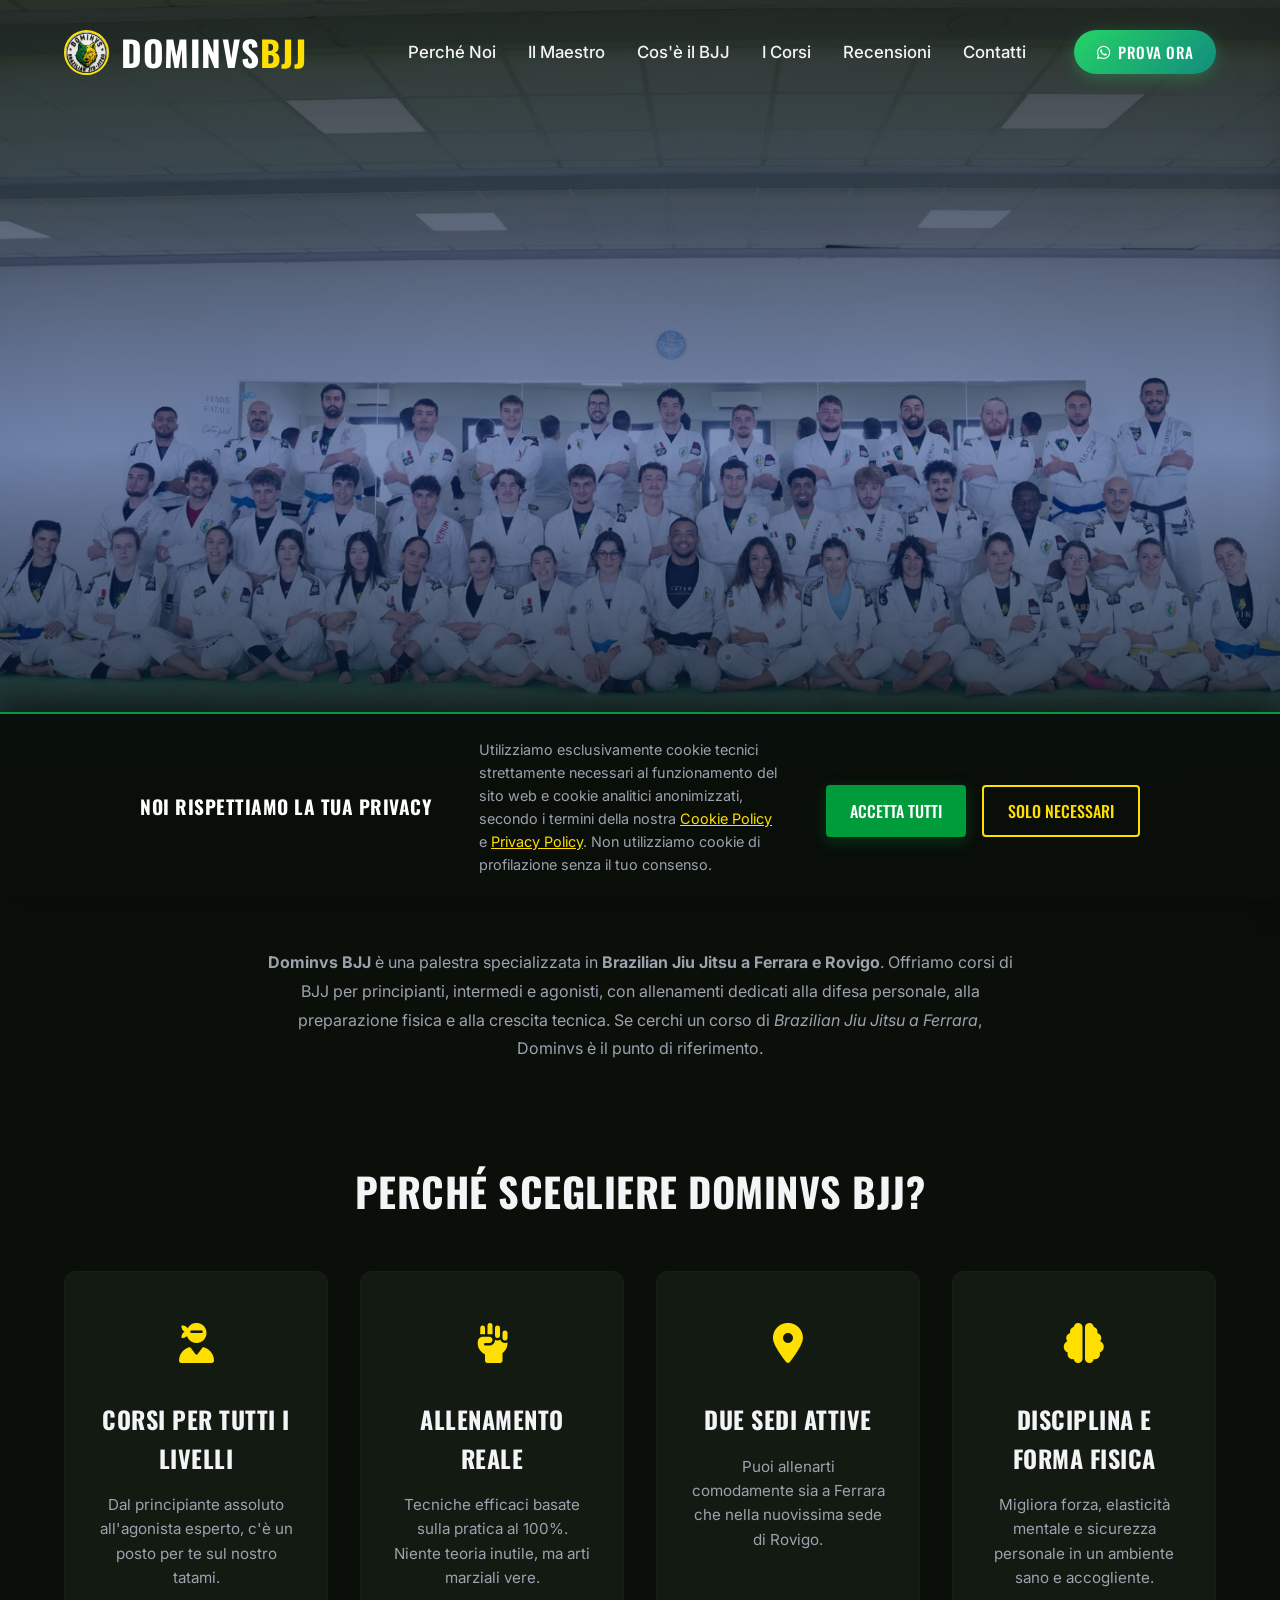
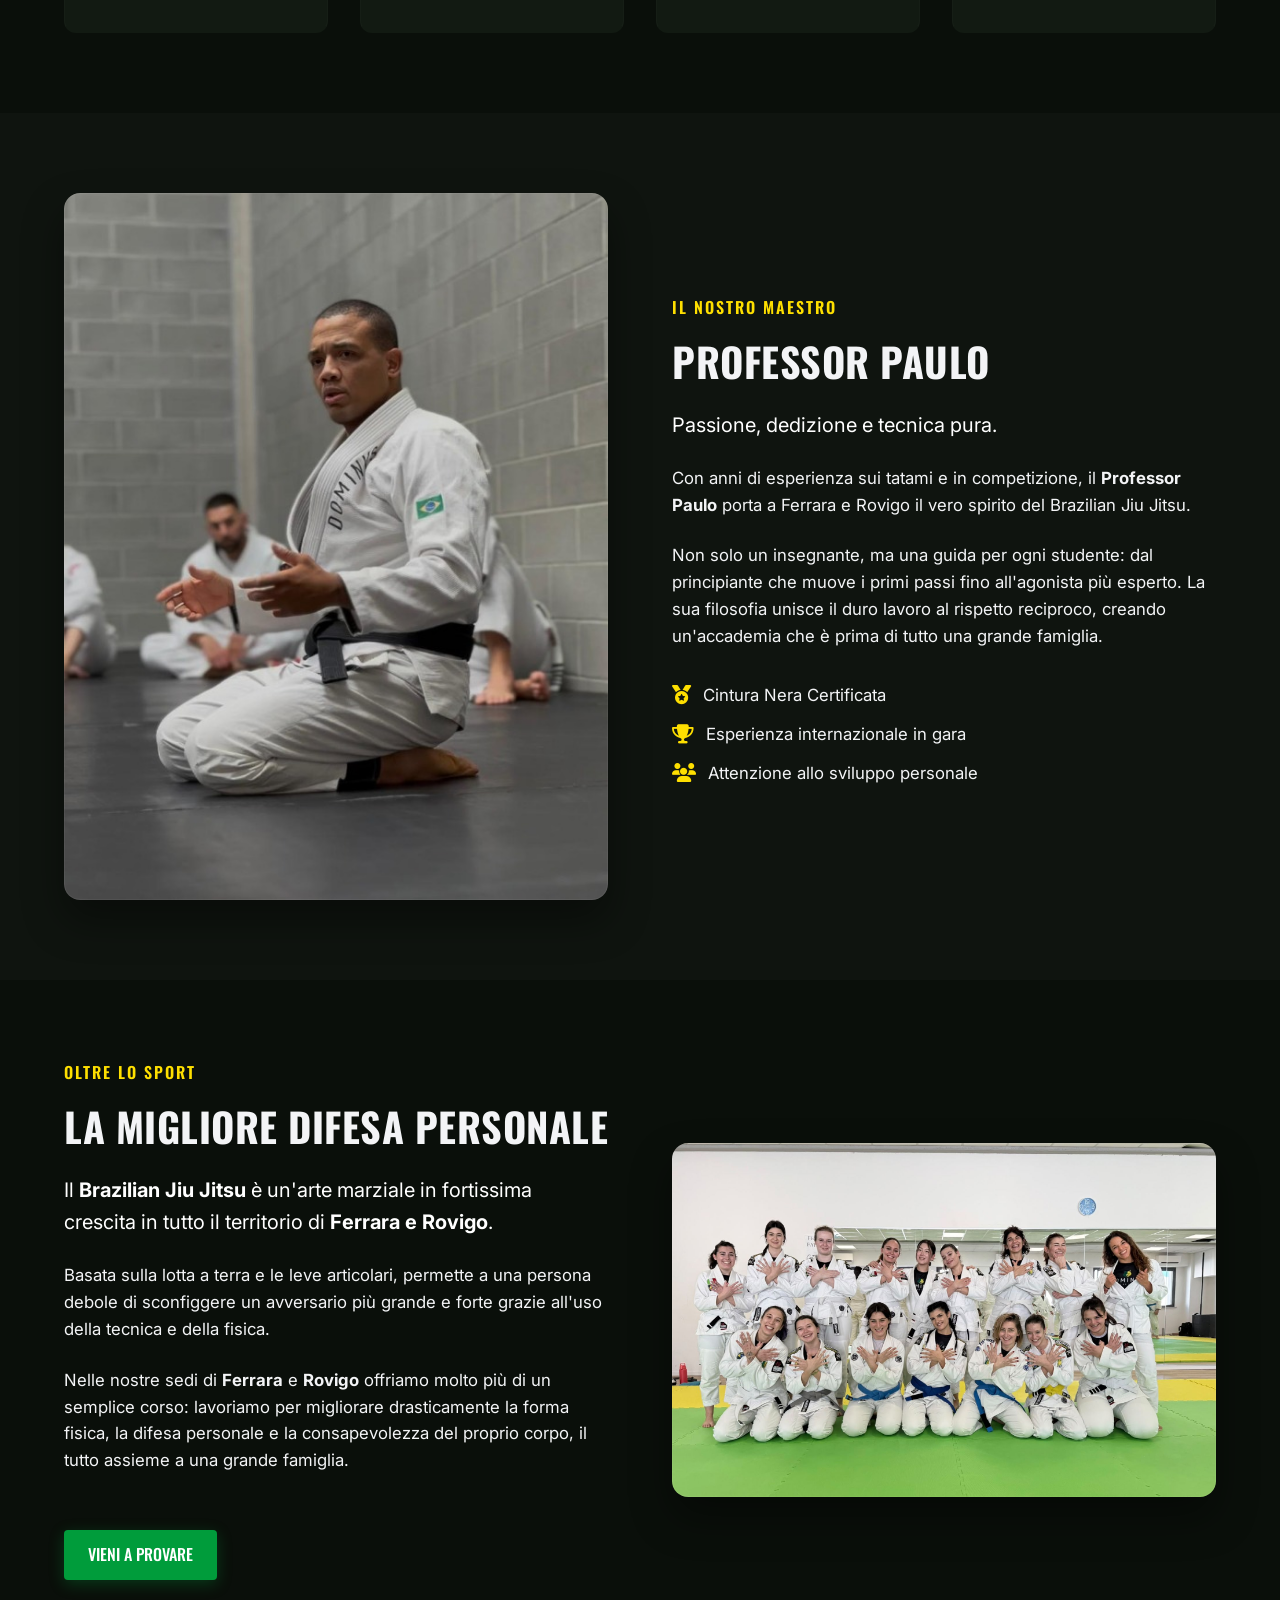
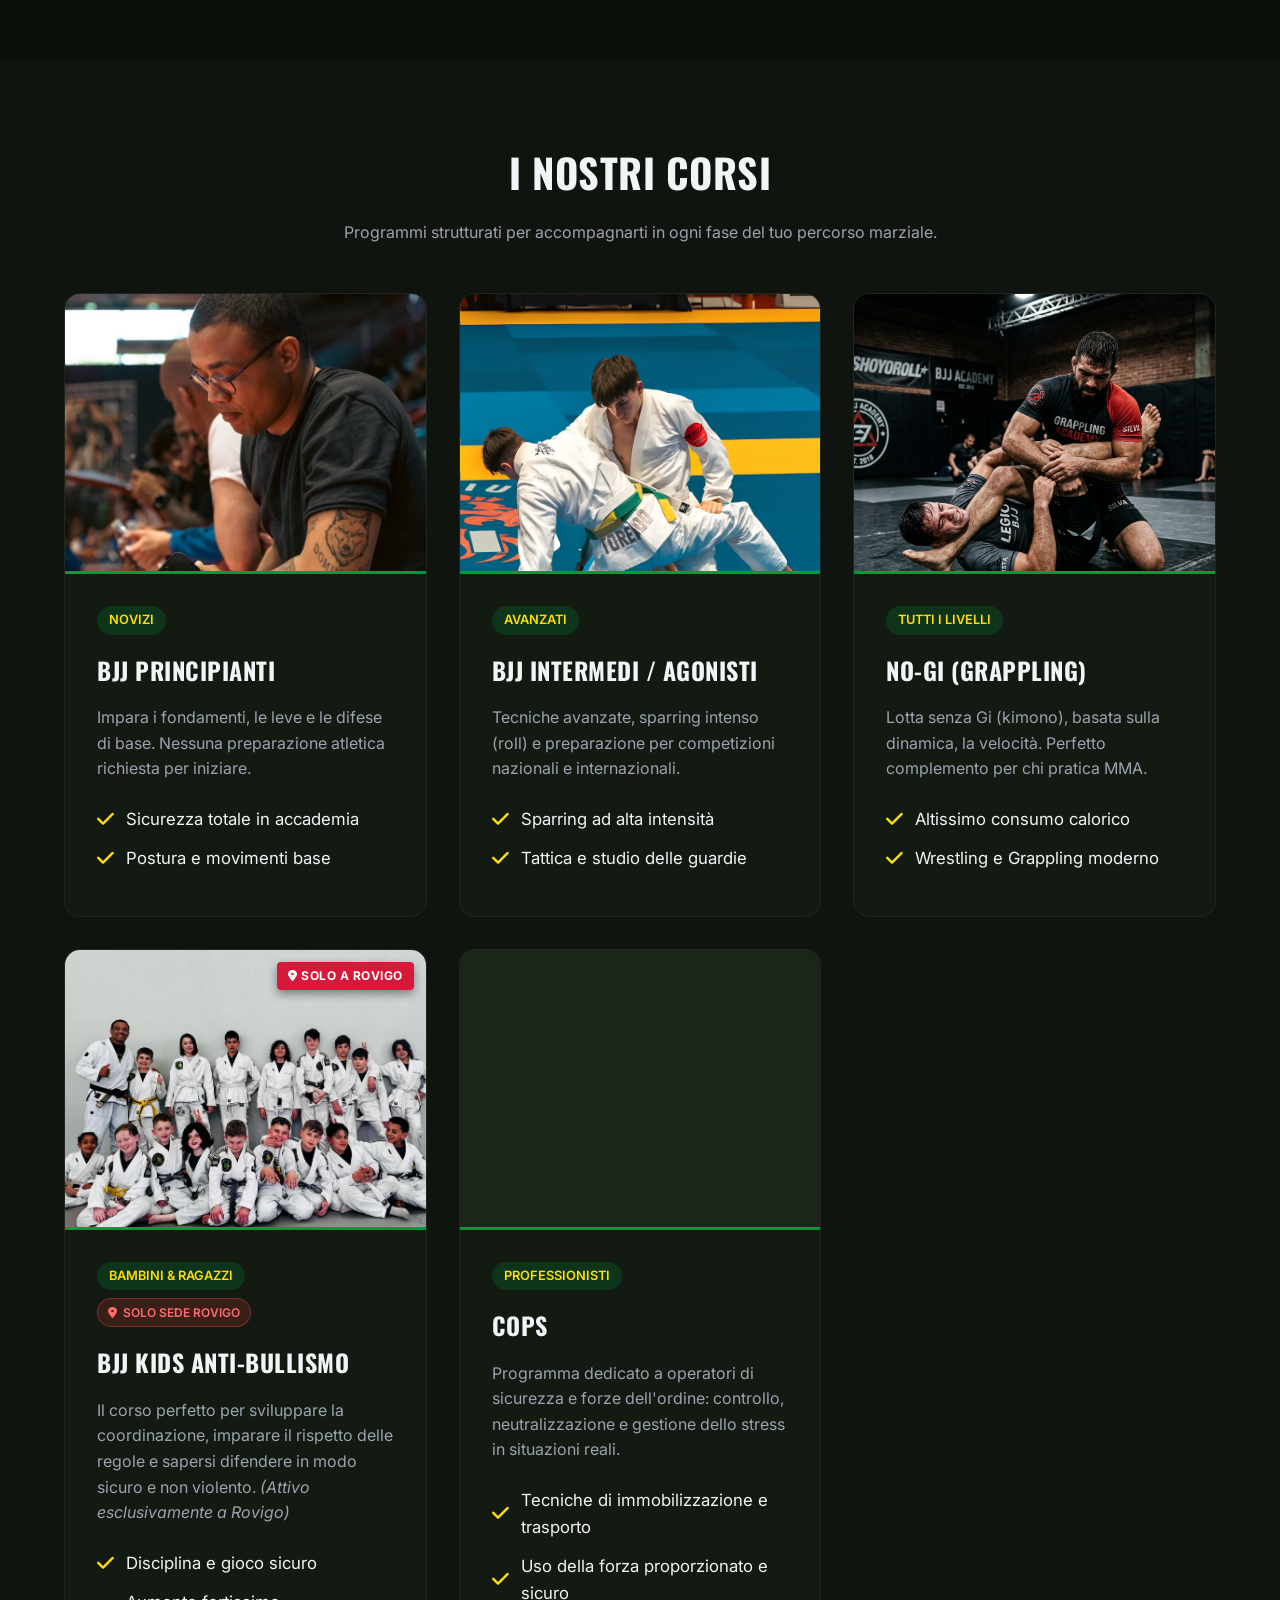
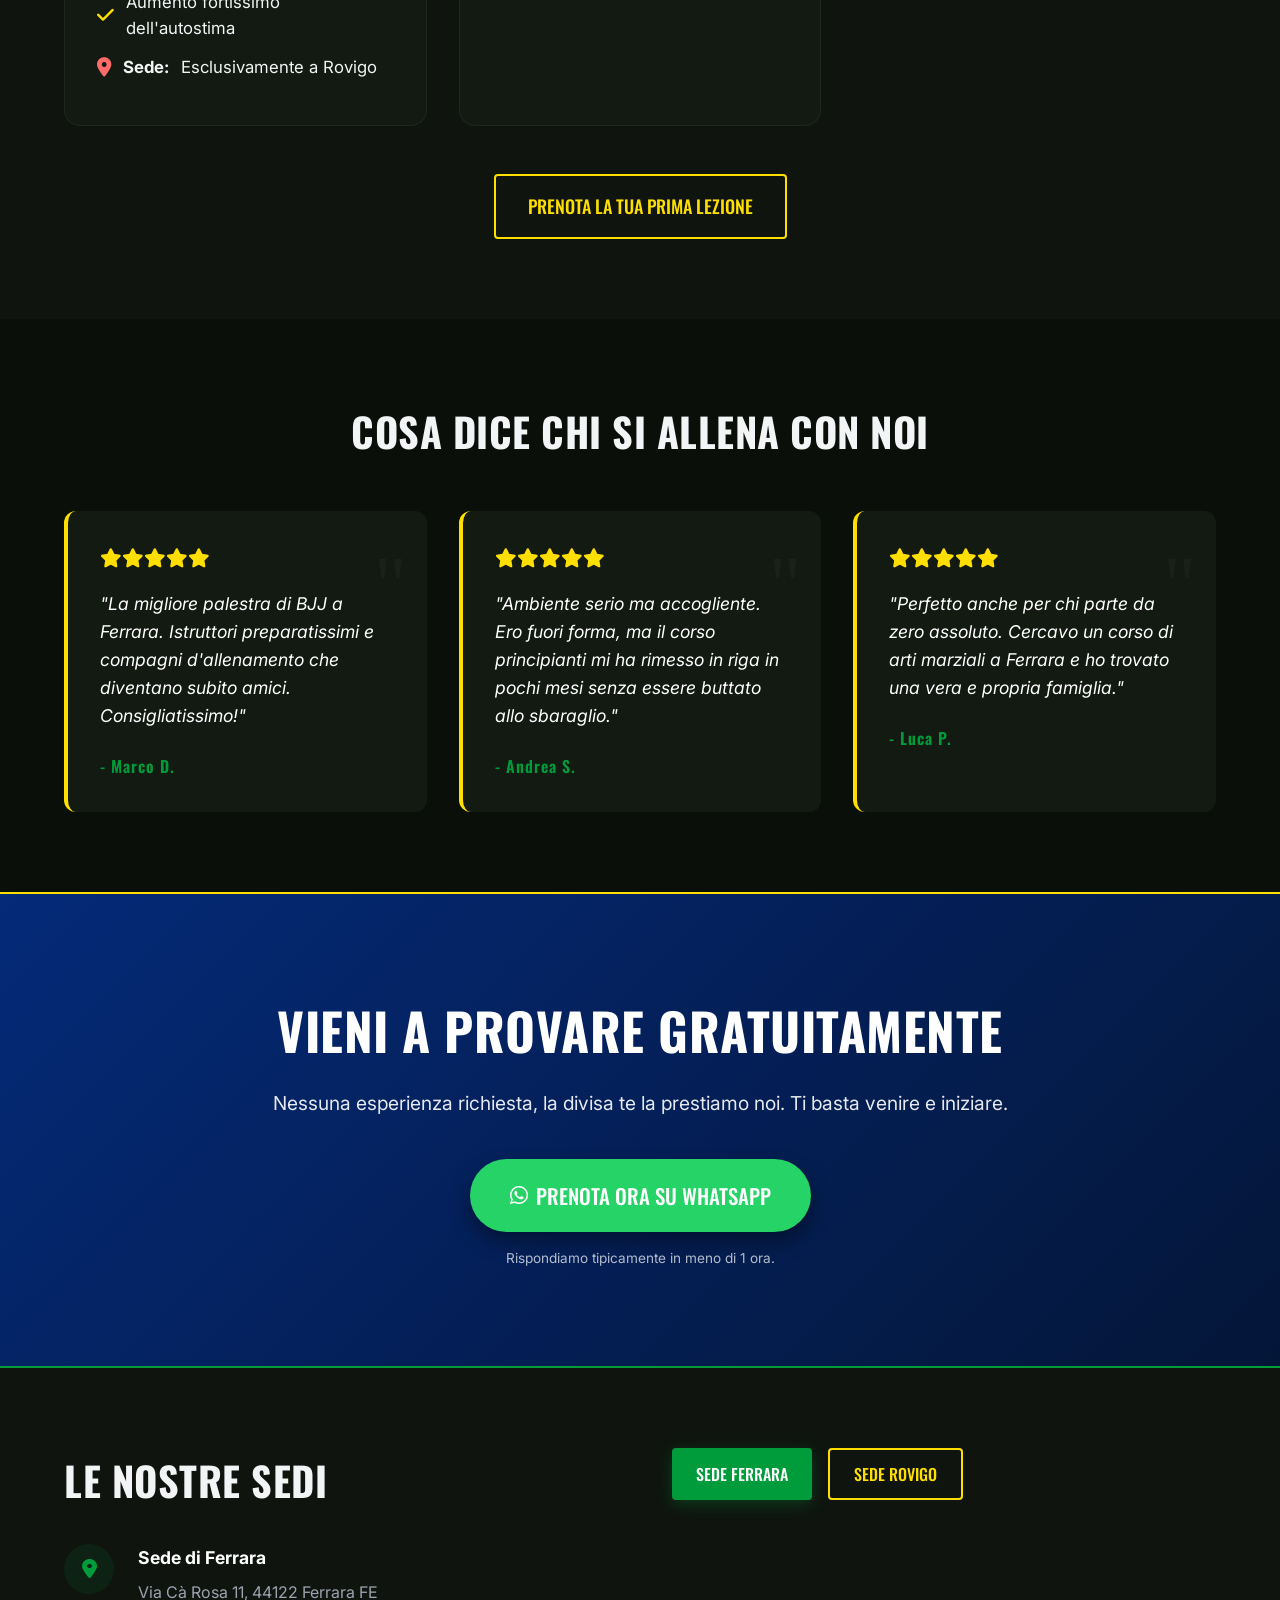
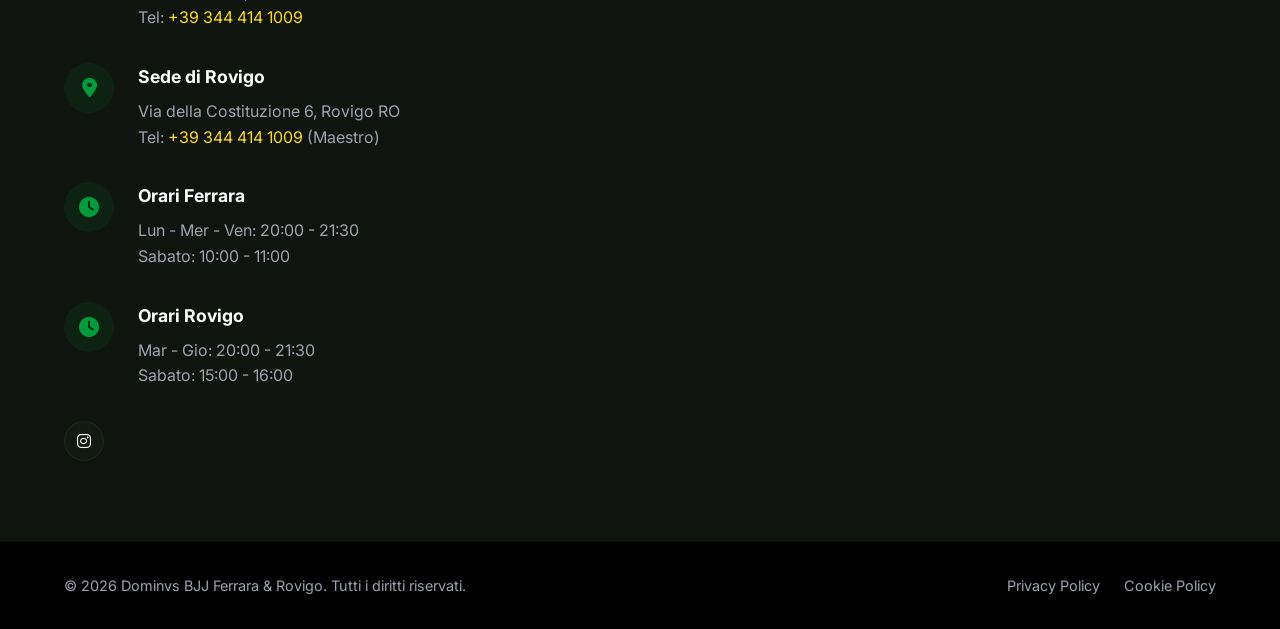
==== commit 15d6e0f1: "feat: nuove foto per la hero e per la sezione "Vieni a provare" Foto di gruppo dell'accademia come s" ====
--- a/index.html
+++ b/index.html
@@ -151,7 +151,7 @@
     <section class="hero" id="home">
         <div class="hero-overlay"></div>
         <!-- Segnaposto per immagine. Il cliente caricherà l'immagine hero.jpg nella cartella images -->
-        <div class="hero-bg" style="background-image: url('images/hero.jpg'); background-position: center 20%;"></div>
+        <div class="hero-bg" style="background-image: url('images/hero.jpg'); background-position: center 62%;"></div>
         <div class="container hero-content">
             <span class="badge">Sedi Attive: Ferrara & Rovigo</span>
             <h1 class="hero-title">Brazilian Jiu Jitsu a Ferrara e Rovigo <br> Dominvs BJJ</h1>
